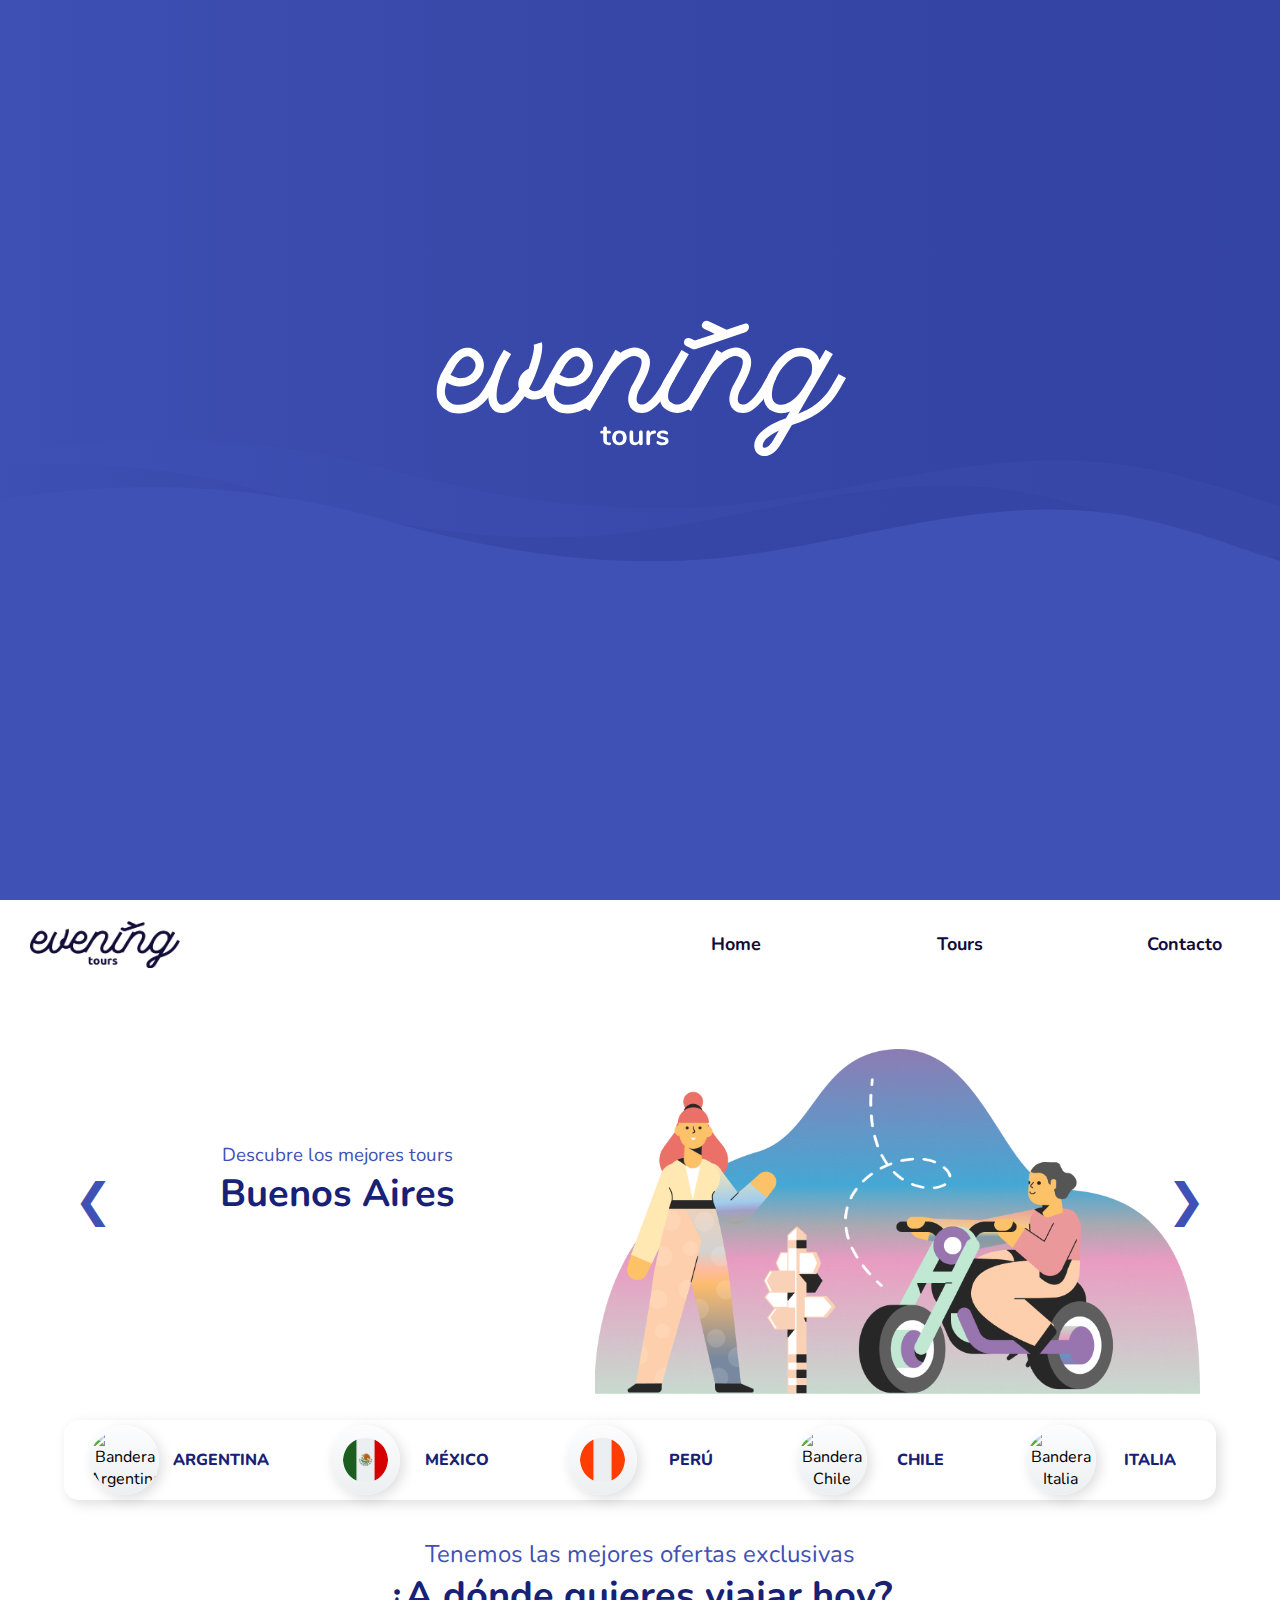
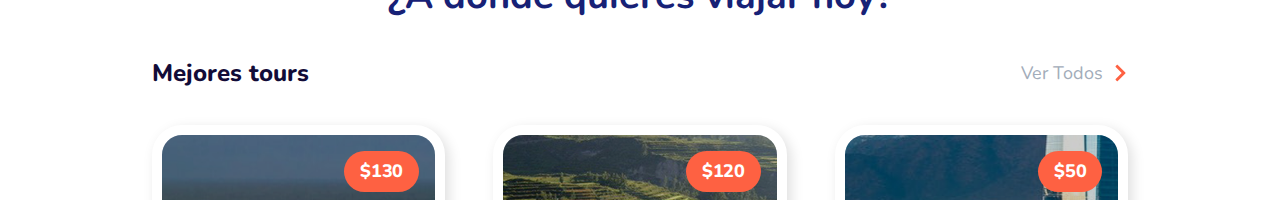
==== index.html @ 6025814b "Merge pull request #42 from frontendcafe/astrid" ====
<!DOCTYPE html>
<html lang="es">

<head>
    <meta charset="UTF-8" />
    <meta http-equiv="X-UA-Compatible" content="IE=edge" />
    <meta name="viewport" content="width=device-width, initial-scale=1.0" />
    <link rel="preconnect" href="https://fonts.gstatic.com" />
    <link
        href="https://fonts.googleapis.com/css2?family=Nunito:ital,wght@0,200;0,300;0,400;0,600;0,700;0,800;0,900;1,200;1,300;1,400;1,600;1,700;1,800;1,900&display=swap"
        rel="stylesheet" />
    <link rel="stylesheet" href="./styles/styles.css" />
    <link rel="stylesheet" href="./styles/intro.css" />
    <link rel="stylesheet" href="./styles/header.css" />

    <title>Evening Tours - Onboarding</title>
</head>

<body>
    <main>
        <div class="intro-container-texto">
            <svg width="880" height="273" viewBox="0 0 880 273" fill="none" xmlns="http://www.w3.org/2000/svg">
                <path
                    d="M409.627 131.477C410.594 131.535 411.077 131.97 411.077 132.782C411.077 133.246 410.884 133.604 410.497 133.855C410.13 134.087 409.598 134.184 408.902 134.145L408.119 134.087C404.871 133.855 403.247 132.115 403.247 128.867V122.545H401.797C401.275 122.545 400.869 122.429 400.579 122.197C400.308 121.965 400.173 121.627 400.173 121.182C400.173 120.737 400.308 120.399 400.579 120.167C400.869 119.935 401.275 119.819 401.797 119.819H403.247V117.151C403.247 116.629 403.411 116.213 403.74 115.904C404.069 115.595 404.513 115.44 405.074 115.44C405.615 115.44 406.05 115.595 406.379 115.904C406.708 116.213 406.872 116.629 406.872 117.151V119.819H409.337C409.859 119.819 410.255 119.935 410.526 120.167C410.816 120.399 410.961 120.737 410.961 121.182C410.961 121.627 410.816 121.965 410.526 122.197C410.255 122.429 409.859 122.545 409.337 122.545H406.872V129.128C406.872 130.559 407.529 131.322 408.844 131.419L409.627 131.477ZM419.433 134.232C417.983 134.232 416.707 133.932 415.605 133.333C414.522 132.734 413.681 131.873 413.082 130.752C412.483 129.631 412.183 128.326 412.183 126.837C412.183 125.348 412.483 124.053 413.082 122.951C413.681 121.83 414.522 120.969 415.605 120.37C416.707 119.771 417.983 119.471 419.433 119.471C420.883 119.471 422.149 119.771 423.232 120.37C424.334 120.969 425.175 121.83 425.755 122.951C426.354 124.053 426.654 125.348 426.654 126.837C426.654 128.326 426.354 129.631 425.755 130.752C425.175 131.873 424.334 132.734 423.232 133.333C422.149 133.932 420.883 134.232 419.433 134.232ZM419.404 131.419C420.583 131.419 421.482 131.032 422.101 130.259C422.72 129.486 423.029 128.345 423.029 126.837C423.029 125.348 422.72 124.217 422.101 123.444C421.482 122.651 420.593 122.255 419.433 122.255C418.273 122.255 417.374 122.651 416.736 123.444C416.117 124.217 415.808 125.348 415.808 126.837C415.808 128.345 416.117 129.486 416.736 130.259C417.355 131.032 418.244 131.419 419.404 131.419ZM440.841 119.529C441.401 119.529 441.846 119.684 442.175 119.993C442.503 120.302 442.668 120.718 442.668 121.24V132.492C442.668 132.995 442.494 133.401 442.146 133.71C441.817 134.019 441.382 134.174 440.841 134.174C440.319 134.174 439.903 134.029 439.594 133.739C439.284 133.449 439.13 133.053 439.13 132.55V131.825C438.685 132.598 438.086 133.198 437.332 133.623C436.578 134.029 435.727 134.232 434.78 134.232C431.3 134.232 429.56 132.279 429.56 128.374V121.24C429.56 120.718 429.724 120.302 430.053 119.993C430.381 119.684 430.816 119.529 431.358 119.529C431.918 119.529 432.363 119.684 432.692 119.993C433.02 120.302 433.185 120.718 433.185 121.24V128.403C433.185 129.408 433.388 130.153 433.794 130.636C434.2 131.119 434.838 131.361 435.708 131.361C436.713 131.361 437.515 131.032 438.115 130.375C438.733 129.698 439.043 128.809 439.043 127.707V121.24C439.043 120.718 439.207 120.302 439.536 119.993C439.864 119.684 440.299 119.529 440.841 119.529ZM454.358 119.529C454.86 119.49 455.257 119.597 455.547 119.848C455.837 120.099 455.982 120.476 455.982 120.979C455.982 121.501 455.856 121.888 455.605 122.139C455.353 122.39 454.899 122.555 454.242 122.632L453.372 122.719C452.231 122.835 451.39 123.222 450.849 123.879C450.327 124.536 450.066 125.358 450.066 126.344V132.434C450.066 132.995 449.892 133.43 449.544 133.739C449.196 134.029 448.761 134.174 448.239 134.174C447.717 134.174 447.282 134.029 446.934 133.739C446.605 133.43 446.441 132.995 446.441 132.434V121.211C446.441 120.67 446.605 120.254 446.934 119.964C447.282 119.674 447.707 119.529 448.21 119.529C448.712 119.529 449.118 119.674 449.428 119.964C449.737 120.235 449.892 120.631 449.892 121.153V122.313C450.259 121.462 450.8 120.805 451.516 120.341C452.25 119.877 453.062 119.616 453.952 119.558L454.358 119.529ZM462.534 134.232C460.426 134.232 458.725 133.816 457.43 132.985C456.811 132.618 456.502 132.096 456.502 131.419C456.502 131.032 456.608 130.723 456.821 130.491C457.033 130.24 457.294 130.114 457.604 130.114C457.932 130.114 458.387 130.269 458.967 130.578C459.585 130.868 460.146 131.09 460.649 131.245C461.171 131.4 461.828 131.477 462.621 131.477C463.433 131.477 464.061 131.342 464.506 131.071C464.97 130.8 465.202 130.423 465.202 129.94C465.202 129.611 465.105 129.35 464.912 129.157C464.738 128.964 464.409 128.79 463.926 128.635C463.462 128.461 462.746 128.268 461.78 128.055C460.059 127.707 458.822 127.214 458.068 126.576C457.333 125.938 456.966 125.058 456.966 123.937C456.966 123.086 457.217 122.323 457.72 121.646C458.222 120.95 458.909 120.418 459.779 120.051C460.668 119.664 461.673 119.471 462.795 119.471C463.607 119.471 464.39 119.577 465.144 119.79C465.898 119.983 466.574 120.273 467.174 120.66C467.792 121.047 468.102 121.559 468.102 122.197C468.102 122.584 467.995 122.912 467.783 123.183C467.57 123.434 467.309 123.56 467 123.56C466.787 123.56 466.574 123.521 466.362 123.444C466.168 123.347 465.917 123.212 465.608 123.038C465.047 122.748 464.564 122.535 464.158 122.4C463.752 122.245 463.249 122.168 462.65 122.168C461.934 122.168 461.364 122.313 460.939 122.603C460.533 122.893 460.33 123.289 460.33 123.792C460.33 124.275 460.542 124.643 460.968 124.894C461.393 125.145 462.215 125.397 463.433 125.648C464.728 125.919 465.743 126.228 466.478 126.576C467.212 126.924 467.734 127.359 468.044 127.881C468.372 128.403 468.537 129.07 468.537 129.882C468.537 131.197 467.986 132.25 466.884 133.043C465.801 133.836 464.351 134.232 462.534 134.232Z"
                    fill="white" class="svg-elem-1"></path>
                <g clip-path="url(#animacion)">
                    <path
                        d="M292.226 80.4804C289.613 84.9683 286.826 88.6363 283.867 91.4844C280.886 94.3541 277.949 96.598 275.033 98.1947C272.117 99.7913 269.244 100.935 266.437 101.561C263.629 102.186 261.058 102.488 258.769 102.488C256.674 102.488 254.859 102.337 253.304 102.014C251.727 101.712 250.54 101.345 249.697 100.913C243.541 98.1084 239.524 93.8794 237.645 88.2695C236.716 85.3567 236.349 82.3791 236.543 79.3584C236.759 76.3377 237.234 73.5975 237.947 71.1593C238.682 68.7212 239.416 66.7146 240.129 65.1395C240.841 63.5644 241.273 62.7013 241.381 62.4856L247.948 51.0716C250.561 46.6916 253.542 43.2609 256.933 40.758C260.324 38.2552 263.672 36.9606 267.02 36.8527C269.007 36.7448 271.275 37.2195 273.823 38.2552C276.372 39.2908 278.899 41.6427 281.405 45.2891C282.55 47.2741 283.306 49.3455 283.673 51.5463C284.04 53.7255 283.975 55.9263 283.522 58.1055C283.046 60.2848 282.204 62.3777 281.016 64.3627C279.806 66.3478 278.273 68.1602 276.394 69.8216C274.839 71.1809 272.96 72.346 270.756 73.3386C268.575 74.3311 266.199 74.9784 263.65 75.302C261.102 75.6041 258.38 75.4746 255.507 74.9136C252.635 74.3526 249.697 73.1659 246.673 71.3967C245.939 73.3817 245.399 75.6472 245.032 78.1933C244.665 80.7393 244.902 83.2206 245.744 85.6156C246.781 89.0462 249.244 91.6138 253.088 93.2752C257.257 94.0088 260.907 94.0304 264.039 93.3615C267.171 92.6927 270.584 91.096 274.277 88.5931C277.971 86.0903 281.491 81.9691 284.839 76.2514C286.416 73.5543 287.69 71.3319 288.662 69.6058C289.656 67.8797 290.433 66.5419 291.016 65.5494C291.578 64.5569 292.032 63.6939 292.356 62.9818L299.851 67.0382L292.226 80.4804ZM250.475 63.7586C254.751 66.4556 258.661 67.5776 262.203 67.1245C265.745 66.6498 268.618 65.4415 270.8 63.4565C272.679 61.903 274.083 59.8317 275.033 57.2856C275.983 54.7396 275.703 52.2583 274.255 49.8633C272.268 46.8426 269.979 45.3323 267.365 45.3323C265.486 45.3323 263.456 46.2385 261.274 48.0725C259.093 49.8849 257.106 52.323 255.335 55.3437L250.475 63.7586Z"
                        fill="white" class="svg-elem-2"></path>
                    <path
                        d="M334.15 88.6147C330.608 88.5068 327.433 87.3632 324.625 85.184C323.372 87.1691 321.968 89.0894 320.391 90.9665C314.236 98.3673 308.188 102.057 302.248 102.057H301.146C296.243 101.755 292.701 99.4461 290.498 95.1739C288.943 92.2611 288.187 88.6363 288.23 84.321C288.273 80.0057 288.857 75.5177 289.958 70.8788C291.06 66.2399 292.507 61.7088 294.343 57.2856C296.179 52.8624 298.015 49.0218 299.894 45.8069L303.954 38.773L311.147 43.002L307.086 50.0359C305.207 53.3803 303.479 57.0483 301.924 61.0615C300.347 65.0747 299.116 68.9801 298.166 72.7775C297.237 76.575 296.697 80.1567 296.611 83.4795C296.503 86.8023 296.978 89.413 298.015 91.2902C298.749 92.7574 300.002 93.5341 301.773 93.642C305.315 93.9657 309.333 91.2902 313.825 85.6803C315.596 83.501 317.368 80.9334 319.139 78.0206C317.886 74.4821 317.972 70.922 319.376 67.3187C320.78 63.737 323.199 60.8889 326.655 58.796L328.686 57.6956C330.673 52.172 332.12 47.231 333.07 42.8509C333.999 38.4709 334.215 35.407 333.697 33.6378L341.818 31.2859C342.336 33.271 342.401 35.9896 341.969 39.485C341.559 42.9804 340.76 46.8642 339.615 51.1147C338.47 55.3869 336.98 59.8316 335.144 64.4706C333.329 69.1095 331.256 73.5543 328.966 77.8264C330.543 79.3799 332.401 80.1783 334.604 80.1783C335.64 80.1783 337.023 79.8978 338.751 79.3152C340.479 78.7542 342.055 77.1576 343.524 74.5468L344.302 73.1443C346.699 69.1958 348.276 66.4988 348.989 65.0963C349.723 63.6938 350.134 62.9818 350.242 62.9818L357.585 66.8871C357.585 66.995 357.197 67.7502 356.419 69.1527C355.641 70.5552 354.043 73.3385 351.646 77.5028L350.868 78.9053C348.989 82.0339 346.678 84.4288 343.913 86.0902C341.148 87.7516 338.146 88.5931 334.928 88.5931H334.15V88.6147Z"
                        fill="white" class="svg-elem-3"></path>
                    <path
                        d="M401.237 80.4804C398.624 84.9683 395.838 88.6363 392.879 91.4844C389.898 94.3541 386.96 96.598 384.044 98.1947C381.129 99.7913 378.256 100.935 375.448 101.561C372.64 102.186 370.07 102.488 367.78 102.488C365.685 102.488 363.871 102.337 362.316 102.014C360.739 101.712 359.551 101.345 358.708 100.913C352.553 98.1084 348.535 93.8794 346.656 88.2695C345.727 85.3567 345.36 82.3791 345.555 79.3584C345.771 76.3377 346.246 73.5975 346.959 71.1593C347.693 68.7212 348.427 66.7146 349.14 65.1395C349.874 63.586 350.285 62.7013 350.393 62.4856L356.959 51.0716C359.572 46.6916 362.553 43.2609 365.944 40.758C369.335 38.2552 372.683 36.9606 376.031 36.8527C378.018 36.7448 380.286 37.2195 382.835 38.2552C385.384 39.2908 387.911 41.6427 390.416 45.2891C391.561 47.2741 392.317 49.3455 392.684 51.5463C393.051 53.7255 392.986 55.9263 392.533 58.1055C392.058 60.2848 391.215 62.3777 390.027 64.3627C388.818 66.3478 387.284 68.1602 385.405 69.8216C383.85 71.1809 381.971 72.346 379.768 73.3386C377.586 74.3311 375.21 74.9784 372.662 75.302C370.113 75.6041 367.391 75.4746 364.519 74.9136C361.646 74.3526 358.708 73.1659 355.685 71.3967C354.95 73.3817 354.41 75.6472 354.043 78.1933C353.676 80.7393 353.913 83.2206 354.756 85.6156C355.793 89.0462 358.255 91.6138 362.1 93.2752C366.268 94.0088 369.919 94.0304 373.05 93.3615C376.182 92.6927 379.595 91.096 383.288 88.5931C386.982 86.0903 390.503 81.9691 393.85 76.2514C395.427 73.5543 396.702 71.3319 397.674 69.6058C398.667 67.8797 399.445 66.5419 400.028 65.5494C400.589 64.5569 401.043 63.6939 401.367 62.9818L408.862 67.0382L401.237 80.4804ZM359.486 63.7586C363.763 66.4556 367.672 67.5776 371.214 67.1245C374.757 66.6498 377.629 65.4415 379.811 63.4565C381.69 61.903 383.094 59.8317 384.044 57.2856C384.995 54.7396 384.714 52.2583 383.267 49.8633C381.28 46.8426 378.99 45.3323 376.377 45.3323C374.498 45.3323 372.467 46.2385 370.286 48.0725C368.104 49.8849 366.117 52.323 364.346 55.3437L359.486 63.7586Z"
                        fill="white" class="svg-elem-4"></path>
                    <path
                        d="M475.064 67.0382C474.761 67.5561 474.329 68.2897 473.811 69.2175C473.292 70.0589 472.666 71.1162 471.932 72.4108C471.197 73.7054 470.269 75.4099 469.124 77.4813L468.346 78.8837C468.044 79.5094 467.093 81.0414 465.538 83.5011C463.983 85.9392 462.018 88.55 459.685 91.3118C457.331 94.0736 454.631 96.5549 451.542 98.7341C448.475 100.913 445.321 102.014 442.082 102.014C438.431 102.014 435.667 101.259 433.787 99.7482C431.908 98.2378 430.656 96.9217 430.029 95.7565C429.1 94.0952 428.517 92.2611 428.301 90.2977C428.085 88.3126 428.172 86.2845 428.539 84.2131C428.906 82.1202 429.489 80.092 430.267 78.1285C431.044 76.1435 431.952 74.3311 433.01 72.6697C439.9 60.9105 442.643 52.9272 441.304 48.7629C441.088 48.2451 440.742 47.7273 440.289 47.1879C439.814 46.67 438.95 46.1522 437.697 45.6343C434.997 44.7066 432.146 44.9223 429.165 46.3464C426.206 47.7488 423.377 49.7123 420.72 52.2152C418.063 54.718 415.666 57.372 413.527 60.1769C411.389 62.9818 409.812 65.3337 408.754 67.2108L389.833 100.029L382.489 95.7997L415.493 38.773L420.504 41.7506C423.528 39.6577 426.724 38.1473 430.116 37.2195C433.507 36.2701 436.963 36.4428 440.505 37.6942C443.205 38.7299 445.192 40.046 446.445 41.5995C447.697 43.153 448.583 44.6202 449.101 45.9796C450.354 49.4102 450.268 53.6392 448.864 58.6234C447.46 63.6076 444.565 69.7784 440.181 77.0497C438.518 79.7684 437.416 82.487 436.898 85.2488C436.379 88.0106 436.531 90.1251 437.373 91.5707C437.589 91.8728 437.978 92.3043 438.539 92.8221C439.101 93.34 440.289 93.5989 442.06 93.5989C443.615 93.5989 445.343 92.8869 447.222 91.4844C449.101 90.0819 450.894 88.4205 452.622 86.4787C454.35 84.5583 455.97 82.487 457.46 80.3078C458.972 78.1285 460.139 76.2514 460.981 74.6763L461.758 73.2738C462.903 71.2888 463.854 69.649 464.566 68.3544C465.301 67.0598 465.927 65.981 466.445 65.1611L467.525 62.9818L475.064 67.0382Z"
                        fill="white" class="svg-elem-5"></path>
                    <path
                        d="M498.996 86.4139C493.79 95.066 487.85 100.05 481.176 101.41C479.923 101.712 478.671 101.884 477.418 101.884C474.502 101.884 472.018 101.41 469.988 100.482C467.957 99.5324 466.575 98.8204 465.841 98.3025C463.335 96.5333 461.651 94.3972 460.765 91.8943C459.879 89.3914 459.491 86.8238 459.599 84.1699C459.707 81.516 460.139 78.9053 460.916 76.3592C461.694 73.8132 462.558 71.6555 463.508 69.8863L481.5 38.9456L488.844 43.1746L471.025 73.9427C469.772 76.4455 468.929 78.7974 468.519 80.9766C468.109 82.8537 467.979 84.7525 468.13 86.6728C468.281 88.5931 469.189 90.1466 470.873 91.2902C471.392 91.7001 472.429 92.2611 474.005 92.93C475.56 93.6204 477.396 93.7499 479.47 93.3184C483.855 92.3906 487.915 88.6794 491.673 82.228C492.192 81.3866 492.667 80.6098 493.077 79.8762C493.488 79.1426 493.898 78.3658 494.33 77.5244L494.957 76.575C496.101 74.59 497.116 72.7559 498.002 71.0298C498.888 69.3037 499.687 67.8797 500.421 66.7361C501.242 65.3768 501.976 64.1254 502.603 62.9818L509.946 67.0382C509.32 68.1817 508.586 69.4763 507.765 70.9435C507.031 72.195 506.188 73.6622 505.259 75.3236C504.331 76.9849 503.272 78.8189 502.127 80.7824L501.652 81.7102L498.996 86.4139Z"
                        fill="white" class="svg-elem-6"></path>
                    <path
                        d="M576.256 67.0382C575.954 67.5561 575.522 68.2897 575.003 69.2175C574.485 70.0589 573.859 71.1162 573.124 72.4108C572.39 73.7054 571.461 75.4099 570.316 77.4813L569.539 78.8837C569.236 79.5094 568.286 81.0414 566.731 83.5011C565.176 85.9392 563.21 88.55 560.877 91.3118C558.523 94.0736 555.823 96.5549 552.735 98.7341C549.667 100.913 546.514 102.014 543.274 102.014C539.624 102.014 536.859 101.259 534.98 99.7482C533.101 98.2378 531.848 96.9217 531.222 95.7565C530.293 94.0952 529.71 92.2611 529.494 90.2977C529.278 88.3126 529.364 86.2845 529.731 84.2131C530.099 82.1202 530.682 80.092 531.459 78.1285C532.237 76.1435 533.144 74.3311 534.202 72.6697C541.093 60.9105 543.836 52.9272 542.496 48.7629C542.28 48.2451 541.935 47.7273 541.481 47.1879C541.006 46.67 540.142 46.1522 538.889 45.6343C536.19 44.7066 533.338 44.9223 530.358 46.3464C527.399 47.7488 524.569 49.7123 521.912 52.2152C519.256 54.718 516.858 57.372 514.72 60.1769C512.582 62.9818 511.005 65.3337 509.946 67.2108L491.025 100.029L483.682 95.7997L516.685 38.773L521.696 41.7506C524.72 39.6577 527.917 38.1473 531.308 37.2195C534.699 36.2701 538.155 36.4428 541.697 37.6942C544.397 38.7299 546.384 40.046 547.637 41.5995C548.89 43.153 549.775 44.6202 550.294 45.9796C551.547 49.4102 551.46 53.6392 550.056 58.6234C548.652 63.6291 545.758 69.7784 541.373 77.0497C539.71 79.7684 538.609 82.487 538.09 85.2488C537.572 88.0106 537.723 90.1251 538.565 91.5707C538.781 91.8728 539.17 92.3043 539.732 92.8221C540.293 93.34 541.481 93.5989 543.252 93.5989C544.808 93.5989 546.536 92.8869 548.415 91.4844C550.294 90.0819 552.087 88.4205 553.814 86.4787C555.542 84.5583 557.162 82.487 558.653 80.3078C560.165 78.1285 561.331 76.2514 562.173 74.6763L562.951 73.2738C564.096 71.2888 565.046 69.649 565.759 68.3544C566.493 67.0598 567.12 65.981 567.638 65.1611L568.718 62.9818L576.256 67.0382Z"
                        fill="white" class="svg-elem-7"></path>
                    <path
                        d="M646 67.0382C645.698 67.556 645.266 68.2896 644.747 69.2174C644.229 70.0589 643.603 71.1161 642.868 72.4107C642.134 73.7053 641.205 75.4099 640.06 77.4812L639.11 78.8837C635.676 84.7093 632.09 89.5425 628.397 93.3399C624.703 97.1374 620.902 100.288 616.992 102.79C613.083 105.293 609.152 107.365 605.177 109.048C601.203 110.709 597.251 112.219 593.298 113.579C593.082 113.687 592.823 113.751 592.52 113.816C592.218 113.859 591.937 113.989 591.743 114.204L580.641 133.256C579.064 135.867 577.53 137.939 576.018 139.514C574.507 141.067 573.016 142.275 571.569 143.095C570.1 143.937 568.783 144.476 567.573 144.735C566.385 144.994 565.305 145.124 564.376 145.124H563.124C561.029 144.908 559.236 144.153 557.724 142.858C556.212 141.563 555.197 139.859 554.678 137.788C553.858 134.875 554.138 131.789 555.542 128.574C556.946 125.338 559.322 122.382 562.649 119.663C566.299 116.643 570.1 114.204 574.075 112.327C578.027 110.45 582.001 108.789 585.954 107.322L589.864 100.439C587.056 101.582 584.226 102.165 581.418 102.165C579.323 102.165 577.293 101.863 575.306 101.215C570.813 99.9639 567.573 97.3747 565.521 93.4047C563.491 89.4562 562.886 84.5583 563.728 78.7111C564.355 73.9211 565.824 69.0448 568.113 64.1038C570.403 59.1628 573.211 54.6533 576.558 50.5969C579.885 46.5405 583.557 43.1961 587.574 40.607C591.592 37.9962 595.739 36.7016 600.015 36.7016C607.532 36.7016 613.104 39.0535 616.755 43.7356C617.381 44.577 617.899 45.4617 618.331 46.3895C618.742 47.3388 619.109 48.2666 619.433 49.1944L625.524 38.7298L632.868 42.9588L614.271 75.1509C614.055 75.453 613.644 76.1866 613.018 77.3302C612.392 78.4737 611.506 79.9409 610.361 81.7102L598.309 102.812C601.333 101.561 604.313 100.201 607.229 98.7556C610.145 97.2884 613.018 95.476 615.826 93.2968C618.634 91.1176 621.399 88.5284 624.12 85.5724C626.842 82.5948 629.433 78.9916 631.939 74.7194L632.716 73.3169C635.114 69.3684 636.669 66.6714 637.404 65.2689C638.138 63.8664 638.505 63.1113 638.505 63.0034L646 67.0382ZM578.913 119.383C577.034 120.311 575.176 121.325 573.362 122.425C571.526 123.525 569.733 124.798 567.962 126.244C565.78 128.013 564.29 129.739 563.512 131.401C562.735 133.062 562.497 134.422 562.8 135.457C563.016 135.975 563.253 136.32 563.512 136.471C563.772 136.622 564.009 136.709 564.225 136.709C565.068 136.817 566.32 136.407 567.984 135.457C569.647 134.529 571.418 132.393 573.297 129.049L578.913 119.383ZM577.487 93.1457C580.295 93.9872 583.038 93.9225 585.695 92.9947C588.352 92.0453 590.814 90.686 593.039 88.852C595.285 87.0396 597.315 84.9898 599.151 82.7674C600.966 80.5235 602.456 78.4737 603.601 76.5966L611.268 63.4781C611.484 62.7445 611.657 61.7951 611.83 60.5868C611.981 59.4001 612.068 58.0839 612.068 56.6815C612.068 55.279 611.873 53.8981 611.506 52.5388C611.139 51.1794 610.599 49.9927 609.864 48.9571C607.985 46.4542 604.702 45.2028 600.015 45.2028C596.991 45.2028 593.946 46.3032 590.879 48.4824C587.79 50.6616 584.961 53.4666 582.347 56.8325C579.734 60.22 577.53 63.9743 575.694 68.0738C573.859 72.195 572.692 76.1219 572.174 79.8762C571.763 82.487 571.828 85.1409 572.411 87.8379C572.995 90.535 574.679 92.3043 577.487 93.1457Z"
                        fill="white" class="svg-elem-8"></path>
                    <path fill-rule="evenodd" clip-rule="evenodd"
                        d="M514.664 22.8827C502.744 17.1544 506.015 18.6852 506.015 18.6852C503.272 17.3691 500.507 15.8371 502.387 12.4496C503.704 9.70941 506.404 9.12684 509.147 10.443L526.602 18.8169L542.129 13.5284C542.25 13.487 542.37 13.4455 542.49 13.4041C545.242 12.4545 547.721 11.5994 548.652 14.3699C549.646 17.2612 548.177 20.2172 545.283 21.2097L495.993 38.0178C494.633 38.4709 493.099 38.4277 491.911 37.7157L486.209 34.9107C486.208 34.9097 486.199 34.9052 486.184 34.8974C485.897 34.7497 483.25 33.3864 484.071 30.2718C484.934 26.9922 488.65 26.4312 491.22 27.8337L494.87 29.6245L514.664 22.8827Z"
                        fill="white" class="plane svg-elem-9"></path>
                </g>
                <defs>
                    <clipPath id="animacion">
                        <rect width="409.5" height="145.167" fill="white" transform="translate(236.5)"
                            class="svg-elem-10" style="--darkreader-inline-fill:#e8e6e3;"></rect>
                    </clipPath>
                </defs>
            </svg>


        </div>
    </main>

    <div class="container">
        <nav>
            <div class="navegacion-container fondo-blanco">
                <div class="navegacion-responsive">
                    <div class="navegacion-fija">
                        <div class="navegacion-logo">
                            <a href="index.html">
                                <img src="/assets/logos/logo-black.png" alt="Logo Evening" class="img-logo-oscuro" />
                            </a>
                        </div>
                        <div class="navegacion-hamburguesa">
                          <a href="javascript:void(0);"  id="toggle-menu">
                            <img id="img-hamburguesa" src="/assets/icons/icon-menu.png" alt="Abrir menu" />
                            <img id="img-cruz" src="/assets/icons/icon-close.png" alt="Cerrar menu" />
                          </a>
                            
                        </div>
                    </div>
                    <div class="navegacion-desplegable" id="nav-desplegable">
                        <div>
                            <a href="#">Home</a>
                        </div>
                        <div>
                            <a href="#id-tours-header">Tours</a>
                        </div>
                        <div>
                            <a href="#id-equipo">Contacto</a>
                        </div>
                    </div>
                </div>
                <div class="navegacion-desktop">
                    <div class="navegacion-logo">
                        <a href="index.html">
                            <img src="/assets/logos/logo-black.png" alt="Logo Evening" class="img-logo-oscuro" />
                        </a>
                    </div>
                    <div class="navegacion-links">
                        <div>
                            <a href="">Home</a>
                        </div>
                        <div>
                            <a href="#id-tours-header">Tours</a>
                        </div>
                        <div>
                            <a href="#id-equipo">Contacto</a>
                        </div>
                    </div>
                </div>
            </div>
        </nav>
        <header>

            <div class="slideshow-container">
                <div class="slideshow">
                    <!--					images can be used inside the .slide divs instead of numbers-->
                    <div class="slide active">

                        <div class="header-texto">
                            <h3>Descubre los mejores tours</h3>
                            <h1>Buenos Aires</h1>
                        </div>

                        <div class="header-imagen">
                            <a href="#"><img src="assets/headers/arg.png" alt="Argentina Tour"></a>
                        </div>
                        </i>
                    </div>

                    <div class="slide">
                        <div class="header-texto">
                            <h3>Descubre los mejores tours</h3>
                            <h1>México</h1>
                        </div>
                        <div class="header-imagen">
                            <a href="#"><img src="assets/headers/mx.png" alt="Argentina Tour"></a>
                        </div>
                    </div>
                    <div class="slide">
                        <div class="header-texto">
                            <h3>Descubre los mejores tours</h3>
                            <h1>Perú</h1>
                        </div>
                        <div class="header-imagen">
                            <a href="#"><img src="assets/headers/peru.png" alt="Argentina Tour"></a>
                        </div>
                    </div>
                    <div class="slide">
                        <div class="header-texto">
                            <h3>Descubre los mejores tours</h3>
                            <h1>Chile</h1>
                        </div>
                        <div class="header-imagen">
                            <a href="#"><img src="assets/headers/chile.png" alt="Argentina Tour"></a>
                        </div>
                    </div>
                    <div class="slide last-slide">
                        <div class="header-texto">
                            <h3>Descubre los mejores tours</h3>
                            <h1>Italia</h1>
                        </div>
                        <div class="header-imagen">
                            <a href="#"><img src="assets/headers/italia.png" alt="Argentina Tour"></a>
                        </div>
                    </div>
                </div>
                <div class="controls">
                    <div class="left"><i>&#10094;</i></div>
                    <div class="right"><i>&#10095;</i></div>
                </div>
            </div>
        </header>
        <div class="paises-container">
            <div class="paises-wrapper fondo-blanco">
                <div class="pais" id="tours-arg">
                    <div class="pais-bandera">
                        <div>
                            <img src="/assets/icons/arg2.png" alt="Bandera Argentina" />
                        </div>
                    </div>
                    <div class="pais-nombre" >
                        <p class="texto-corto">ARG</p>
                        <p class="texto-largo">ARGENTINA</p>
                    </div>
                </div>
                <div class="pais" id="tours-mex">
                    <div class="pais-bandera">
                        <div>
                            <img src="/assets/icons/mex.png" alt="Bandera Mexico" />
                        </div>
                    </div>
                    <div class="pais-nombre">
                        <p class="texto-corto">MEX</p>
                        <p class="texto-largo">MÉXICO</p>
                    </div>
                </div>
                <div class="pais" id="tours-per">
                    <div class="pais-bandera">
                        <div><img src="/assets/icons/per.png" alt="Bandera Peru" /></div>
                    </div>
                    <div class="pais-nombre" >
                      <p class="texto-corto">PER</p>
                      <p class="texto-largo">PERÚ</p>
                    </div>
                </div>
                <div class="pais" id="tours-chi">
                    <div class="pais-bandera">
                        <div>
                            <img src="/assets/icons/chi2.png" alt="Bandera Chile" />
                        </div>
                    </div>
                    <div class="pais-nombre">
                      <p class="texto-corto">CHI</p>
                      <p class="texto-largo">CHILE</p>
                    </div>
                </div>
                <div class="pais" id="tours-ita">
                    <div class="pais-bandera">
                        <div>
                            <img src="/assets/icons/ita2.png" alt="Bandera Italia" />
                        </div>
                    </div>
                    <div class="pais-nombre">
                      <p class="texto-corto">ITA</p>
                      <p class="texto-largo">ITALIA</p>
                    </div>
                </div>
            </div>
        </div>
        <div class="mejores-tours-header"  id="id-tours-header">
            <h2>Tenemos las mejores ofertas exclusivas</h2>
            <h1>¿A dónde quieres viajar hoy?</h1>
        </div>
        <section class="mejores-tours" id="section-tours">
            <div class="container-title">
                <h3 class="third-title">Mejores tours</h3>
                <a href="#" class="btn-text" id="allTours">Ver Todos</a>
                <svg class="arrow-next" width="18" height="18" viewBox="0 0 18 18" fill="none"
                    xmlns="http://www.w3.org/2000/svg">
                    <g clip-path="url(#clip0)">
                        <path
                            d="M10.6659 9.00002L4.72175 2.93151C4.45672 2.66108 4.45943 2.22838 4.72716 1.95795L5.78996 0.895151C6.06309 0.624718 6.50119 0.624718 6.77163 0.897856L14.3356 8.51053C14.4708 8.64575 14.5385 8.82153 14.5385 9.00002C14.5385 9.1785 14.4708 9.35428 14.3356 9.4895L6.77163 17.1022C6.50119 17.3753 6.06309 17.3753 5.78996 17.1049L4.72716 16.0421C4.45943 15.7717 4.45672 15.339 4.72175 15.0685L10.6659 9.00002Z"
                            fill="#FE6142" />
                    </g>
                    <defs>
                        <clipPath id="clip0">
                            <rect width="18" height="18" fill="white" transform="translate(0 18) rotate(-90)" />
                        </clipPath>
                    </defs>
                </svg>
            </div>
            <div class="cards-section" id="cards-section">
                <div class="tour-card tour-card-1">
                    <div class="card-content">
                        <div class="first-content">
                            <span class="tour-price">$5000</span>
                        </div>
                        <div class="second-content">
                            <h6 class="card-country">México</h6>
                            <h3 class="card-place">Teotihuacán</h3>
                        </div>
                    </div>
                </div>
                <div class="tour-card tour-card-2">
                    <div class="card-content">
                        <div class="first-content">
                            <span class="tour-price">$5000</span>
                        </div>
                        <div class="second-content">
                            <h6 class="card-country">Argentina</h6>
                            <h3 class="card-place">El Chatén</h3>
                        </div>
                    </div>
                </div>
                <div class="tour-card tour-card-3">
                    <div class="card-content">
                        <div class="first-content">
                            <span class="tour-price">$5000</span>
                        </div>
                        <div class="second-content">
                            <h6 class="card-country">Perú</h6>
                            <h3 class="card-place">Machu Pichu</h3>
                        </div>
                    </div>
                </div>
                <div class="tour-card tour-card-4">
                    <div class="card-content">
                        <div class="first-content">
                            <span class="tour-price">$5000</span>
                        </div>
                        <div class="second-content">
                            <h6 class="card-country">Argentina</h6>
                            <h3 class="card-place">Buenos Aires</h3>
                        </div>
                    </div>
                </div>
                <div class="tour-card tour-card-5">
                    <div class="card-content">
                        <div class="first-content">
                            <span class="tour-price">$5000</span>
                        </div>
                        <div class="second-content">
                            <h6 class="card-country">Italia</h6>
                            <h3 class="card-place">Roma</h3>
                        </div>
                    </div>
                </div>
                <div class="tour-card tour-card-6">
                    <div class="card-content">
                        <div class="first-content">
                            <span class="tour-price">$5000</span>
                        </div>
                        <div class="second-content">
                            <h6 class="card-country">Chile</h6>
                            <h3 class="card-place">Santiago</h3>
                        </div>
                    </div>
                </div>
            </div>
        </section>
        <section class="equipo-container fondo-blanco" id="id-equipo">
            <div class="equipo-wrapper">
                <div class="equipo-presentacion">
                    <h3>Nuestro equipo</h3>
                    <div>
                        <p>
                            Somos un equipo de diseñadores y desarrolladores Web Front End
                            que nos estamos embarcando en nuestro primer proyecto de trabajo en
                            equipo en el mundo de la programación. A través del proyecto CMYK 
                            del discord de FrontEndCafé nos conocimos y trabajamos en esta página
                            web de Tours.
                        </p>
                    </div>
                </div>
                <div class="equipo-tarjetas">
                    <div class="tarjeta">
                        <div class="tarjeta-img">
                            <div>
                                <img src="/assets/imgs/Pablo.jpg" alt="PabloJulianVittar" />
                            </div>
                        </div>
                        <div class="tarjeta-descripcion">
                            <h4>
                                Pablo Julian <br />
                                Vittar
                            </h4>
                            <p>Front End Developer</p>
                            <button><a href="https://github.com/vitpab1" target="_blank">CONTACTO</a> </button>
                        </div>
                    </div>
                    <div class="tarjeta">
                        <div class="tarjeta-img">
                            <div>
                                <img src="/assets/imgs/Lupis.jpg" alt="LupisAr" />
                            </div>
                        </div>
                        <div class="tarjeta-descripcion">
                            <h4>
                                Lupis <br />
                                Ar
                            </h4>
                            <p>UI Designer</p>
                            <button><a href="https://twitter.com/lupsteeler" target="_blank">CONTACTO</a> </button>
                        </div>
                    </div>
                    <div class="tarjeta">
                        <div class="tarjeta-img">
                            <div>
                                <img src="/assets/imgs/Jose.jpg" alt="JoseIgnacioTapia" />
                            </div>
                        </div>
                        <div class="tarjeta-descripcion">
                            <h4>
                                José Ignacio <br />
                                Tapia
                            </h4>
                            <p>Front End Developer</p>
                            <button><a href="https://joseignaciotapia.github.io/" target="_blank">CONTACTO</a> </button>
                        </div>
                    </div>
                    <div class="tarjeta">
                        <div class="tarjeta-img">
                            <div>
                                <img src="/assets/imgs/Enrique.jpg" alt="EnriquePalominoCastello" />
                            </div>
                        </div>
                        <div class="tarjeta-descripcion">
                            <h4>
                                Enrique <br />
                                Palomino Castello
                            </h4>
                            <p>Front End Developer</p>
                            <button><a href="https://github.com/enri4gios" target="_blank">CONTACTO</a> </button>
                        </div>
                    </div>
                    <div class="tarjeta">
                        <div class="tarjeta-img">
                            <div>
                                <img src="/assets/imgs/astrid.jpeg" alt="AstridMalamud" />
                            </div>
                        </div>
                        <div class="tarjeta-descripcion">
                            <h4>
                                Astrid <br />
                                Malamud
                            </h4>
                            <p>Front End Developer</p>
                            <button><a href="https://www.linkedin.com/in/astrid-malamud-738ba971/" target="_blank">CONTACTO</a> </button>
                        </div>
                    </div>
                    <div style="width: 10%" class="fondo-blanco"></div>
                </div>
            </div>
        </section>
        <footer>
            <div class="footer-container">
                <img src="../assets/logos/logo-white.png" alt="nombre del equipo" class="footer-container-logo">
                <p>Evening de CMYK 3 2021</p>
                <img src="../assets/icons/fec-logo.png" alt="Logo del grupo" class="footer-container-fe">
            </div>
        </footer>
    </div>
    <script src="https://code.jquery.com/jquery-3.6.0.min.js"
        integrity="sha256-/xUj+3OJU5yExlq6GSYGSHk7tPXikynS7ogEvDej/m4=" crossorigin="anonymous"></script>
    <script src="./js/app.js"></script>
    <script src="/js/header.js"></script>
    <script src="/js/nav.js"></script>
    <script src="/js/PaisApp.js"></script>
</body>
</html>
---- styles/styles.css ----
/** @format */

:root {

    --main-font: "Nunito", sans-serif;
    --active-button: #fe6142;
    --secondary-button: #3f51b5;
    --primary-text: #120c38;
    --shadow: #fdfdfe;
    --primary-background: #ffffff;
    --secondary-background: #172176;
    --link-color: #a2acb9;
    --color-white: #fff;

    --h1-font-size: 38px;
    --h2-font-size: 32px;
    --h3-font-size: 24px;
    --h4-font-size: 24px;
    --h6-font-size: 18px;
    --subtitle-font-size: 24px;
    --body-font-size: 18px;
    --footer-font-size: 24px;
    --buttons-text-font-size: 16px;
    --categories-font-size: 18px;
    --links-font-size: 18px;
    --subtitle-body-font-size: 22px;

    --h1-font-weight: 700;
    --h2-font-weight: 800;
    --h3-font-weight: 800;
    --h4-font-weight: 700;
    --h6-font-weight: 400;

    --subtitle-font-weight: 400;
    --body-regular-font-weight: 400;
    --body-bold-font-weight: 700;
    --footer-font-weight: 700;
    --buttons-text-font-weight: 900;
    --categories-font-weight: 800;
    --links-font-weight: 700;

    --border-shadow: 4px 4px 13px rgba(0, 0, 0, 0.13);
    --border: 10px solid white;
    --gradient: linear-gradient(180deg, #fdfdfe 0%, #eceff1 100%);
    --border-card: 30px;
}

/* General Styles */

html {
  box-sizing: border-box;
  font-size: 16px;
}

*,
*:before,
*:after {
  box-sizing: inherit;
}

body,
h1,
h2,
h3,
h4,
h5,
h6,
p,
ol,
ul,
li {
  margin: 0;
  padding: 0;
  font-weight: normal;
  font-family: var(--main-font);
}

.fondo-blanco {
  background-color: white;
}

/* Mobile */

h1 {
  font-size: var(--h1-font-size);
  font-weight: var(--h1-font-weight);
}

.container {
  width: 100vw;
  height: 100vh;
  overflow-x: hidden;
}
.mejores-tours-header {
    display: flex;
    flex-flow: column;
    text-align: center;
    color: var(--secondary-button);
    padding: 20px 50px 0px 50px;
}
.mejores-tours-header h1 {
    color: var(--secondary-background);
}
.mejores-tours {
  max-width: 1025px;
  margin: 0 auto;
}

.container-title {
  margin: 2.5rem 0;
}

.third-title {
  color: var(--primary-text);
  font-weight: var(--h3-font-weight);
  font-size: var(--h3-font-size);
  line-height: 22px;
  margin-left: auto;
  text-align: center;
}

.btn-text,
.arrow-next {
  display: none;
}

.cards-section {
  width: 100%;
  margin: 0 auto;
}

.tour-card {
  height: 30vh;
  margin: 0 1.5rem 3rem;
  border-radius: var(--border-card);
  border: #fff solid 10px;
  box-shadow: var(--border-shadow);
  transition: all 0.3s;
  z-index: 1;
}

div .tour-card-1 {
  background: #333 url(../assets/tours/mex/03_mex.jpeg) no-repeat center;
}

div .tour-card-2 {
  background: #fff url(../assets/tours/arg/01_arg.jpeg) no-repeat center;
}

div .tour-card-3 {
  background: #fff url(../assets/tours/per/03_per.jpeg) no-repeat center;
}

div .tour-card-4 {
  background: #fff url(../assets/tours/arg/03_arg.jpeg) no-repeat center;

  /* display: none; */
}

div .tour-card-5 {
  background: #fff url(../assets/tours/ita/01_ita.jpeg) no-repeat center;

  /* display: none; */
}

div .tour-card-6 {
  background: #fff url(../assets/tours/chi/01_chi.jpg) no-repeat center;

  /* display: none; */
}

div:is(.tour-card-1, .tour-card-2, .tour-card-3, .tour-card-4, .tour-card-5, .tour-card-6) {
  position: relative;
  background-size: cover;
  /* max-width: 100%; */
  overflow: hidden;
}

div:is(.tour-card-1, .tour-card-2, .tour-card-3, .tour-card-4, .tour-card-5, .tour-card-6)::after {
  content: '';
  position: absolute;
  top: 0;
  left: 0;
  width: 100%;
  height: 100%;
  background: rgba(0, 0, 0, 0.2);
  z-index: -1;
}

.card-content {
  height: 100%;
  color: var(--color-white);
  padding: 1rem;
  display: flex;
  flex-direction: column;
  justify-content: space-between;
}

.invisible {
  display: none;
}

/* Hover */
.tour-card:hover {
  transform: translateY(-1rem) scale(1);
  cursor: pointer;
}

.first-content {
  align-self: flex-end;
  text-align: center;
  align-content: center;
  background-color: var(--active-button);
  padding: 0.5rem 1rem;
  border-radius: 21px;
}

.tour-price {
  background: inherit;
  font-weight: var(--h3-font-weight);
  font-size: var(--body-font-size);
  line-height: 25px;
  letter-spacing: -0.015em;
}

.card-country {
  font-weight: var(--h6-font-weight);
  font-size: var(--h6-font-size);
}

.card-place {
  font-size: var(--h3-font-size);
  font-weight: var(--h3-font-weight);
}

h1 {
  font-size: var(--h1-font-size);
  font-weight: var(--h1-font-weight);
}

/* detalles de los tours */
.descripcion-tour {
  margin: 40px;
  font: var(--primary-text);
  color: rgb(48, 42, 81);
}

.informacion-tour {
  margin-top: 20px;
  display: grid;
  grid-template-columns: 50% 50%;
  grid-template-rows: 100px 100px;
  gap: 1em;
}

.city-country {
  font-size: var(--subtitle-body-font-size);
}

.city-name {
  font-size: var(--h2-font-size);
  font-weight: var(--h2-font-weight);
}

#sobre-el-tour {
  font-size: var(--subtitle-body-font-size);
  font-weight: var(--h4-font-weight);
  margin: 5px 0 10px 0;
}

.subtitulo {
  color: orangered;
  font-weight: var(--h4-font-weight);
  margin-bottom: 10px;
}

.description {
  font-size: var(--body-font-size);
  font-weight: var(--body-regular-font-weight);
}
/* fin de los detalles del tour */

@media (min-width: 769px) {
  .container-title {
    margin: 2.5rem 0;
    display: flex;
    justify-content: space-between;
    align-items: center;
  }

  .third-title {
    margin-left: 1.5rem;
  }

  .btn-text:link,
  .btn-text:visited {
    margin-left: auto;
    font-size: var(--body-font-size);
    color: var(--link-color);
    display: inline-block;
    text-decoration: none;
    margin-right: 0.5rem;
  }

  .container-title a:hover ~ svg {
    transform: translateX(3px);
  }

  .arrow-next {
    display: inline-block;
    margin-right: 1.5rem;
    transition: all 0.2s;
  }
}

@media (min-width: 1025px) {
  div:is(.tour-card-4) {
    display: block;
  }

  .cards-section {
    display: grid;
    grid-template-columns: repeat(3, 1fr);
    justify-content: space-between;
  }
}

/* Desktop */
@media (min-width: 769px) and (max-width: 1136px) {
  div:is(.tour-card-4, .tour-card-5, .tour-card-6) {
    display: block;
  }

    .cards-section {
        display: grid;
        grid-template-columns: repeat(2, 1fr);
        justify-content: space-between;
    }
    .mejores-tours-header {
        padding: 0 20px;
    }
}

@media (min-width: 1137px) {
  div:is(.tour-card-4, .tour-card-5, .tour-card-6) {
    display: block;
  }
}

/* Navegacion */

.navegacion-container {
  width: 100vw;
}
.navegacion-responsive{
  position: relative;
}
.navegacion-fija {
  display: flex;
  width: 100vw;
  height: 68px;
  justify-content: space-between;
}

.navegacion-logo {
  height: 100%;
  margin-left: 20px;
  padding-left: 10px;
}

.img-logo-oscuro {
  width: 110.33px;
  height: 43.41px;
  position: relative;
  top: 50%;
  transform: translateY(-50%);
}

.navegacion-hamburguesa {
  height: 100%;
  margin-right: 25px;
}

.navegacion-hamburguesa img {
  /* width: 24px; */
  height: 18px;
  position: relative;
  top: 50%;
  transform: translateY(-50%);
}

#img-cruz {
  display: none;
}

.navegacion-desplegable {
  display: none;
  width: 100%;
  height: 300px;
  position: absolute;
  z-index: 2;
  background-color: white;
}

.navegacion-desplegable div {
  height: 25%;
  padding-left: 20px;
}

.navegacion-desplegable div a {
  position: relative;
  top: 50%;
  transform: translateY(-50%);
  text-decoration: none;
  font-style: normal;
  font-size: var(--links-font-size);
  font-weight: var(--links-font-weight);
  color: var(--primary-text);
}

.navegacion-desktop {
  display: none;
  width: 100vw;
  height: 80px;
  justify-content: space-between;
}

.navegacion-links {
  height: 100%;
  width: 50%;
  display: flex;
  justify-content: space-between;
}

.navegacion-links div {
  display: inline-block;
  height: 100%;
  width: 30%;
  text-align: center;
}

.navegacion-links div a {
  position: relative;
  top: 40%;
  transform: translateY(-50%);
  text-decoration: none;
  font-style: normal;
  font-size: var(--links-font-size);
  font-weight: var(--links-font-weight);
  color: var(--primary-text);
}

.navegacion-fondo-imagen {
  background-image: url(/assets/tours/arg/01_arg.jpeg);
  height: 614px;
  background-size: cover;
}

/* CATEGORIAS POR PAISES */

.paises-container {
  width: 100vw;
}

.paises-wrapper {
  box-shadow: 4px 4px 13px 0px #00000021;
  border-radius: 15px;
  display: flex;
  margin: 0 5% 3% 5%;
  justify-content: space-around;
  padding-top: 3% 0;
}

.pais {
  text-align: center;
  padding: 5px 0;
  cursor: pointer;
}

/* .pais-bandera {} */

.pais-bandera div {
  border-radius: 50%;
  width: 50px;
  height: 50px;
  --border: 17px solid white;
  text-align: center;
  background: linear-gradient(180deg, #fdfdfe 0%, #eceff1 100%);
  box-shadow: 4px 4px 13px rgba(0, 0, 0, 0.13);
}

.pais-bandera div img {
  width: 30px;
  height: 30px;
  border-radius: 50%;
  position: relative;
  top: 50%;
  transform: translateY(-50%);
}

.pais-nombre {
  padding-top: 15%;
}

.pais-nombre p {
  font-size: 14px;
  font-family: Nunito;
  font-style: normal;
  font-weight: 800;
  line-height: 22px;
  text-align: center;
  color: #061823;
}
.texto-corto{
  display: block;
}
.texto-largo{
  display: none;
}

/* NUESTRO EQUIPO */

.equipo-container {
  width: 100vw;
}

.equipo-presentacion {
  padding: 5% 0 15px 0;
}

.equipo-presentacion h3 {
  font-size: var(--h3-font-size);
  color: var(--primary-text);
  font-weight: var(--h3-font-weight);
  text-align: center;
}

.equipo-presentacion div {
  color: var(--primary-text);
  font-size: var(--body-font-size);
  line-height: 31px;
  letter-spacing: -0.015em;
  padding: 5% 10%;
  text-align: justify;
}

.equipo-tarjetas {
  padding: 0 0 10% 0;
  display: flex;
  overflow-x: scroll;
}

.tarjeta {
  width: 300px;
  margin: 0 10%;
  text-align: center;
}

.tarjeta-img {
  display: flex;
  justify-content: center;
}

.tarjeta-img div {
  border-radius: 50%;
  width: 250px;
  height: 250px;
  background: linear-gradient(180deg, #fdfdfe 0%, #eceff1 100%);
  margin-bottom: 30px;
  --border-shadow: 4px 4px 13px rgba(0, 0, 0, 0.13);
  --border: 17px solid white;
  text-align: center;
}

.tarjeta-img div img {
  width: 160px;
  height: 160px;
  border-radius: 50%;
  position: relative;
  top: 50%;
  transform: translateY(-50%);
}

.tarjeta-descripcion h4 {
  font-size: var(--h4-font-size);
  font-weight: var(--h4-font-weight);
  color: var(--primary-text);
  line-height: 39px;
  margin: 20px 0;
}

.tarjeta-descripcion p {
  color: var(--primary-text);
  font-size: var(--body-font-size);
  line-height: 25px;
  margin: 10px 0;
}

.tarjeta-descripcion button {
  background-color: var(--secondary-button);
  font-size: var(--buttons-text-font-size);
  font-weight: var(--buttons-text-font-weight);
  width: 277px;
  height: 55px;
  border-radius: 37px;
  border: none;
  line-height: 22px;
  color: #ffffff;
  margin: 15px 0 20px 0;
  text-decoration: none;
}
.tarjeta-descripcion button a {
  text-decoration: none;
  color: #ffffff;
}

/*MODAL DE RESERVAS*/

.modal-container {
  display: none;
}

/* footer */

footer {
  background-image: url('../assets/footer.png');
  width: 100%;
  height: 550px;
  background-position: center;
  background-repeat: no-repeat;
  background-size: cover;
  overflow: hidden;
  display: flex;
  justify-content: center;
  align-items: flex-end;
  color: white;
}
.footer-container-logo {
    width: 120px;
    margin: 5px;
}
.footer-container-fe {
    width: 30px;
    margin: 5px;
}

.footer-container {
    width: 80%;
    height: 100px;
    margin-bottom: 35px;
    display: flex;
    flex-flow: column;
    justify-content: space-between;
    align-items: center;
}
/* Tablet */

@media (min-width: 769px) and (max-width: 1024px) {

    /*CATEGORIAS POR PAIS*/
    .pais-bandera div {
        width: 60px;
        height: 60px;
    }
    .pais-bandera div img {
        width: 40px;
        height: 40px;
    }
    .footer-container {
        flex-flow: row;
        height: 90px;
    }
    .footer-container-logo {
        width: 100px;
    }
    .footer-container-fe {
        width: 40px;
    }
    .mejores-tours-header {
        padding: 0 20px;
    }
}

/* Desktop */

@media (min-width: 1025px) {
    /*Navegacion*/
    .navegacion-desplegable div{
      display: none;
    }
    .navegacion-desplegable{
      z-index: -1;
    }
    .navegacion-fondo-imagen {
        background-image: url(/assets/tours/arg/01_arg.jpeg);
        height: 735px;
        background-size: cover;
        background-repeat: no-repeat;
        background-position: center;
    }
    .navegacion-fija {
        display: none;
    }
    .navegacion-desktop {
        display: flex;
    }
    .img-logo-oscuro {
        width: 150px;
        height: 55.96px;
        position: relative;
        top: 50%;
        transform: translateY(-50%);
    }
    /*CATEGORIAS POR PAISES*/
    .pais-bandera div {
        width: 70px;
        height: 70px;
    }
    .pais-bandera div img {
        width: 45px;
        height: 45px;
    }
    .pais {
        width: 18%;
        display: flex;
        justify-content: space-evenly;
        padding: 5px 0;
    }
    .pais-nombre {
      padding-top: 0;
    }
    .pais-nombre p {
        position: relative;
        top: 50%;
        transform: translateY(-50%);
        font-weight: 800;
        font-size: 16px;
        color: #172176;
    }
    .texto-corto{
      display: none;
    }
    .texto-largo{
      display: block;
    }

    .footer-container {
        flex-flow: row;
        height: 90px;
    }
    .footer-container-logo {
        width: 100px;
    }
    .footer-container-fe {
        width: 40px;
    }
    .mejores-tours-header {
        padding: 0 20px;
    }
    /*Nuestro Equipo*/

.equipo-tarjetas {
  display: block;
  text-align: center;
}

.tarjeta {
  display: inline-block;
  margin: 0 5% 5% 5%;
}
}
---- styles/intro.css ----
main {
    background-image: url("/assets/imgs/background.svg");
    background-color: #172176;
    display: flex;
    align-items: center;
    justify-content: center;
    margin: 0 auto;
    height: 100vh;
}

 main svg{
    width: 100%;
}


@-webkit-keyframes slide-top {
    0% {
        fill: transparent;
        transform: translateY(100px);
    }
    100% {
        fill: rgb(255, 255, 255);
        transform: translateY(0);
    }
}

.svg-elem-1 {
    animation: slide-top 1s cubic-bezier(0.35, 0.50, 0.70, 0.94) 1.5s both;
}

@-webkit-keyframes animate-svg-fill-2 {
    0% {
        fill: transparent;
    }

    100% {
        fill: rgb(255, 255, 255);
    }
}

@keyframes animate-svg-fill-2 {
    0% {
        fill: transparent;
    }

    100% {
        fill: rgb(255, 255, 255);
    }
}

.svg-elem-2 {
    animation: animate-svg-fill-2 0.7s cubic-bezier(0.95, 0.05, 0.795, 0.035) 0.9s
        both;
}

@-webkit-keyframes animate-svg-fill-3 {
    0% {
        fill: transparent;
    }

    100% {
        fill: rgb(255, 255, 255);
    }
}

@keyframes animate-svg-fill-3 {
    0% {
        fill: transparent;
    }

    100% {
        fill: rgb(255, 255, 255);
    }
}

.svg-elem-3 {
   
        1s both;
    animation: animate-svg-fill-3 0.7s cubic-bezier(0.95, 0.05, 0.795, 0.035) 1s both;
}

@-webkit-keyframes animate-svg-fill-4 {
    0% {
        fill: transparent;
    }

    100% {
        fill: rgb(255, 255, 255);
    }
}

@keyframes animate-svg-fill-4 {
    0% {
        fill: transparent;
    }

    100% {
        fill: rgb(255, 255, 255);
    }
}

.svg-elem-4 {
    
    animation: animate-svg-fill-4 0.7s cubic-bezier(0.95, 0.05, 0.795, 0.035) 1.1s
        both;
}

@-webkit-keyframes animate-svg-fill-5 {
    0% {
        fill: transparent;
    }

    100% {
        fill: rgb(255, 255, 255);
    }
}

@keyframes animate-svg-fill-5 {
    0% {
        fill: transparent;
    }

    100% {
        fill: rgb(255, 255, 255);
    }
}

.svg-elem-5 {
  
    animation: animate-svg-fill-5 0.7s cubic-bezier(0.95, 0.05, 0.795, 0.035)
        1.2000000000000002s both;
}

@-webkit-keyframes animate-svg-fill-6 {
    0% {
        fill: transparent;
    }

    100% {
        fill: rgb(255, 255, 255);
    }
}

@keyframes animate-svg-fill-6 {
    0% {
        fill: transparent;
    }

    100% {
        fill: rgb(255, 255, 255);
    }
}

.svg-elem-6 {
   
    animation: animate-svg-fill-6 0.7s cubic-bezier(0.95, 0.05, 0.795, 0.035) 1.3s
        both;
}

@-webkit-keyframes animate-svg-fill-7 {
    0% {
        fill: transparent;
    }

    100% {
        fill: rgb(255, 255, 255);
    }
}

@keyframes animate-svg-fill-7 {
    0% {
        fill: transparent;
    }

    100% {
        fill: rgb(255, 255, 255);
    }
}

.svg-elem-7 {
    
    animation: animate-svg-fill-7 0.7s cubic-bezier(0.95, 0.05, 0.795, 0.035)
        1.4000000000000001s both;
}

@-webkit-keyframes animate-svg-fill-8 {
    0% {
        fill: transparent;
    }

    100% {
        fill: rgb(255, 255, 255);
    }
}

@keyframes animate-svg-fill-8 {
    0% {
        fill: transparent;
    }

    100% {
        fill: rgb(255, 255, 255);
    }
}

.svg-elem-8 {
    animation: animate-svg-fill-8 1s cubic-bezier(0.95, 0.05, 0.795, 0.035) 0.7s both;
}

@keyframes animate-svg-fill-9 {
    0% {
        fill: transparent;
        transform: translateY(150px) translateX(-200px);
    }
    50% {
        fill: rgba(255, 255, 255, 0.1);
    }

    100% {
        fill: rgb(255, 255, 255);
        transform: translateY(0) translateX(0);
    }
}

.svg-elem-9 {
    animation: animate-svg-fill-9 1.5s cubic-bezier(0.95, 0.05, 0.795, 0.035) 0.8s
        both;
}

@-webkit-keyframes animate-svg-fill-10 {
    0% {
        fill: transparent;
    }

    100% {
        fill: rgb(255, 255, 255);
    }
}

@keyframes animate-svg-fill-10 {
    0% {
        fill: transparent;
    }

    100% {
        fill: rgb(255, 255, 255);
    }
}

.svg-elem-10 {
    
    animation: animate-svg-fill-10 0.7s cubic-bezier(0.95, 0.05, 0.795, 0.035)
        1.7000000000000002s both;
}

@media (min-width: 1136px) {
/** @format */
 


main {
    background-image: url("/assets/imgs/background.svg");
    background-color: #3f51b5;
    display: flex;
    align-items: center;
    justify-content: center;
    margin: 0 auto;
    height: 100vh;
}

}
---- styles/header.css ----
/** @format */
header {
    max-width: 1200px;
    height: 400px;
    position: relative;
    background-color: #fff;
    padding: 0 20px;
    display: flex;
    z-index: 1;
}
header h1 {
    color: var(--secondary-background);
}
header img {
    width: 100%;
    max-width: 700px;
}
.header-texto {
    color: var(--secondary-button);
    display: flex;
    flex-flow: column;
    justify-content: center;
    align-items: center;
    text-align: center;
    width: 100%;
    margin-bottom: 40px;
}

.header-imagen {
    display: flex;
    flex-flow: column;
    justify-content: flex-end;
    align-items: flex-end;
}

.slideshow-container {
    width: 100%;
    height: 100%;
    position: relative;
    background-color: #fff;
    overflow: hidden;
    z-index: 5;
}
.slideshow {
}
.slide {
    position: absolute;
    width: 100%;
    height: 100%;
    left: 100%;
    display: flex;
    transition: 0.84s;
    display: flex;
    flex-flow: column;
    justify-content: center;
    padding: 0 20px;
    z-index: -1;
}

.active {
    transform: translate(-100%);
    z-index: 10;
}

.last-slide {
    transform: translate(-200%);
    z-index: -10;
}

/*.
slides are different color to show as different slides for training purposes;
images can be used instead
*/

.slide:nth-child(1) {
    background-color: #fff;
}
.slide:nth-child(2) {
    background-color: #fff;
}
.slide:nth-child(3) {
    background-color: #fff;
}
.slide:nth-child(4) {
    background-color: #fff;
}
.slide:nth-child(5) {
    background-color: #fff;
}

.controls {
    width: 100%;
    height: 100%;
    z-index: 100;
    position: absolute;
}

.controls div {
    width: 10%;
    position: absolute;
    height: 100%;
    font-size: 46px;
    cursor: pointer;
    color: var(--secondary-button);
    display: flex;
    transition: 0.27s;
}

.controls div:hover {
    opacity: 40%;
}

i {
    font-style: normal;
    margin: auto 0;
    width: 100%;
    padding: 12%;
}

.controls .left {
    border-top-right-radius: 100%;
    border-bottom-right-radius: 100%;
}

.controls .right {
    right: 0;
    text-align: right;
    border-top-left-radius: 100%;
    border-bottom-left-radius: 100%;
}

@media (min-width: 564px) and (max-width: 769px) {
    header {
    }
    header img {
        width: 70%;
        display: flex;
        margin: 0 auto;
        max-width: 700px;
    }
}
/* Tablet */

@media (min-width: 769px) {
    .slide {
        flex-flow: row;
    }
    header img {
        width: 100%;
        max-width: 700px;
    }
    .header-texto {
        color: var(--secondary-button);
        display: flex;
        flex-flow: column;
        justify-content: center;
        align-items: center;
        text-align: center;
        width: 30%;
        padding: 5%;
    }
    .controls div {
        height: 100%;
    }
    header {
        margin: 20px auto;
        padding: 0 20px;
    }
}
/* Desktop */

@media (min-width: 1025px) {
    .slide {
        flex-flow: row;
    }
    .header-texto {
        color: var(--secondary-button);
        display: flex;
        flex-flow: column;
        justify-content: center;
        align-items: center;
        text-align: center;
        width: 50%;
        padding: 10%;
    }
    .controls div {
        height: 100%;
    }
    header {
        margin: 20px auto;
        padding: 0 20px;
    }
}
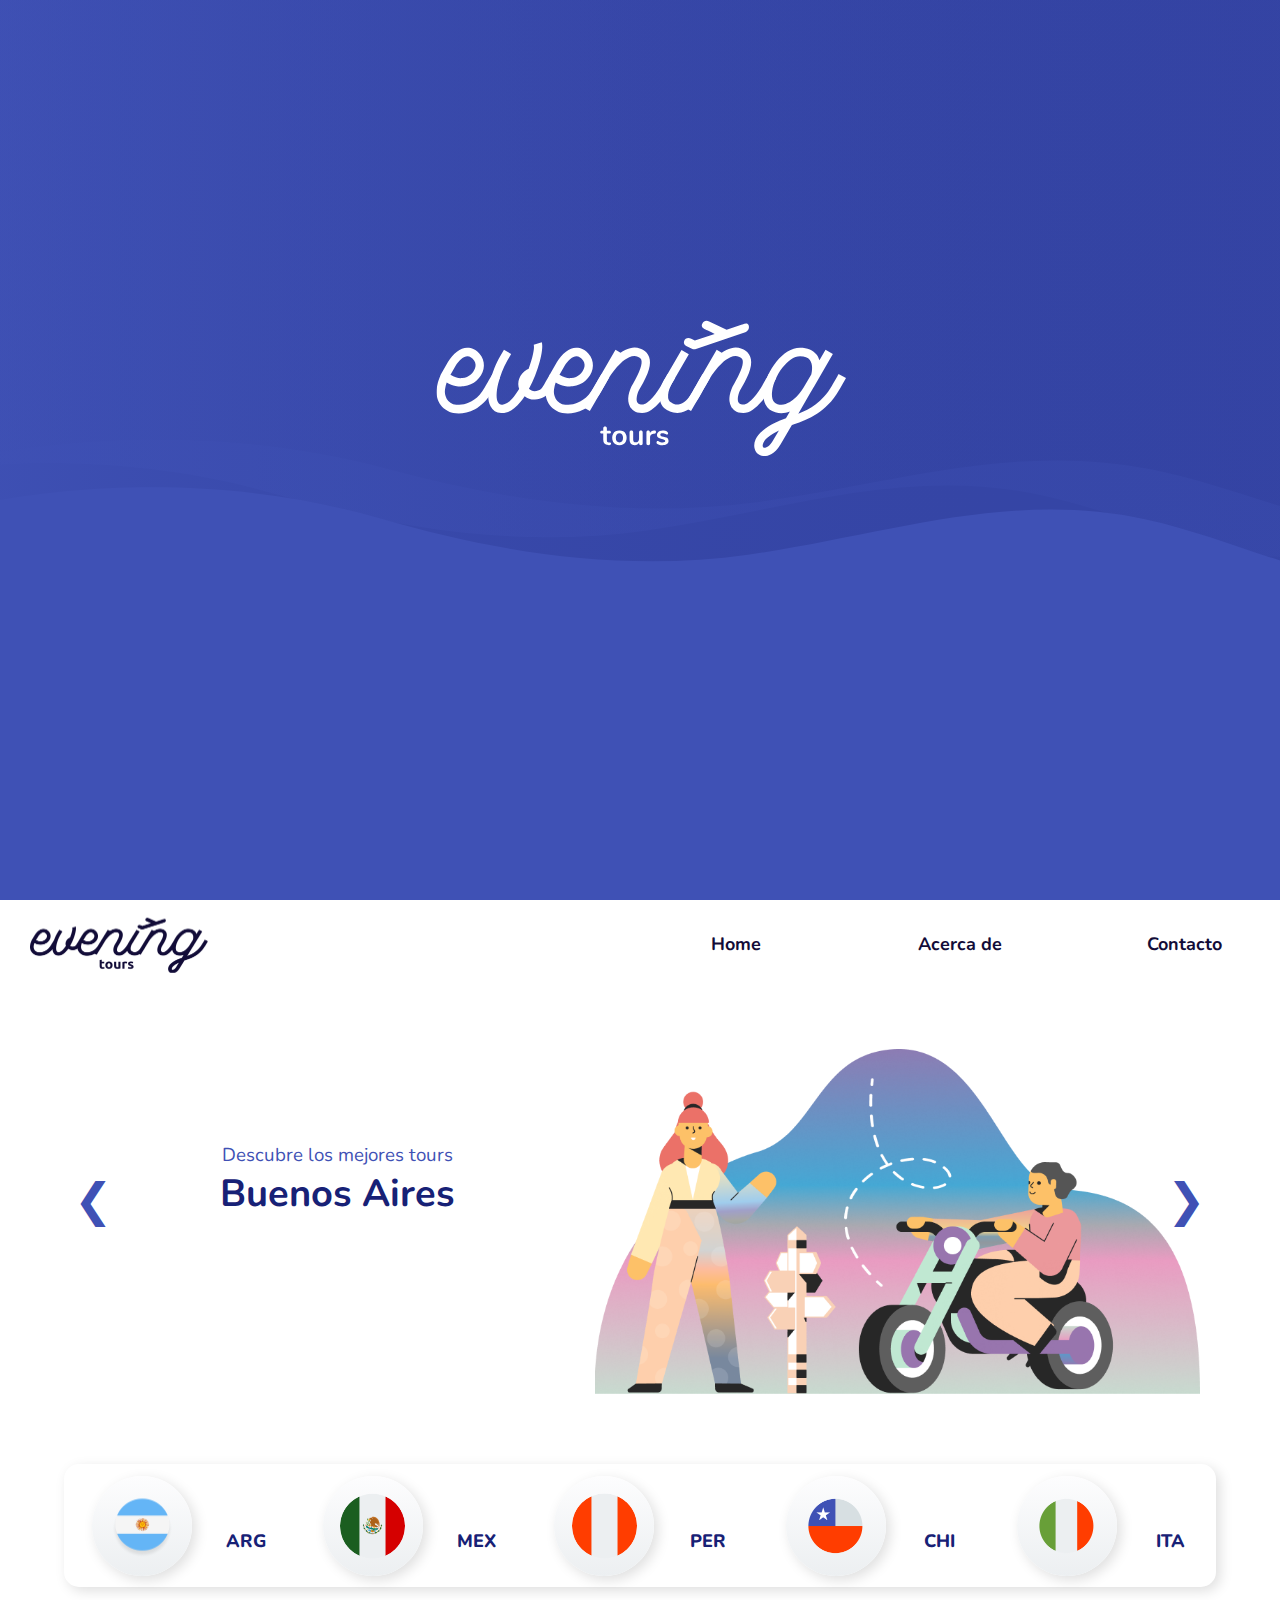
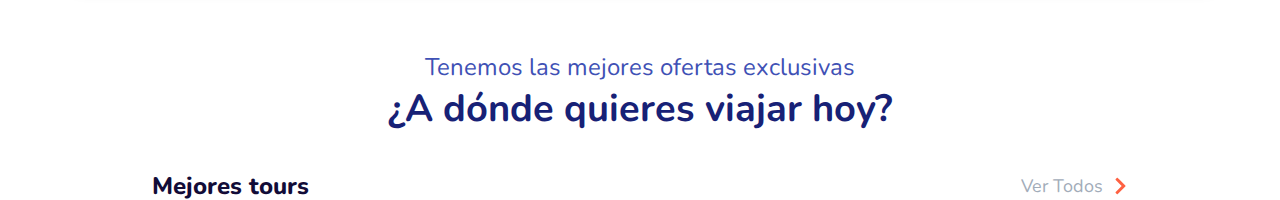
==== commit d5df780a: "Last updated" ====
--- a/index.html
+++ b/index.html
@@ -12,7 +12,6 @@
     <link rel="stylesheet" href="./styles/styles.css" />
     <link rel="stylesheet" href="./styles/intro.css" />
     <link rel="stylesheet" href="./styles/header.css" />
-
     <title>Evening Tours - Onboarding</title>
 </head>
 
@@ -72,22 +71,19 @@
                             </a>
                         </div>
                         <div class="navegacion-hamburguesa">
-                          <a href="javascript:void(0);"  id="toggle-menu">
                             <img id="img-hamburguesa" src="/assets/icons/icon-menu.png" alt="Abrir menu" />
                             <img id="img-cruz" src="/assets/icons/icon-close.png" alt="Cerrar menu" />
-                          </a>
-                            
-                        </div>
-                    </div>
-                    <div class="navegacion-desplegable" id="nav-desplegable">
+                        </div>
+                    </div>
+                    <div class="navegacion-desplegable">
                         <div>
                             <a href="#">Home</a>
                         </div>
                         <div>
-                            <a href="#id-tours-header">Tours</a>
-                        </div>
-                        <div>
-                            <a href="#id-equipo">Contacto</a>
+                            <a href="#">Acerca de</a>
+                        </div>
+                        <div>
+                            <a href="#">Contacto</a>
                         </div>
                     </div>
                 </div>
@@ -102,10 +98,10 @@
                             <a href="">Home</a>
                         </div>
                         <div>
-                            <a href="#id-tours-header">Tours</a>
-                        </div>
-                        <div>
-                            <a href="#id-equipo">Contacto</a>
+                            <a href="">Acerca de</a>
+                        </div>
+                        <div>
+                            <a href="">Contacto</a>
                         </div>
                     </div>
                 </div>
@@ -174,69 +170,64 @@
         </header>
         <div class="paises-container">
             <div class="paises-wrapper fondo-blanco">
-                <div class="pais" id="tours-arg">
+                <div class="pais">
                     <div class="pais-bandera">
                         <div>
-                            <img src="/assets/icons/arg2.png" alt="Bandera Argentina" />
-                        </div>
-                    </div>
-                    <div class="pais-nombre" >
-                        <p class="texto-corto">ARG</p>
-                        <p class="texto-largo">ARGENTINA</p>
-                    </div>
-                </div>
-                <div class="pais" id="tours-mex">
+                            <img src="/assets/icons/arg.png" alt="Bandera Argentina" />
+                        </div>
+                    </div>
+                    <div class="pais-nombre">
+                        <p>ARG</p>
+                    </div>
+                </div>
+                <div class="pais">
                     <div class="pais-bandera">
                         <div>
                             <img src="/assets/icons/mex.png" alt="Bandera Mexico" />
                         </div>
                     </div>
                     <div class="pais-nombre">
-                        <p class="texto-corto">MEX</p>
-                        <p class="texto-largo">MÉXICO</p>
-                    </div>
-                </div>
-                <div class="pais" id="tours-per">
+                        <p>MEX</p>
+                    </div>
+                </div>
+                <div class="pais">
                     <div class="pais-bandera">
                         <div><img src="/assets/icons/per.png" alt="Bandera Peru" /></div>
                     </div>
-                    <div class="pais-nombre" >
-                      <p class="texto-corto">PER</p>
-                      <p class="texto-largo">PERÚ</p>
-                    </div>
-                </div>
-                <div class="pais" id="tours-chi">
+                    <div class="pais-nombre">
+                        <p>PER</p>
+                    </div>
+                </div>
+                <div class="pais">
                     <div class="pais-bandera">
                         <div>
-                            <img src="/assets/icons/chi2.png" alt="Bandera Chile" />
+                            <img src="/assets/icons/chi.png" alt="Bandera Argentina" />
                         </div>
                     </div>
                     <div class="pais-nombre">
-                      <p class="texto-corto">CHI</p>
-                      <p class="texto-largo">CHILE</p>
-                    </div>
-                </div>
-                <div class="pais" id="tours-ita">
+                        <p>CHI</p>
+                    </div>
+                </div>
+                <div class="pais">
                     <div class="pais-bandera">
                         <div>
-                            <img src="/assets/icons/ita2.png" alt="Bandera Italia" />
+                            <img src="/assets/icons/ita.png" alt="Bandera Argentina" />
                         </div>
                     </div>
                     <div class="pais-nombre">
-                      <p class="texto-corto">ITA</p>
-                      <p class="texto-largo">ITALIA</p>
+                        <p>ITA</p>
                     </div>
                 </div>
             </div>
         </div>
-        <div class="mejores-tours-header"  id="id-tours-header">
+        <div class="mejores-tours-header">
             <h2>Tenemos las mejores ofertas exclusivas</h2>
             <h1>¿A dónde quieres viajar hoy?</h1>
         </div>
         <section class="mejores-tours" id="section-tours">
             <div class="container-title">
                 <h3 class="third-title">Mejores tours</h3>
-                <a href="#" class="btn-text" id="allTours">Ver Todos</a>
+                <a href="#" class="btn-text">Ver Todos</a>
                 <svg class="arrow-next" width="18" height="18" viewBox="0 0 18 18" fill="none"
                     xmlns="http://www.w3.org/2000/svg">
                     <g clip-path="url(#clip0)">
@@ -251,7 +242,7 @@
                     </defs>
                 </svg>
             </div>
-            <div class="cards-section" id="cards-section">
+            <div class="cards-section">
                 <div class="tour-card tour-card-1">
                     <div class="card-content">
                         <div class="first-content">
@@ -320,81 +311,20 @@
                 </div>
             </div>
         </section>
-        <section class="equipo-container fondo-blanco" id="id-equipo">
+        <section class="equipo-container fondo-blanco">
             <div class="equipo-wrapper">
                 <div class="equipo-presentacion">
                     <h3>Nuestro equipo</h3>
                     <div>
                         <p>
-                            Somos un equipo de diseñadores y desarrolladores Web Front End
-                            que nos estamos embarcando en nuestro primer proyecto de trabajo en
-                            equipo en el mundo de la programación. A través del proyecto CMYK 
-                            del discord de FrontEndCafé nos conocimos y trabajamos en esta página
-                            web de Tours.
+                            Lorem ipsum dolor sit amet, consectetur adipiscing elit. Diam
+                            vehicula lectus suspendisse massa scelerisque. Pellentesque
+                            semper quis lectus faucibus. Vitae, ullamcorper lacus sit amet
+                            proin ornare. Amet molestie neque tincidunt massa malesuada.
                         </p>
                     </div>
                 </div>
                 <div class="equipo-tarjetas">
-                    <div class="tarjeta">
-                        <div class="tarjeta-img">
-                            <div>
-                                <img src="/assets/imgs/Pablo.jpg" alt="PabloJulianVittar" />
-                            </div>
-                        </div>
-                        <div class="tarjeta-descripcion">
-                            <h4>
-                                Pablo Julian <br />
-                                Vittar
-                            </h4>
-                            <p>Front End Developer</p>
-                            <button><a href="https://github.com/vitpab1" target="_blank">CONTACTO</a> </button>
-                        </div>
-                    </div>
-                    <div class="tarjeta">
-                        <div class="tarjeta-img">
-                            <div>
-                                <img src="/assets/imgs/Lupis.jpg" alt="LupisAr" />
-                            </div>
-                        </div>
-                        <div class="tarjeta-descripcion">
-                            <h4>
-                                Lupis <br />
-                                Ar
-                            </h4>
-                            <p>UI Designer</p>
-                            <button><a href="https://twitter.com/lupsteeler" target="_blank">CONTACTO</a> </button>
-                        </div>
-                    </div>
-                    <div class="tarjeta">
-                        <div class="tarjeta-img">
-                            <div>
-                                <img src="/assets/imgs/Jose.jpg" alt="JoseIgnacioTapia" />
-                            </div>
-                        </div>
-                        <div class="tarjeta-descripcion">
-                            <h4>
-                                José Ignacio <br />
-                                Tapia
-                            </h4>
-                            <p>Front End Developer</p>
-                            <button><a href="https://joseignaciotapia.github.io/" target="_blank">CONTACTO</a> </button>
-                        </div>
-                    </div>
-                    <div class="tarjeta">
-                        <div class="tarjeta-img">
-                            <div>
-                                <img src="/assets/imgs/Enrique.jpg" alt="EnriquePalominoCastello" />
-                            </div>
-                        </div>
-                        <div class="tarjeta-descripcion">
-                            <h4>
-                                Enrique <br />
-                                Palomino Castello
-                            </h4>
-                            <p>Front End Developer</p>
-                            <button><a href="https://github.com/enri4gios" target="_blank">CONTACTO</a> </button>
-                        </div>
-                    </div>
                     <div class="tarjeta">
                         <div class="tarjeta-img">
                             <div>
@@ -406,8 +336,68 @@
                                 Astrid <br />
                                 Malamud
                             </h4>
-                            <p>Front End Developer</p>
-                            <button><a href="https://www.linkedin.com/in/astrid-malamud-738ba971/" target="_blank">CONTACTO</a> </button>
+                            <p>Maquetadora</p>
+                            <button>CONTACTO</button>
+                        </div>
+                    </div>
+                    <div class="tarjeta">
+                        <div class="tarjeta-img">
+                            <div>
+                                <img src="/assets/imgs/2.jpeg" alt="AstridMalamud" />
+                            </div>
+                        </div>
+                        <div class="tarjeta-descripcion">
+                            <h4>
+                                Astrid <br />
+                                Malamud
+                            </h4>
+                            <p>Maquetadora</p>
+                            <button>CONTACTO</button>
+                        </div>
+                    </div>
+                    <div class="tarjeta">
+                        <div class="tarjeta-img">
+                            <div>
+                                <img src="/assets/imgs/3.jpeg" alt="AstridMalamud" />
+                            </div>
+                        </div>
+                        <div class="tarjeta-descripcion">
+                            <h4>
+                                Astrid <br />
+                                Malamud
+                            </h4>
+                            <p>Maquetadora</p>
+                            <button>CONTACTO</button>
+                        </div>
+                    </div>
+                    <div class="tarjeta">
+                        <div class="tarjeta-img">
+                            <div>
+                                <img src="/assets/imgs/4.jpeg" alt="AstridMalamud" />
+                            </div>
+                        </div>
+                        <div class="tarjeta-descripcion">
+                            <h4>
+                                Astrid <br />
+                                Malamud
+                            </h4>
+                            <p>Maquetadora</p>
+                            <button>CONTACTO</button>
+                        </div>
+                    </div>
+                    <div class="tarjeta">
+                        <div class="tarjeta-img">
+                            <div>
+                                <img src="/assets/imgs/astrid.jpeg3" alt="AstridMalamud" />
+                            </div>
+                        </div>
+                        <div class="tarjeta-descripcion">
+                            <h4>
+                                Astrid <br />
+                                Malamud
+                            </h4>
+                            <p>Maquetadora</p>
+                            <button>CONTACTO</button>
                         </div>
                     </div>
                     <div style="width: 10%" class="fondo-blanco"></div>
@@ -426,7 +416,6 @@
         integrity="sha256-/xUj+3OJU5yExlq6GSYGSHk7tPXikynS7ogEvDej/m4=" crossorigin="anonymous"></script>
     <script src="./js/app.js"></script>
     <script src="/js/header.js"></script>
-    <script src="/js/nav.js"></script>
-    <script src="/js/PaisApp.js"></script>
 </body>
+
 </html>--- a/styles/styles.css
+++ b/styles/styles.css
@@ -1,48 +1,47 @@
 /** @format */
 
 :root {
-
-    --main-font: "Nunito", sans-serif;
-    --active-button: #fe6142;
-    --secondary-button: #3f51b5;
-    --primary-text: #120c38;
-    --shadow: #fdfdfe;
-    --primary-background: #ffffff;
-    --secondary-background: #172176;
-    --link-color: #a2acb9;
-    --color-white: #fff;
-
-    --h1-font-size: 38px;
-    --h2-font-size: 32px;
-    --h3-font-size: 24px;
-    --h4-font-size: 24px;
-    --h6-font-size: 18px;
-    --subtitle-font-size: 24px;
-    --body-font-size: 18px;
-    --footer-font-size: 24px;
-    --buttons-text-font-size: 16px;
-    --categories-font-size: 18px;
-    --links-font-size: 18px;
-    --subtitle-body-font-size: 22px;
-
-    --h1-font-weight: 700;
-    --h2-font-weight: 800;
-    --h3-font-weight: 800;
-    --h4-font-weight: 700;
-    --h6-font-weight: 400;
-
-    --subtitle-font-weight: 400;
-    --body-regular-font-weight: 400;
-    --body-bold-font-weight: 700;
-    --footer-font-weight: 700;
-    --buttons-text-font-weight: 900;
-    --categories-font-weight: 800;
-    --links-font-weight: 700;
-
-    --border-shadow: 4px 4px 13px rgba(0, 0, 0, 0.13);
-    --border: 10px solid white;
-    --gradient: linear-gradient(180deg, #fdfdfe 0%, #eceff1 100%);
-    --border-card: 30px;
+  --main-font: 'Nunito', sans-serif;
+  --active-button: #fe6142;
+  --secondary-button: #3f51b5;
+  --primary-text: #120c38;
+  --shadow: #fdfdfe;
+  --primary-background: #ffffff;
+  --secondary-background: #172176;
+  --link-color: #a2acb9;
+  --color-white: #fff;
+
+  --h1-font-size: 38px;
+  --h2-font-size: 32px;
+  --h3-font-size: 24px;
+  --h4-font-size: 24px;
+  --h6-font-size: 18px;
+  --subtitle-font-size: 24px;
+  --body-font-size: 18px;
+  --footer-font-size: 24px;
+  --buttons-text-font-size: 16px;
+  --categories-font-size: 18px;
+  --links-font-size: 18px;
+  --subtitle-body-font-size: 22px;
+
+  --h1-font-weight: 700;
+  --h2-font-weight: 800;
+  --h3-font-weight: 800;
+  --h4-font-weight: 700;
+  --h6-font-weight: 400;
+
+  --subtitle-font-weight: 400;
+  --body-regular-font-weight: 400;
+  --body-bold-font-weight: 700;
+  --footer-font-weight: 700;
+  --buttons-text-font-weight: 900;
+  --categories-font-weight: 800;
+  --links-font-weight: 700;
+
+  --border-shadow: 4px 4px 13px rgba(0, 0, 0, 0.13);
+  --border: 10px solid white;
+  --gradient: linear-gradient(180deg, #fdfdfe 0%, #eceff1 100%);
+  --border-card: 30px;
 }
 
 /* General Styles */
@@ -92,14 +91,14 @@
   overflow-x: hidden;
 }
 .mejores-tours-header {
-    display: flex;
-    flex-flow: column;
-    text-align: center;
-    color: var(--secondary-button);
-    padding: 20px 50px 0px 50px;
+  display: flex;
+  flex-flow: column;
+  text-align: center;
+  color: var(--secondary-button);
+  padding: 20px 50px 0px 50px;
 }
 .mejores-tours-header h1 {
-    color: var(--secondary-background);
+  color: var(--secondary-background);
 }
 .mejores-tours {
   max-width: 1025px;
@@ -154,25 +153,24 @@
 div .tour-card-4 {
   background: #fff url(../assets/tours/arg/03_arg.jpeg) no-repeat center;
 
-  /* display: none; */
+  display: none;
 }
 
 div .tour-card-5 {
   background: #fff url(../assets/tours/ita/01_ita.jpeg) no-repeat center;
 
-  /* display: none; */
+  display: none;
 }
 
 div .tour-card-6 {
   background: #fff url(../assets/tours/chi/01_chi.jpg) no-repeat center;
 
-  /* display: none; */
+  display: none;
 }
 
 div:is(.tour-card-1, .tour-card-2, .tour-card-3, .tour-card-4, .tour-card-5, .tour-card-6) {
   position: relative;
   background-size: cover;
-  /* max-width: 100%; */
   overflow: hidden;
 }
 
@@ -196,14 +194,9 @@
   justify-content: space-between;
 }
 
-.invisible {
-  display: none;
-}
-
 /* Hover */
 .tour-card:hover {
   transform: translateY(-1rem) scale(1);
-  cursor: pointer;
 }
 
 .first-content {
@@ -314,7 +307,7 @@
 }
 
 @media (min-width: 1025px) {
-  div:is(.tour-card-4) {
+  div:is(.tour-card-4, .tour-card-5, .tour-card-6) {
     display: block;
   }
 
@@ -327,23 +320,17 @@
 
 /* Desktop */
 @media (min-width: 769px) and (max-width: 1136px) {
-  div:is(.tour-card-4, .tour-card-5, .tour-card-6) {
+  div .tour-card-4 {
     display: block;
   }
 
-    .cards-section {
-        display: grid;
-        grid-template-columns: repeat(2, 1fr);
-        justify-content: space-between;
-    }
-    .mejores-tours-header {
-        padding: 0 20px;
-    }
-}
-
-@media (min-width: 1137px) {
-  div:is(.tour-card-4, .tour-card-5, .tour-card-6) {
-    display: block;
+  .cards-section {
+    display: grid;
+    grid-template-columns: repeat(2, 1fr);
+    justify-content: space-between;
+  }
+  .mejores-tours-header {
+    padding: 0 20px;
   }
 }
 
@@ -352,9 +339,7 @@
 .navegacion-container {
   width: 100vw;
 }
-.navegacion-responsive{
-  position: relative;
-}
+
 .navegacion-fija {
   display: flex;
   width: 100vw;
@@ -382,7 +367,7 @@
 }
 
 .navegacion-hamburguesa img {
-  /* width: 24px; */
+  width: 24px;
   height: 18px;
   position: relative;
   top: 50%;
@@ -397,9 +382,6 @@
   display: none;
   width: 100%;
   height: 300px;
-  position: absolute;
-  z-index: 2;
-  background-color: white;
 }
 
 .navegacion-desplegable div {
@@ -466,14 +448,14 @@
   box-shadow: 4px 4px 13px 0px #00000021;
   border-radius: 15px;
   display: flex;
-  margin: 0 5% 3% 5%;
+  margin: 5%;
   justify-content: space-around;
   padding-top: 3% 0;
 }
 
 .pais {
   text-align: center;
-  padding: 5px 0;
+  padding: 3% 0;
   cursor: pointer;
 }
 
@@ -490,8 +472,8 @@
 }
 
 .pais-bandera div img {
-  width: 30px;
-  height: 30px;
+  width: 35px;
+  height: 35px;
   border-radius: 50%;
   position: relative;
   top: 50%;
@@ -510,12 +492,6 @@
   line-height: 22px;
   text-align: center;
   color: #061823;
-}
-.texto-corto{
-  display: block;
-}
-.texto-largo{
-  display: none;
 }
 
 /* NUESTRO EQUIPO */
@@ -547,7 +523,7 @@
 .equipo-tarjetas {
   padding: 0 0 10% 0;
   display: flex;
-  overflow-x: scroll;
+  overflow: scroll;
 }
 
 .tarjeta {
@@ -563,8 +539,8 @@
 
 .tarjeta-img div {
   border-radius: 50%;
-  width: 250px;
-  height: 250px;
+  width: 270px;
+  height: 270px;
   background: linear-gradient(180deg, #fdfdfe 0%, #eceff1 100%);
   margin-bottom: 30px;
   --border-shadow: 4px 4px 13px rgba(0, 0, 0, 0.13);
@@ -609,10 +585,6 @@
   margin: 15px 0 20px 0;
   text-decoration: none;
 }
-.tarjeta-descripcion button a {
-  text-decoration: none;
-  color: #ffffff;
-}
 
 /*MODAL DE RESERVAS*/
 
@@ -636,128 +608,115 @@
   color: white;
 }
 .footer-container-logo {
-    width: 120px;
-    margin: 5px;
+  width: 120px;
+  margin: 5px;
 }
 .footer-container-fe {
-    width: 30px;
-    margin: 5px;
+  width: 30px;
+  margin: 5px;
 }
 
 .footer-container {
-    width: 80%;
+  width: 80%;
+  height: 100px;
+  margin-bottom: 35px;
+  display: flex;
+  flex-flow: column;
+  justify-content: space-between;
+  align-items: center;
+}
+/* Tablet */
+
+@media (min-width: 769px) and (max-width: 1024px) {
+  /*CATEGORIAS POR PAIS*/
+  .pais-bandera div {
+    width: 70px;
+    height: 70px;
+  }
+  .pais-bandera div img {
+    width: 50px;
+    height: 50px;
+  }
+  .footer-container {
+    flex-flow: row;
+    height: 90px;
+  }
+  .footer-container-logo {
+    width: 100px;
+  }
+  .footer-container-fe {
+    width: 40px;
+  }
+  .mejores-tours-header {
+    padding: 0 20px;
+  }
+}
+
+/* Desktop */
+
+@media (min-width: 1025px) {
+  /*Navegacion*/
+  .navegacion-fondo-imagen {
+    background-image: url(/assets/tours/arg/01_arg.jpeg);
+    height: 735px;
+    background-size: cover;
+    background-repeat: no-repeat;
+    background-position: center;
+  }
+  .navegacion-fija {
+    display: none;
+  }
+  .navegacion-desktop {
+    display: flex;
+  }
+  .img-logo-oscuro {
+    width: 178px;
+    height: 66.41px;
+    position: relative;
+    top: 50%;
+    transform: translateY(-50%);
+  }
+  /*CATEGORIAS POR PAISES*/
+  .pais-bandera div {
+    width: 100px;
     height: 100px;
-    margin-bottom: 35px;
+  }
+  .pais-bandera div img {
+    width: 65px;
+    height: 65px;
+  }
+  .pais {
+    width: 18%;
     display: flex;
-    flex-flow: column;
-    justify-content: space-between;
-    align-items: center;
-}
-/* Tablet */
-
-@media (min-width: 769px) and (max-width: 1024px) {
-
-    /*CATEGORIAS POR PAIS*/
-    .pais-bandera div {
-        width: 60px;
-        height: 60px;
-    }
-    .pais-bandera div img {
-        width: 40px;
-        height: 40px;
-    }
-    .footer-container {
-        flex-flow: row;
-        height: 90px;
-    }
-    .footer-container-logo {
-        width: 100px;
-    }
-    .footer-container-fe {
-        width: 40px;
-    }
-    .mejores-tours-header {
-        padding: 0 20px;
-    }
-}
-
-/* Desktop */
-
-@media (min-width: 1025px) {
-    /*Navegacion*/
-    .navegacion-desplegable div{
-      display: none;
-    }
-    .navegacion-desplegable{
-      z-index: -1;
-    }
-    .navegacion-fondo-imagen {
-        background-image: url(/assets/tours/arg/01_arg.jpeg);
-        height: 735px;
-        background-size: cover;
-        background-repeat: no-repeat;
-        background-position: center;
-    }
-    .navegacion-fija {
-        display: none;
-    }
-    .navegacion-desktop {
-        display: flex;
-    }
-    .img-logo-oscuro {
-        width: 150px;
-        height: 55.96px;
-        position: relative;
-        top: 50%;
-        transform: translateY(-50%);
-    }
-    /*CATEGORIAS POR PAISES*/
-    .pais-bandera div {
-        width: 70px;
-        height: 70px;
-    }
-    .pais-bandera div img {
-        width: 45px;
-        height: 45px;
-    }
-    .pais {
-        width: 18%;
-        display: flex;
-        justify-content: space-evenly;
-        padding: 5px 0;
-    }
-    .pais-nombre {
-      padding-top: 0;
-    }
-    .pais-nombre p {
-        position: relative;
-        top: 50%;
-        transform: translateY(-50%);
-        font-weight: 800;
-        font-size: 16px;
-        color: #172176;
-    }
-    .texto-corto{
-      display: none;
-    }
-    .texto-largo{
-      display: block;
-    }
-
-    .footer-container {
-        flex-flow: row;
-        height: 90px;
-    }
-    .footer-container-logo {
-        width: 100px;
-    }
-    .footer-container-fe {
-        width: 40px;
-    }
-    .mejores-tours-header {
-        padding: 0 20px;
-    }
-    /*Nuestro Equipo*/
+    justify-content: space-around;
+    padding: 1% 0;
+  }
+  /* .pais-nombre {} */
+  .pais-nombre p {
+    position: relative;
+    top: 50%;
+    transform: translateY(-50%);
+    font-weight: 800;
+    font-size: 18px;
+    line-height: 22px;
+    color: #172176;
+  }
+  .footer-container {
+    flex-flow: row;
+    height: 90px;
+  }
+  .footer-container-logo {
+    width: 100px;
+  }
+  .footer-container-fe {
+    width: 40px;
+  }
+  .mejores-tours-header {
+    padding: 0 20px;
+  }
+}
+
+/*Nuestro Equipo*/
 
 .equipo-tarjetas {
   display: block;
@@ -768,6 +727,3 @@
   display: inline-block;
   margin: 0 5% 5% 5%;
 }
-}
-
-
--- a/styles/header.css
+++ b/styles/header.css
@@ -6,7 +6,6 @@
     background-color: #fff;
     padding: 0 20px;
     display: flex;
-    z-index: 1;
 }
 header h1 {
     color: var(--secondary-background);
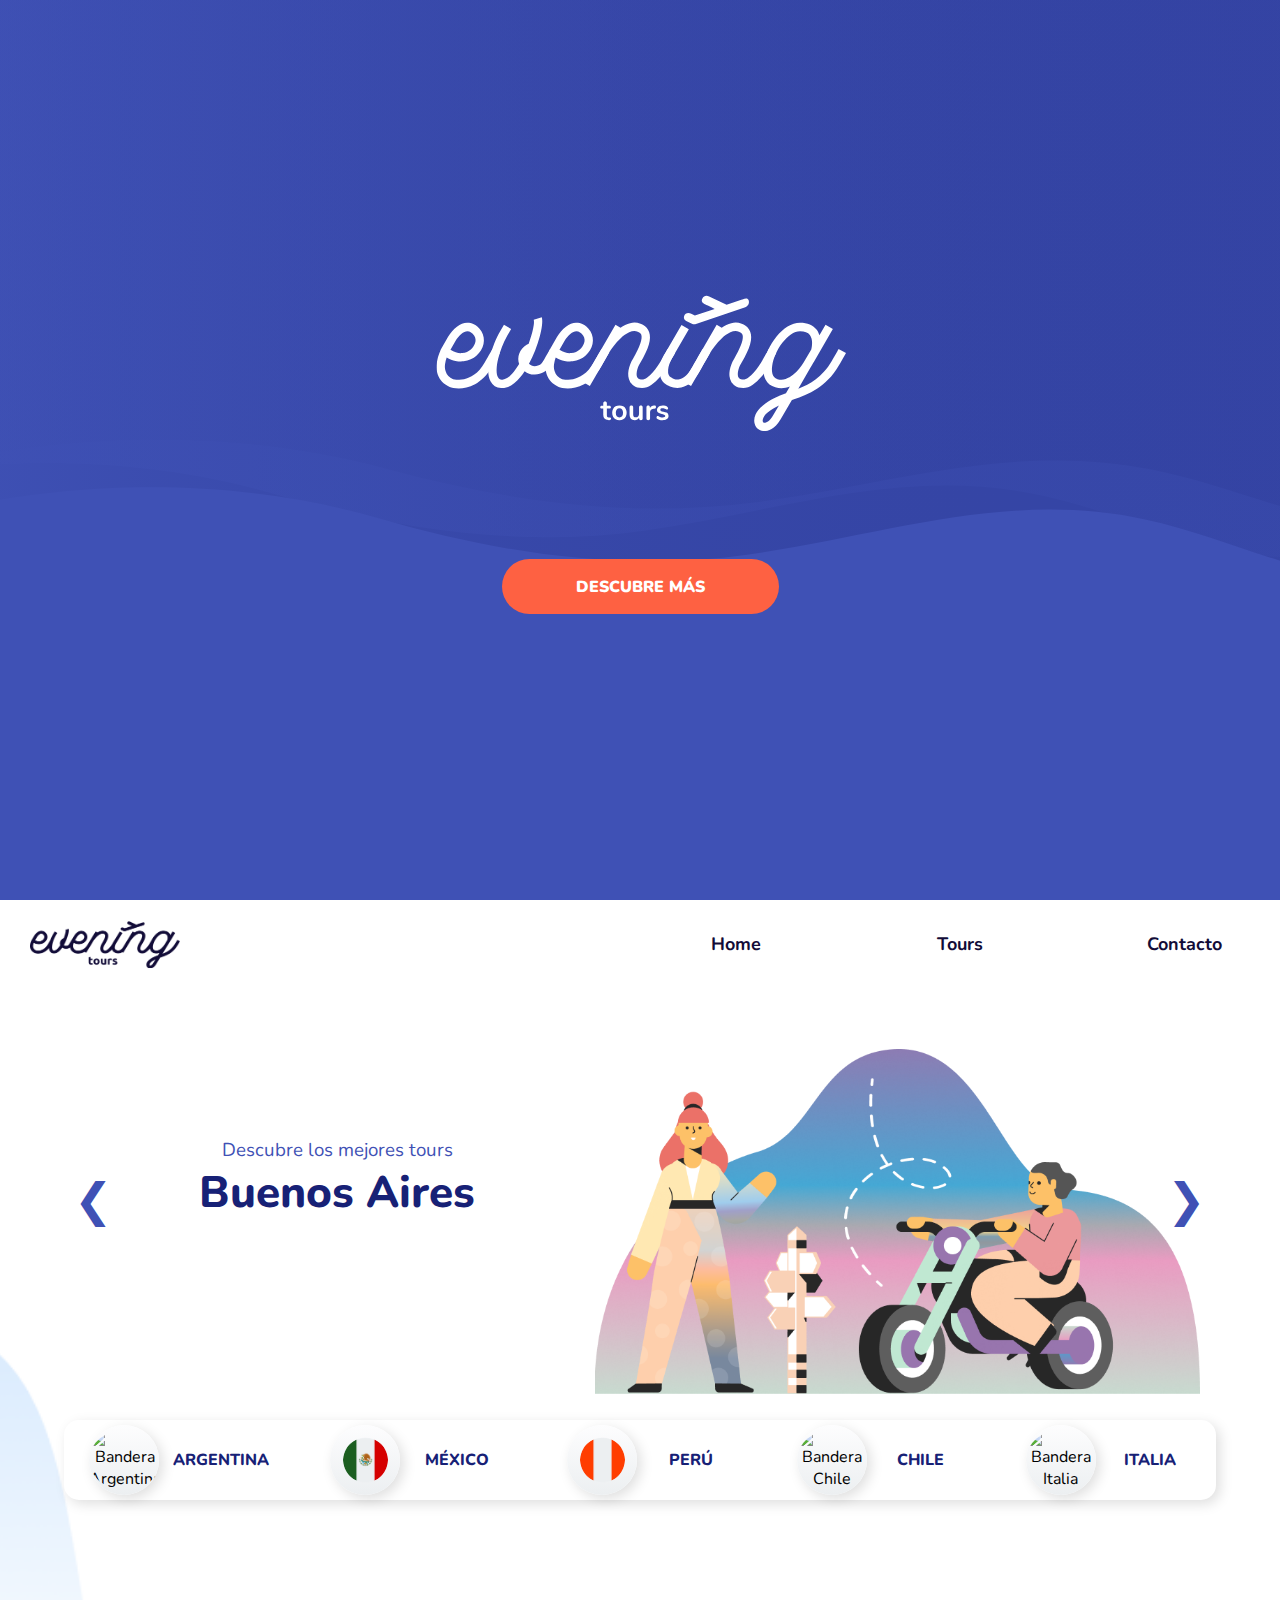
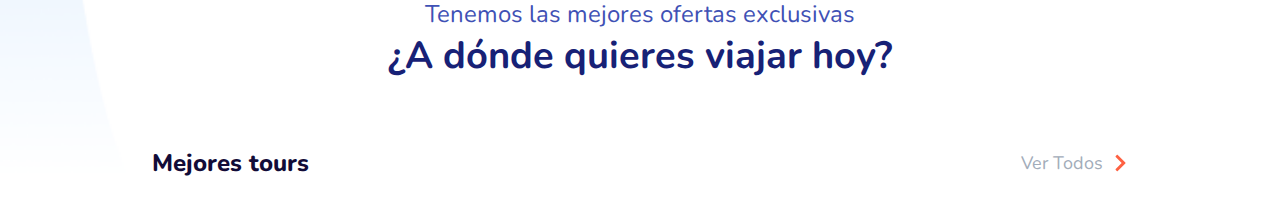
==== commit f81e0583: "Merge pull request #51 from frontendcafe/lupis" ====
--- a/index.html
+++ b/index.html
@@ -12,11 +12,12 @@
     <link rel="stylesheet" href="./styles/styles.css" />
     <link rel="stylesheet" href="./styles/intro.css" />
     <link rel="stylesheet" href="./styles/header.css" />
+
     <title>Evening Tours - Onboarding</title>
 </head>
 
-<body>
-    <main>
+<body class="bg">
+    <main id="intro">
         <div class="intro-container-texto">
             <svg width="880" height="273" viewBox="0 0 880 273" fill="none" xmlns="http://www.w3.org/2000/svg">
                 <path
@@ -55,12 +56,12 @@
                     </clipPath>
                 </defs>
             </svg>
-
+            <button class="button-descubre"><a href="#inicio-web">DESCUBRE MÁS</a></button>
 
         </div>
     </main>
 
-    <div class="container">
+    <div class="container" id="inicio-web">
         <nav>
             <div class="navegacion-container fondo-blanco">
                 <div class="navegacion-responsive">
@@ -71,19 +72,22 @@
                             </a>
                         </div>
                         <div class="navegacion-hamburguesa">
-                            <img id="img-hamburguesa" src="/assets/icons/icon-menu.png" alt="Abrir menu" />
-                            <img id="img-cruz" src="/assets/icons/icon-close.png" alt="Cerrar menu" />
-                        </div>
-                    </div>
-                    <div class="navegacion-desplegable">
+                            <a href="javascript:void(0);" id="toggle-menu">
+                                <img id="img-hamburguesa" src="/assets/icons/icon-menu.png" alt="Abrir menu" />
+                                <img id="img-cruz" src="/assets/icons/icon-close.png" alt="Cerrar menu" />
+                            </a>
+
+                        </div>
+                    </div>
+                    <div class="navegacion-desplegable" id="nav-desplegable">
                         <div>
                             <a href="#">Home</a>
                         </div>
                         <div>
-                            <a href="#">Acerca de</a>
-                        </div>
-                        <div>
-                            <a href="#">Contacto</a>
+                            <a href="#id-tours-header">Tours</a>
+                        </div>
+                        <div>
+                            <a href="#id-equipo">Contacto</a>
                         </div>
                     </div>
                 </div>
@@ -98,10 +102,10 @@
                             <a href="">Home</a>
                         </div>
                         <div>
-                            <a href="">Acerca de</a>
-                        </div>
-                        <div>
-                            <a href="">Contacto</a>
+                            <a href="#id-tours-header">Tours</a>
+                        </div>
+                        <div>
+                            <a href="#id-equipo">Contacto</a>
                         </div>
                     </div>
                 </div>
@@ -169,65 +173,70 @@
             </div>
         </header>
         <div class="paises-container">
-            <div class="paises-wrapper fondo-blanco">
-                <div class="pais">
+            <div class="paises-wrapper ">
+                <div class="pais" id="tours-arg">
                     <div class="pais-bandera">
                         <div>
-                            <img src="/assets/icons/arg.png" alt="Bandera Argentina" />
+                            <img src="/assets/icons/arg2.png" alt="Bandera Argentina" />
                         </div>
                     </div>
                     <div class="pais-nombre">
-                        <p>ARG</p>
-                    </div>
-                </div>
-                <div class="pais">
+                        <p class="texto-corto">ARG</p>
+                        <p class="texto-largo">ARGENTINA</p>
+                    </div>
+                </div>
+                <div class="pais" id="tours-mex">
                     <div class="pais-bandera">
                         <div>
                             <img src="/assets/icons/mex.png" alt="Bandera Mexico" />
                         </div>
                     </div>
                     <div class="pais-nombre">
-                        <p>MEX</p>
-                    </div>
-                </div>
-                <div class="pais">
+                        <p class="texto-corto">MEX</p>
+                        <p class="texto-largo">MÉXICO</p>
+                    </div>
+                </div>
+                <div class="pais" id="tours-per">
                     <div class="pais-bandera">
                         <div><img src="/assets/icons/per.png" alt="Bandera Peru" /></div>
                     </div>
                     <div class="pais-nombre">
-                        <p>PER</p>
-                    </div>
-                </div>
-                <div class="pais">
+                        <p class="texto-corto">PER</p>
+                        <p class="texto-largo">PERÚ</p>
+                    </div>
+                </div>
+                <div class="pais" id="tours-chi">
                     <div class="pais-bandera">
                         <div>
-                            <img src="/assets/icons/chi.png" alt="Bandera Argentina" />
+                            <img src="/assets/icons/chi2.png" alt="Bandera Chile" />
                         </div>
                     </div>
                     <div class="pais-nombre">
-                        <p>CHI</p>
-                    </div>
-                </div>
-                <div class="pais">
+                        <p class="texto-corto">CHI</p>
+                        <p class="texto-largo">CHILE</p>
+                    </div>
+                </div>
+                <div class="pais" id="tours-ita">
                     <div class="pais-bandera">
                         <div>
-                            <img src="/assets/icons/ita.png" alt="Bandera Argentina" />
+                            <img src="/assets/icons/ita2.png" alt="Bandera Italia" />
                         </div>
                     </div>
                     <div class="pais-nombre">
-                        <p>ITA</p>
+                        <p class="texto-corto">ITA</p>
+                        <p class="texto-largo">ITALIA</p>
                     </div>
                 </div>
             </div>
         </div>
-        <div class="mejores-tours-header">
+        <div class="mejores-tours-header" id="id-tours-header">
             <h2>Tenemos las mejores ofertas exclusivas</h2>
             <h1>¿A dónde quieres viajar hoy?</h1>
         </div>
         <section class="mejores-tours" id="section-tours">
             <div class="container-title">
                 <h3 class="third-title">Mejores tours</h3>
-                <a href="#" class="btn-text">Ver Todos</a>
+                <a href="#" class="btn-text" id="allTours">Ver Todos</a>
                 <svg class="arrow-next" width="18" height="18" viewBox="0 0 18 18" fill="none"
                     xmlns="http://www.w3.org/2000/svg">
                     <g clip-path="url(#clip0)">
@@ -242,7 +251,7 @@
                     </defs>
                 </svg>
             </div>
-            <div class="cards-section">
+            <div class="cards-section" id="cards-section">
                 <div class="tour-card tour-card-1">
                     <div class="card-content">
                         <div class="first-content">
@@ -311,20 +320,81 @@
                 </div>
             </div>
         </section>
-        <section class="equipo-container fondo-blanco">
+        <section class="equipo-container" id="id-equipo">
             <div class="equipo-wrapper">
                 <div class="equipo-presentacion">
                     <h3>Nuestro equipo</h3>
                     <div>
                         <p>
-                            Lorem ipsum dolor sit amet, consectetur adipiscing elit. Diam
-                            vehicula lectus suspendisse massa scelerisque. Pellentesque
-                            semper quis lectus faucibus. Vitae, ullamcorper lacus sit amet
-                            proin ornare. Amet molestie neque tincidunt massa malesuada.
+                            Somos un equipo de diseñadores y desarrolladores Web Front End
+                            que nos estamos embarcando en nuestro primer proyecto de trabajo en
+                            equipo en el mundo de la programación. A través del proyecto CMYK
+                            del discord de FrontEndCafé nos conocimos y trabajamos en esta página
+                            web de Tours.
                         </p>
                     </div>
                 </div>
                 <div class="equipo-tarjetas">
+                    <div class="tarjeta">
+                        <div class="tarjeta-img">
+                            <div>
+                                <img src="/assets/imgs/Pablo.jpg" alt="PabloJulianVittar" />
+                            </div>
+                        </div>
+                        <div class="tarjeta-descripcion">
+                            <h4>
+                                Pablo Julian <br />
+                                Vittar
+                            </h4>
+                            <p>Front End Developer</p>
+                            <button><a href="https://github.com/vitpab1" target="_blank">CONTACTO</a> </button>
+                        </div>
+                    </div>
+                    <div class="tarjeta">
+                        <div class="tarjeta-img">
+                            <div>
+                                <img src="/assets/imgs/Lupis.jpg" alt="LupisAr" />
+                            </div>
+                        </div>
+                        <div class="tarjeta-descripcion">
+                            <h4>
+                                Lupis <br />
+                                Ar
+                            </h4>
+                            <p>UI Designer</p>
+                            <button><a href="https://twitter.com/lupsteeler" target="_blank">CONTACTO</a> </button>
+                        </div>
+                    </div>
+                    <div class="tarjeta">
+                        <div class="tarjeta-img">
+                            <div>
+                                <img src="/assets/imgs/Jose.jpg" alt="JoseIgnacioTapia" />
+                            </div>
+                        </div>
+                        <div class="tarjeta-descripcion">
+                            <h4>
+                                José Ignacio <br />
+                                Tapia
+                            </h4>
+                            <p>Front End Developer</p>
+                            <button><a href="https://joseignaciotapia.github.io/" target="_blank">CONTACTO</a> </button>
+                        </div>
+                    </div>
+                    <div class="tarjeta">
+                        <div class="tarjeta-img">
+                            <div>
+                                <img src="/assets/imgs/Enrique.jpg" alt="EnriquePalominoCastello" />
+                            </div>
+                        </div>
+                        <div class="tarjeta-descripcion">
+                            <h4>
+                                Enrique <br />
+                                Palomino Castello
+                            </h4>
+                            <p>Front End Developer</p>
+                            <button><a href="https://github.com/enri4gios" target="_blank">CONTACTO</a> </button>
+                        </div>
+                    </div>
                     <div class="tarjeta">
                         <div class="tarjeta-img">
                             <div>
@@ -336,68 +406,9 @@
                                 Astrid <br />
                                 Malamud
                             </h4>
-                            <p>Maquetadora</p>
-                            <button>CONTACTO</button>
-                        </div>
-                    </div>
-                    <div class="tarjeta">
-                        <div class="tarjeta-img">
-                            <div>
-                                <img src="/assets/imgs/2.jpeg" alt="AstridMalamud" />
-                            </div>
-                        </div>
-                        <div class="tarjeta-descripcion">
-                            <h4>
-                                Astrid <br />
-                                Malamud
-                            </h4>
-                            <p>Maquetadora</p>
-                            <button>CONTACTO</button>
-                        </div>
-                    </div>
-                    <div class="tarjeta">
-                        <div class="tarjeta-img">
-                            <div>
-                                <img src="/assets/imgs/3.jpeg" alt="AstridMalamud" />
-                            </div>
-                        </div>
-                        <div class="tarjeta-descripcion">
-                            <h4>
-                                Astrid <br />
-                                Malamud
-                            </h4>
-                            <p>Maquetadora</p>
-                            <button>CONTACTO</button>
-                        </div>
-                    </div>
-                    <div class="tarjeta">
-                        <div class="tarjeta-img">
-                            <div>
-                                <img src="/assets/imgs/4.jpeg" alt="AstridMalamud" />
-                            </div>
-                        </div>
-                        <div class="tarjeta-descripcion">
-                            <h4>
-                                Astrid <br />
-                                Malamud
-                            </h4>
-                            <p>Maquetadora</p>
-                            <button>CONTACTO</button>
-                        </div>
-                    </div>
-                    <div class="tarjeta">
-                        <div class="tarjeta-img">
-                            <div>
-                                <img src="/assets/imgs/astrid.jpeg3" alt="AstridMalamud" />
-                            </div>
-                        </div>
-                        <div class="tarjeta-descripcion">
-                            <h4>
-                                Astrid <br />
-                                Malamud
-                            </h4>
-                            <p>Maquetadora</p>
-                            <button>CONTACTO</button>
+                            <p>Front End Developer</p>
+                            <button><a href="https://www.linkedin.com/in/astrid-malamud-738ba971/"
+                                    target="_blank">CONTACTO</a> </button>
                         </div>
                     </div>
                     <div style="width: 10%" class="fondo-blanco"></div>
@@ -416,6 +427,8 @@
         integrity="sha256-/xUj+3OJU5yExlq6GSYGSHk7tPXikynS7ogEvDej/m4=" crossorigin="anonymous"></script>
     <script src="./js/app.js"></script>
     <script src="/js/header.js"></script>
+    <script src="/js/nav.js"></script>
+    <script src="/js/PaisApp.js"></script>
 </body>
 
 </html>--- a/styles/styles.css
+++ b/styles/styles.css
@@ -1,60 +1,60 @@
 /** @format */
 
 :root {
-  --main-font: 'Nunito', sans-serif;
-  --active-button: #fe6142;
-  --secondary-button: #3f51b5;
-  --primary-text: #120c38;
-  --shadow: #fdfdfe;
-  --primary-background: #ffffff;
-  --secondary-background: #172176;
-  --link-color: #a2acb9;
-  --color-white: #fff;
-
-  --h1-font-size: 38px;
-  --h2-font-size: 32px;
-  --h3-font-size: 24px;
-  --h4-font-size: 24px;
-  --h6-font-size: 18px;
-  --subtitle-font-size: 24px;
-  --body-font-size: 18px;
-  --footer-font-size: 24px;
-  --buttons-text-font-size: 16px;
-  --categories-font-size: 18px;
-  --links-font-size: 18px;
-  --subtitle-body-font-size: 22px;
-
-  --h1-font-weight: 700;
-  --h2-font-weight: 800;
-  --h3-font-weight: 800;
-  --h4-font-weight: 700;
-  --h6-font-weight: 400;
-
-  --subtitle-font-weight: 400;
-  --body-regular-font-weight: 400;
-  --body-bold-font-weight: 700;
-  --footer-font-weight: 700;
-  --buttons-text-font-weight: 900;
-  --categories-font-weight: 800;
-  --links-font-weight: 700;
-
-  --border-shadow: 4px 4px 13px rgba(0, 0, 0, 0.13);
-  --border: 10px solid white;
-  --gradient: linear-gradient(180deg, #fdfdfe 0%, #eceff1 100%);
-  --border-card: 30px;
+    --main-font: "Nunito", sans-serif;
+    --active-button: #fe6142;
+    --secondary-button: #3f51b5;
+    --primary-text: #120c38;
+    --shadow: #fdfdfe;
+    --primary-background: #ffffff;
+    --secondary-background: #172176;
+    --link-color: #a2acb9;
+    --color-white: #fff;
+
+    --h1-font-size: 38px;
+    --h2-font-size: 32px;
+    --h3-font-size: 24px;
+    --h4-font-size: 24px;
+    --h6-font-size: 18px;
+    --subtitle-font-size: 24px;
+    --body-font-size: 18px;
+    --footer-font-size: 24px;
+    --buttons-text-font-size: 16px;
+    --categories-font-size: 18px;
+    --links-font-size: 18px;
+    --subtitle-body-font-size: 22px;
+
+    --h1-font-weight: 700;
+    --h2-font-weight: 800;
+    --h3-font-weight: 800;
+    --h4-font-weight: 700;
+    --h6-font-weight: 400;
+
+    --subtitle-font-weight: 400;
+    --body-regular-font-weight: 400;
+    --body-bold-font-weight: 700;
+    --footer-font-weight: 700;
+    --buttons-text-font-weight: 900;
+    --categories-font-weight: 800;
+    --links-font-weight: 700;
+
+    --border-shadow: 4px 4px 13px rgba(0, 0, 0, 0.13);
+    --border: 10px solid white;
+    --gradient: linear-gradient(180deg, #fdfdfe 0%, #eceff1 100%);
+    --border-card: 30px;
 }
 
 /* General Styles */
 
 html {
-  box-sizing: border-box;
-  font-size: 16px;
+    box-sizing: border-box;
+    font-size: 16px;
 }
 
 *,
 *:before,
 *:after {
-  box-sizing: inherit;
+    box-sizing: inherit;
 }
 
 body,
@@ -68,662 +68,673 @@
 ol,
 ul,
 li {
-  margin: 0;
-  padding: 0;
-  font-weight: normal;
-  font-family: var(--main-font);
-}
-
+    margin: 0;
+    padding: 0;
+    font-weight: normal;
+    font-family: var(--main-font);
+}
+
+.bg {
+    /* The image used */
+    background-image: url("/assets/fondo.png");
+    height: 100%;
+    scroll-behavior: smooth;
+    /* Center and scale the image nicely */
+    background-position: 32% 85%;
+    background-repeat: no-repeat;
+    background-size: cover;
+}
 .fondo-blanco {
-  background-color: white;
+    background-color: #fff;
 }
 
 /* Mobile */
 
 h1 {
-  font-size: var(--h1-font-size);
-  font-weight: var(--h1-font-weight);
+    font-size: var(--h1-font-size);
+    font-weight: var(--h1-font-weight);
 }
 
 .container {
-  width: 100vw;
-  height: 100vh;
-  overflow-x: hidden;
+    width: 100vw;
+    height: 100vh;
+    overflow-x: hidden;
+    scroll-behavior: smooth;
 }
 .mejores-tours-header {
-  display: flex;
-  flex-flow: column;
-  text-align: center;
-  color: var(--secondary-button);
-  padding: 20px 50px 0px 50px;
+    display: flex;
+    flex-flow: column;
+    text-align: center;
+    color: var(--secondary-button);
+    padding: 60px 50px 30px 50px;
 }
 .mejores-tours-header h1 {
-  color: var(--secondary-background);
+    color: var(--secondary-background);
 }
 .mejores-tours {
-  max-width: 1025px;
-  margin: 0 auto;
+    max-width: 1025px;
+    margin: 0 auto;
 }
 
 .container-title {
-  margin: 2.5rem 0;
+    margin: 2.5rem 0;
 }
 
 .third-title {
-  color: var(--primary-text);
-  font-weight: var(--h3-font-weight);
-  font-size: var(--h3-font-size);
-  line-height: 22px;
-  margin-left: auto;
-  text-align: center;
+    color: var(--primary-text);
+    font-weight: var(--h3-font-weight);
+    font-size: var(--h3-font-size);
+    line-height: 22px;
+    margin-left: auto;
+    text-align: center;
 }
 
 .btn-text,
 .arrow-next {
-  display: none;
+    display: none;
 }
 
 .cards-section {
-  width: 100%;
-  margin: 0 auto;
+    width: 100%;
+    margin: 0 auto;
 }
 
 .tour-card {
-  height: 30vh;
-  margin: 0 1.5rem 3rem;
-  border-radius: var(--border-card);
-  border: #fff solid 10px;
-  box-shadow: var(--border-shadow);
-  transition: all 0.3s;
-  z-index: 1;
+    height: 30vh;
+    margin: 0 1.5rem 3rem;
+    border-radius: var(--border-card);
+    border: #fff solid 10px;
+    box-shadow: var(--border-shadow);
+    transition: all 0.3s;
+    z-index: 1;
 }
 
 div .tour-card-1 {
-  background: #333 url(../assets/tours/mex/03_mex.jpeg) no-repeat center;
+    background: #333 url(../assets/tours/mex/03_mex.jpeg) no-repeat center;
 }
 
 div .tour-card-2 {
-  background: #fff url(../assets/tours/arg/01_arg.jpeg) no-repeat center;
+    background: #fff url(../assets/tours/arg/01_arg.jpeg) no-repeat center;
 }
 
 div .tour-card-3 {
-  background: #fff url(../assets/tours/per/03_per.jpeg) no-repeat center;
+    background: #fff url(../assets/tours/per/03_per.jpeg) no-repeat center;
 }
 
 div .tour-card-4 {
-  background: #fff url(../assets/tours/arg/03_arg.jpeg) no-repeat center;
-
-  display: none;
+    background: #fff url(../assets/tours/arg/03_arg.jpeg) no-repeat center;
+
+    /* display: none; */
 }
 
 div .tour-card-5 {
-  background: #fff url(../assets/tours/ita/01_ita.jpeg) no-repeat center;
-
-  display: none;
+    background: #fff url(../assets/tours/ita/01_ita.jpeg) no-repeat center;
+
+    /* display: none; */
 }
 
 div .tour-card-6 {
-  background: #fff url(../assets/tours/chi/01_chi.jpg) no-repeat center;
-
-  display: none;
+    background: #fff url(../assets/tours/chi/01_chi.jpg) no-repeat center;
+
+    /* display: none; */
 }
 
 div:is(.tour-card-1, .tour-card-2, .tour-card-3, .tour-card-4, .tour-card-5, .tour-card-6) {
-  position: relative;
-  background-size: cover;
-  overflow: hidden;
+    position: relative;
+    background-size: cover;
+    /* max-width: 100%; */
+    overflow: hidden;
 }
 
 div:is(.tour-card-1, .tour-card-2, .tour-card-3, .tour-card-4, .tour-card-5, .tour-card-6)::after {
-  content: '';
-  position: absolute;
-  top: 0;
-  left: 0;
-  width: 100%;
-  height: 100%;
-  background: rgba(0, 0, 0, 0.2);
-  z-index: -1;
+    content: "";
+    position: absolute;
+    top: 0;
+    left: 0;
+    width: 100%;
+    height: 100%;
+    background: rgba(0, 0, 0, 0.2);
+    z-index: -1;
 }
 
 .card-content {
-  height: 100%;
-  color: var(--color-white);
-  padding: 1rem;
-  display: flex;
-  flex-direction: column;
-  justify-content: space-between;
+    height: 100%;
+    color: var(--color-white);
+    padding: 1rem;
+    display: flex;
+    flex-direction: column;
+    justify-content: space-between;
+}
+
+.invisible {
+    display: none;
 }
 
 /* Hover */
 .tour-card:hover {
-  transform: translateY(-1rem) scale(1);
+    transform: translateY(-1rem) scale(1);
+    cursor: pointer;
 }
 
 .first-content {
-  align-self: flex-end;
-  text-align: center;
-  align-content: center;
-  background-color: var(--active-button);
-  padding: 0.5rem 1rem;
-  border-radius: 21px;
+    align-self: flex-end;
+    text-align: center;
+    align-content: center;
+    background-color: var(--active-button);
+    padding: 0.5rem 1rem;
+    border-radius: 21px;
 }
 
 .tour-price {
-  background: inherit;
-  font-weight: var(--h3-font-weight);
-  font-size: var(--body-font-size);
-  line-height: 25px;
-  letter-spacing: -0.015em;
+    background: inherit;
+    font-weight: var(--h3-font-weight);
+    font-size: var(--body-font-size);
+    line-height: 25px;
+    letter-spacing: -0.015em;
 }
 
 .card-country {
-  font-weight: var(--h6-font-weight);
-  font-size: var(--h6-font-size);
+    font-weight: var(--h6-font-weight);
+    font-size: var(--h6-font-size);
 }
 
 .card-place {
-  font-size: var(--h3-font-size);
-  font-weight: var(--h3-font-weight);
+    font-size: var(--h3-font-size);
+    font-weight: var(--h3-font-weight);
 }
 
 h1 {
-  font-size: var(--h1-font-size);
-  font-weight: var(--h1-font-weight);
-}
-
-/* detalles de los tours */
-.descripcion-tour {
-  margin: 40px;
-  font: var(--primary-text);
-  color: rgb(48, 42, 81);
-}
-
-.informacion-tour {
-  margin-top: 20px;
-  display: grid;
-  grid-template-columns: 50% 50%;
-  grid-template-rows: 100px 100px;
-  gap: 1em;
-}
-
-.city-country {
-  font-size: var(--subtitle-body-font-size);
-}
-
-.city-name {
-  font-size: var(--h2-font-size);
-  font-weight: var(--h2-font-weight);
-}
-
-#sobre-el-tour {
-  font-size: var(--subtitle-body-font-size);
-  font-weight: var(--h4-font-weight);
-  margin: 5px 0 10px 0;
-}
-
-.subtitulo {
-  color: orangered;
-  font-weight: var(--h4-font-weight);
-  margin-bottom: 10px;
-}
-
-.description {
-  font-size: var(--body-font-size);
-  font-weight: var(--body-regular-font-weight);
-}
-/* fin de los detalles del tour */
+    font-size: var(--h1-font-size);
+    font-weight: var(--h1-font-weight);
+}
 
 @media (min-width: 769px) {
-  .container-title {
-    margin: 2.5rem 0;
-    display: flex;
-    justify-content: space-between;
-    align-items: center;
-  }
-
-  .third-title {
-    margin-left: 1.5rem;
-  }
-
-  .btn-text:link,
-  .btn-text:visited {
-    margin-left: auto;
-    font-size: var(--body-font-size);
-    color: var(--link-color);
-    display: inline-block;
-    text-decoration: none;
-    margin-right: 0.5rem;
-  }
-
-  .container-title a:hover ~ svg {
-    transform: translateX(3px);
-  }
-
-  .arrow-next {
-    display: inline-block;
-    margin-right: 1.5rem;
-    transition: all 0.2s;
-  }
+    .container-title {
+        margin: 2.5rem 0;
+        display: flex;
+        justify-content: space-between;
+        align-items: center;
+    }
+
+    .third-title {
+        margin-left: 1.5rem;
+    }
+
+    .btn-text:link,
+    .btn-text:visited {
+        margin-left: auto;
+        font-size: var(--body-font-size);
+        color: var(--link-color);
+        display: inline-block;
+        text-decoration: none;
+        margin-right: 0.5rem;
+    }
+
+    .container-title a:hover ~ svg {
+        transform: translateX(3px);
+    }
+
+    .arrow-next {
+        display: inline-block;
+        margin-right: 1.5rem;
+        transition: all 0.2s;
+    }
 }
 
 @media (min-width: 1025px) {
-  div:is(.tour-card-4, .tour-card-5, .tour-card-6) {
-    display: block;
-  }
-
-  .cards-section {
-    display: grid;
-    grid-template-columns: repeat(3, 1fr);
-    justify-content: space-between;
-  }
+    div:is(.tour-card-4) {
+        display: block;
+    }
+
+    .cards-section {
+        display: grid;
+        grid-template-columns: repeat(3, 1fr);
+        justify-content: space-between;
+    }
 }
 
 /* Desktop */
 @media (min-width: 769px) and (max-width: 1136px) {
-  div .tour-card-4 {
-    display: block;
-  }
-
-  .cards-section {
-    display: grid;
-    grid-template-columns: repeat(2, 1fr);
+    div:is(.tour-card-4, .tour-card-5, .tour-card-6) {
+        display: block;
+    }
+
+    .cards-section {
+        display: grid;
+        grid-template-columns: repeat(2, 1fr);
+        justify-content: space-between;
+    }
+}
+
+@media (min-width: 1137px) {
+    div:is(.tour-card-4, .tour-card-5, .tour-card-6) {
+        display: block;
+    }
+}
+
+/* Navegacion */
+
+.navegacion-container {
+    width: 100vw;
+}
+.navegacion-responsive {
+    position: relative;
+}
+.navegacion-fija {
+    display: flex;
+    width: 100vw;
+    height: 68px;
     justify-content: space-between;
-  }
-  .mejores-tours-header {
-    padding: 0 20px;
-  }
-}
-
-/* Navegacion */
-
-.navegacion-container {
-  width: 100vw;
-}
-
-.navegacion-fija {
-  display: flex;
-  width: 100vw;
-  height: 68px;
-  justify-content: space-between;
 }
 
 .navegacion-logo {
-  height: 100%;
-  margin-left: 20px;
-  padding-left: 10px;
+    height: 100%;
+    margin-left: 20px;
+    padding-left: 10px;
 }
 
 .img-logo-oscuro {
-  width: 110.33px;
-  height: 43.41px;
-  position: relative;
-  top: 50%;
-  transform: translateY(-50%);
-}
-
-.navegacion-hamburguesa {
-  height: 100%;
-  margin-right: 25px;
-}
-
-.navegacion-hamburguesa img {
-  width: 24px;
-  height: 18px;
-  position: relative;
-  top: 50%;
-  transform: translateY(-50%);
-}
-
-#img-cruz {
-  display: none;
-}
-
-.navegacion-desplegable {
-  display: none;
-  width: 100%;
-  height: 300px;
-}
-
-.navegacion-desplegable div {
-  height: 25%;
-  padding-left: 20px;
-}
-
-.navegacion-desplegable div a {
-  position: relative;
-  top: 50%;
-  transform: translateY(-50%);
-  text-decoration: none;
-  font-style: normal;
-  font-size: var(--links-font-size);
-  font-weight: var(--links-font-weight);
-  color: var(--primary-text);
-}
-
-.navegacion-desktop {
-  display: none;
-  width: 100vw;
-  height: 80px;
-  justify-content: space-between;
-}
-
-.navegacion-links {
-  height: 100%;
-  width: 50%;
-  display: flex;
-  justify-content: space-between;
-}
-
-.navegacion-links div {
-  display: inline-block;
-  height: 100%;
-  width: 30%;
-  text-align: center;
-}
-
-.navegacion-links div a {
-  position: relative;
-  top: 40%;
-  transform: translateY(-50%);
-  text-decoration: none;
-  font-style: normal;
-  font-size: var(--links-font-size);
-  font-weight: var(--links-font-weight);
-  color: var(--primary-text);
-}
-
-.navegacion-fondo-imagen {
-  background-image: url(/assets/tours/arg/01_arg.jpeg);
-  height: 614px;
-  background-size: cover;
-}
-
-/* CATEGORIAS POR PAISES */
-
-.paises-container {
-  width: 100vw;
-}
-
-.paises-wrapper {
-  box-shadow: 4px 4px 13px 0px #00000021;
-  border-radius: 15px;
-  display: flex;
-  margin: 5%;
-  justify-content: space-around;
-  padding-top: 3% 0;
-}
-
-.pais {
-  text-align: center;
-  padding: 3% 0;
-  cursor: pointer;
-}
-
-/* .pais-bandera {} */
-
-.pais-bandera div {
-  border-radius: 50%;
-  width: 50px;
-  height: 50px;
-  --border: 17px solid white;
-  text-align: center;
-  background: linear-gradient(180deg, #fdfdfe 0%, #eceff1 100%);
-  box-shadow: 4px 4px 13px rgba(0, 0, 0, 0.13);
-}
-
-.pais-bandera div img {
-  width: 35px;
-  height: 35px;
-  border-radius: 50%;
-  position: relative;
-  top: 50%;
-  transform: translateY(-50%);
-}
-
-.pais-nombre {
-  padding-top: 15%;
-}
-
-.pais-nombre p {
-  font-size: 14px;
-  font-family: Nunito;
-  font-style: normal;
-  font-weight: 800;
-  line-height: 22px;
-  text-align: center;
-  color: #061823;
-}
-
-/* NUESTRO EQUIPO */
-
-.equipo-container {
-  width: 100vw;
-}
-
-.equipo-presentacion {
-  padding: 5% 0 15px 0;
-}
-
-.equipo-presentacion h3 {
-  font-size: var(--h3-font-size);
-  color: var(--primary-text);
-  font-weight: var(--h3-font-weight);
-  text-align: center;
-}
-
-.equipo-presentacion div {
-  color: var(--primary-text);
-  font-size: var(--body-font-size);
-  line-height: 31px;
-  letter-spacing: -0.015em;
-  padding: 5% 10%;
-  text-align: justify;
-}
-
-.equipo-tarjetas {
-  padding: 0 0 10% 0;
-  display: flex;
-  overflow: scroll;
-}
-
-.tarjeta {
-  width: 300px;
-  margin: 0 10%;
-  text-align: center;
-}
-
-.tarjeta-img {
-  display: flex;
-  justify-content: center;
-}
-
-.tarjeta-img div {
-  border-radius: 50%;
-  width: 270px;
-  height: 270px;
-  background: linear-gradient(180deg, #fdfdfe 0%, #eceff1 100%);
-  margin-bottom: 30px;
-  --border-shadow: 4px 4px 13px rgba(0, 0, 0, 0.13);
-  --border: 17px solid white;
-  text-align: center;
-}
-
-.tarjeta-img div img {
-  width: 160px;
-  height: 160px;
-  border-radius: 50%;
-  position: relative;
-  top: 50%;
-  transform: translateY(-50%);
-}
-
-.tarjeta-descripcion h4 {
-  font-size: var(--h4-font-size);
-  font-weight: var(--h4-font-weight);
-  color: var(--primary-text);
-  line-height: 39px;
-  margin: 20px 0;
-}
-
-.tarjeta-descripcion p {
-  color: var(--primary-text);
-  font-size: var(--body-font-size);
-  line-height: 25px;
-  margin: 10px 0;
-}
-
-.tarjeta-descripcion button {
-  background-color: var(--secondary-button);
-  font-size: var(--buttons-text-font-size);
-  font-weight: var(--buttons-text-font-weight);
-  width: 277px;
-  height: 55px;
-  border-radius: 37px;
-  border: none;
-  line-height: 22px;
-  color: #ffffff;
-  margin: 15px 0 20px 0;
-  text-decoration: none;
-}
-
-/*MODAL DE RESERVAS*/
-
-.modal-container {
-  display: none;
-}
-
-/* footer */
-
-footer {
-  background-image: url('../assets/footer.png');
-  width: 100%;
-  height: 550px;
-  background-position: center;
-  background-repeat: no-repeat;
-  background-size: cover;
-  overflow: hidden;
-  display: flex;
-  justify-content: center;
-  align-items: flex-end;
-  color: white;
-}
-.footer-container-logo {
-  width: 120px;
-  margin: 5px;
-}
-.footer-container-fe {
-  width: 30px;
-  margin: 5px;
-}
-
-.footer-container {
-  width: 80%;
-  height: 100px;
-  margin-bottom: 35px;
-  display: flex;
-  flex-flow: column;
-  justify-content: space-between;
-  align-items: center;
-}
-/* Tablet */
-
-@media (min-width: 769px) and (max-width: 1024px) {
-  /*CATEGORIAS POR PAIS*/
-  .pais-bandera div {
-    width: 70px;
-    height: 70px;
-  }
-  .pais-bandera div img {
-    width: 50px;
-    height: 50px;
-  }
-  .footer-container {
-    flex-flow: row;
-    height: 90px;
-  }
-  .footer-container-logo {
-    width: 100px;
-  }
-  .footer-container-fe {
-    width: 40px;
-  }
-  .mejores-tours-header {
-    padding: 0 20px;
-  }
-}
-
-/* Desktop */
-
-@media (min-width: 1025px) {
-  /*Navegacion*/
-  .navegacion-fondo-imagen {
-    background-image: url(/assets/tours/arg/01_arg.jpeg);
-    height: 735px;
-    background-size: cover;
-    background-repeat: no-repeat;
-    background-position: center;
-  }
-  .navegacion-fija {
-    display: none;
-  }
-  .navegacion-desktop {
-    display: flex;
-  }
-  .img-logo-oscuro {
-    width: 178px;
-    height: 66.41px;
+    width: 110.33px;
+    height: 43.41px;
     position: relative;
     top: 50%;
     transform: translateY(-50%);
-  }
-  /*CATEGORIAS POR PAISES*/
-  .pais-bandera div {
-    width: 100px;
-    height: 100px;
-  }
-  .pais-bandera div img {
-    width: 65px;
-    height: 65px;
-  }
-  .pais {
-    width: 18%;
-    display: flex;
-    justify-content: space-around;
-    padding: 1% 0;
-  }
-  /* .pais-nombre {} */
-  .pais-nombre p {
+}
+
+.navegacion-hamburguesa {
+    height: 100%;
+    margin-right: 25px;
+}
+
+.navegacion-hamburguesa img {
+    /* width: 24px; */
+    height: 18px;
     position: relative;
     top: 50%;
     transform: translateY(-50%);
+}
+
+#img-cruz {
+    display: none;
+}
+
+.navegacion-desplegable {
+    display: none;
+    width: 100%;
+    height: 300px;
+    position: absolute;
+    z-index: 2;
+    background-color: white;
+}
+
+.navegacion-desplegable div {
+    height: 25%;
+    padding-left: 20px;
+}
+
+.navegacion-desplegable div a {
+    position: relative;
+    top: 50%;
+    transform: translateY(-50%);
+    text-decoration: none;
+    font-style: normal;
+    font-size: var(--links-font-size);
+    font-weight: var(--links-font-weight);
+    color: var(--primary-text);
+}
+
+.navegacion-desktop {
+    display: none;
+    width: 100vw;
+    height: 80px;
+    justify-content: space-between;
+}
+
+.navegacion-links {
+    height: 100%;
+    width: 50%;
+    display: flex;
+    justify-content: space-between;
+}
+
+.navegacion-links div {
+    display: inline-block;
+    height: 100%;
+    width: 30%;
+    text-align: center;
+}
+
+.navegacion-links div a {
+    position: relative;
+    top: 40%;
+    transform: translateY(-50%);
+    text-decoration: none;
+    font-style: normal;
+    font-size: var(--links-font-size);
+    font-weight: var(--links-font-weight);
+    color: var(--primary-text);
+}
+
+.navegacion-fondo-imagen {
+    background-image: url(/assets/tours/arg/01_arg.jpeg);
+    height: 614px;
+    background-size: cover;
+}
+
+/* CATEGORIAS POR PAISES */
+
+.paises-container {
+    width: 100vw;
+}
+
+.paises-wrapper {
+    box-shadow: 4px 4px 13px 0px #00000021;
+    border-radius: 15px;
+    display: flex;
+    margin: 0 5% 3% 5%;
+    justify-content: space-around;
+    padding-top: 3% 0;
+}
+
+.pais {
+    text-align: center;
+    padding: 5px 0;
+    cursor: pointer;
+}
+
+/* .pais-bandera {} */
+
+.pais-bandera div {
+    border-radius: 50%;
+    width: 50px;
+    height: 50px;
+    --border: 17px solid white;
+    text-align: center;
+    background: linear-gradient(180deg, #fdfdfe 0%, #eceff1 100%);
+    box-shadow: 4px 4px 13px rgba(0, 0, 0, 0.13);
+}
+
+.pais-bandera div img {
+    width: 30px;
+    height: 30px;
+    border-radius: 50%;
+    position: relative;
+    top: 50%;
+    transform: translateY(-50%);
+}
+
+.pais-nombre {
+    padding-top: 15%;
+}
+
+.pais-nombre p {
+    font-size: 14px;
+    font-family: Nunito;
+    font-style: normal;
     font-weight: 800;
-    font-size: 18px;
     line-height: 22px;
-    color: #172176;
-  }
-  .footer-container {
-    flex-flow: row;
-    height: 90px;
-  }
-  .footer-container-logo {
-    width: 100px;
-  }
-  .footer-container-fe {
-    width: 40px;
-  }
-  .mejores-tours-header {
-    padding: 0 20px;
-  }
-}
-
-/*Nuestro Equipo*/
+    text-align: center;
+    color: var(--secondary-background);
+}
+.texto-corto {
+    display: block;
+}
+.texto-largo {
+    display: none;
+}
+
+/* NUESTRO EQUIPO */
+
+.equipo-container {
+    width: 100vw;
+}
+
+.equipo-presentacion {
+    padding: 5% 0 15px 0;
+}
+
+.equipo-presentacion h3 {
+    font-size: var(--h3-font-size);
+    color: var(--primary-text);
+    font-weight: var(--h3-font-weight);
+    text-align: center;
+}
+
+.equipo-presentacion div {
+    color: var(--primary-text);
+    font-size: var(--body-font-size);
+    line-height: 31px;
+    letter-spacing: -0.015em;
+    padding: 5% 10%;
+    text-align: justify;
+}
 
 .equipo-tarjetas {
-  display: block;
-  text-align: center;
+    padding: 0 0 5% 0;
+    display: flex;
+    overflow-x: scroll;
 }
 
 .tarjeta {
-  display: inline-block;
-  margin: 0 5% 5% 5%;
-}
+    width: 300px;
+    margin: 0 10%;
+    text-align: center;
+}
+
+.tarjeta-img {
+    display: flex;
+    justify-content: center;
+}
+
+.tarjeta-img div {
+    border-radius: 50%;
+    width: 250px;
+    height: 250px;
+    background: linear-gradient(180deg, #fdfdfe 0%, #eceff1 100%);
+    margin-bottom: 30px;
+    --border-shadow: 4px 4px 13px rgba(0, 0, 0, 0.13);
+    --border: 17px solid white;
+    text-align: center;
+}
+
+.tarjeta-img div img {
+    width: 160px;
+    height: 160px;
+    border-radius: 50%;
+    position: relative;
+    top: 50%;
+    transform: translateY(-50%);
+}
+
+.tarjeta-descripcion h4 {
+    font-size: var(--h4-font-size);
+    font-weight: var(--h4-font-weight);
+    color: var(--primary-text);
+    line-height: 39px;
+    margin: 20px 0;
+}
+
+.tarjeta-descripcion p {
+    color: var(--primary-text);
+    font-size: var(--body-font-size);
+    line-height: 25px;
+    margin: 10px 0;
+}
+
+.tarjeta-descripcion button {
+    font-family: var(--main-font);
+    background-color: var(--secondary-button);
+    font-size: var(--buttons-text-font-size);
+    font-weight: var(--buttons-text-font-weight);
+    width: 277px;
+    height: 55px;
+    border-radius: 37px;
+    border: none;
+    line-height: 22px;
+    color: #ffffff;
+    margin: 15px 0 20px 0;
+    text-decoration: none;
+}
+.tarjeta-descripcion button a {
+    text-decoration: none;
+    color: #ffffff;
+}
+
+/* footer */
+
+footer {
+    background-image: url("../assets/foot.png");
+    width: 100%;
+    height: 500px;
+    background-position: center;
+    background-repeat: no-repeat;
+    background-size: cover;
+    overflow: hidden;
+    display: flex;
+    justify-content: center;
+    align-items: flex-end;
+    color: white;
+}
+.footer-container-logo {
+    width: 120px;
+    margin: 5px;
+}
+.footer-container-fe {
+    width: 30px;
+    margin: 5px;
+}
+
+.footer-container {
+    width: 100%;
+    margin-bottom: 10px;
+    height: 150px;
+    display: flex;
+    flex-flow: column;
+    justify-content: space-around;
+    align-items: center;
+}
+/* Tablet */
+
+@media (min-width: 769px) and (max-width: 1024px) {
+    /*CATEGORIAS POR PAIS*/
+    .pais-bandera div {
+        width: 60px;
+        height: 60px;
+    }
+    .pais-bandera div img {
+        width: 40px;
+        height: 40px;
+    }
+    .footer-container {
+        flex-flow: row;
+        height: 90px;
+    }
+    .footer-container-logo {
+        width: 100px;
+    }
+    .footer-container-fe {
+        width: 40px;
+    }
+    .mejores-tours-header {
+        padding: 60px 50px 30px 50px;
+    }
+}
+
+/* Desktop */
+
+@media (min-width: 1025px) {
+    /*Navegacion*/
+    .navegacion-desplegable div {
+        display: none;
+    }
+    .navegacion-desplegable {
+        z-index: -1;
+    }
+    .navegacion-fondo-imagen {
+        background-image: url(/assets/tours/arg/01_arg.jpeg);
+        height: 735px;
+        background-size: cover;
+        background-repeat: no-repeat;
+        background-position: center;
+    }
+    .navegacion-fija {
+        display: none;
+    }
+    .navegacion-desktop {
+        display: flex;
+    }
+    .img-logo-oscuro {
+        width: 150px;
+        height: 55.96px;
+        position: relative;
+        top: 50%;
+        transform: translateY(-50%);
+    }
+    /*CATEGORIAS POR PAISES*/
+    .pais-bandera div {
+        width: 70px;
+        height: 70px;
+    }
+    .pais-bandera div img {
+        width: 45px;
+        height: 45px;
+    }
+    .pais {
+        width: 18%;
+        display: flex;
+        justify-content: space-evenly;
+        padding: 5px 0;
+    }
+    .pais-nombre {
+        padding-top: 0;
+    }
+    .pais-nombre p {
+        position: relative;
+        top: 50%;
+        transform: translateY(-50%);
+        font-weight: 800;
+        font-size: 16px;
+        color: var(--secondary-background);
+    }
+    .texto-corto {
+        display: none;
+    }
+    .texto-largo {
+        display: block;
+    }
+
+    .footer-container {
+        flex-flow: row;
+        height: 90px;
+    }
+    .footer-container-logo {
+        width: 100px;
+    }
+    .footer-container-fe {
+        width: 40px;
+    }
+    .mejores-tours-header {
+        padding: 60px 50px 30px 50px;
+    }
+    /*Nuestro Equipo*/
+
+    .equipo-tarjetas {
+        display: block;
+        text-align: center;
+    }
+
+    .tarjeta {
+        display: inline-block;
+        margin: 0 5% 5% 5%;
+    }
+    .bg {
+        /* The image used */
+        background-image: url("/assets/fondo.png");
+        height: 100%;
+        scroll-behavior: smooth;
+        /* Center and scale the image nicely */
+        background-position: center;
+        background-repeat: no-repeat;
+        background-size: cover;
+    }
+}
--- a/styles/intro.css
+++ b/styles/intro.css
@@ -11,7 +11,47 @@
  main svg{
     width: 100%;
 }
-
+.intro-container-texto{
+display:flex;
+flex-flow:column;
+}
+.intro-container-texto a{
+    color:white;
+    text-decoration: none;
+}
+ .button-descubre {
+        font-family: var(--main-font);
+        background-color: var(--active-button);
+        font-size: var(--buttons-text-font-size);
+        font-weight: var(--buttons-text-font-weight);
+        width: 277px;
+        height: 55px;
+        border-radius: 37px;
+        border: none;
+        line-height: 22px;
+        color: #ffffff;
+        margin: 0 auto;
+        text-decoration: none;
+        outline: none;
+        cursor: pointer;
+    }
+
+
+
+@keyframes cssAnimation {
+    to {
+        width:0;
+        height:0;
+        overflow:hidden;
+    }
+}
+@-webkit-keyframes cssAnimation {
+    to {
+        width:0;
+        height:0;
+        visibility:hidden;
+    }
+}
 
 @-webkit-keyframes slide-top {
     0% {
@@ -23,6 +63,7 @@
         transform: translateY(0);
     }
 }
+
 
 .svg-elem-1 {
     animation: slide-top 1s cubic-bezier(0.35, 0.50, 0.70, 0.94) 1.5s both;
--- a/styles/header.css
+++ b/styles/header.css
@@ -3,12 +3,14 @@
     max-width: 1200px;
     height: 400px;
     position: relative;
-    background-color: #fff;
     padding: 0 20px;
     display: flex;
+    z-index: 1;
 }
 header h1 {
+    font-size: 44px;
     color: var(--secondary-background);
+    font-weight: var(--h2-font-weight);
 }
 header img {
     width: 100%;
@@ -71,20 +73,12 @@
 images can be used instead
 */
 
-.slide:nth-child(1) {
-    background-color: #fff;
-}
-.slide:nth-child(2) {
-    background-color: #fff;
-}
-.slide:nth-child(3) {
-    background-color: #fff;
-}
-.slide:nth-child(4) {
-    background-color: #fff;
-}
+.slide:nth-child(1),
+.slide:nth-child(2),
+.slide:nth-child(3),
+.slide:nth-child(4),
 .slide:nth-child(5) {
-    background-color: #fff;
+    background-color: white;
 }
 
 .controls {
@@ -129,8 +123,6 @@
 }
 
 @media (min-width: 564px) and (max-width: 769px) {
-    header {
-    }
     header img {
         width: 70%;
         display: flex;
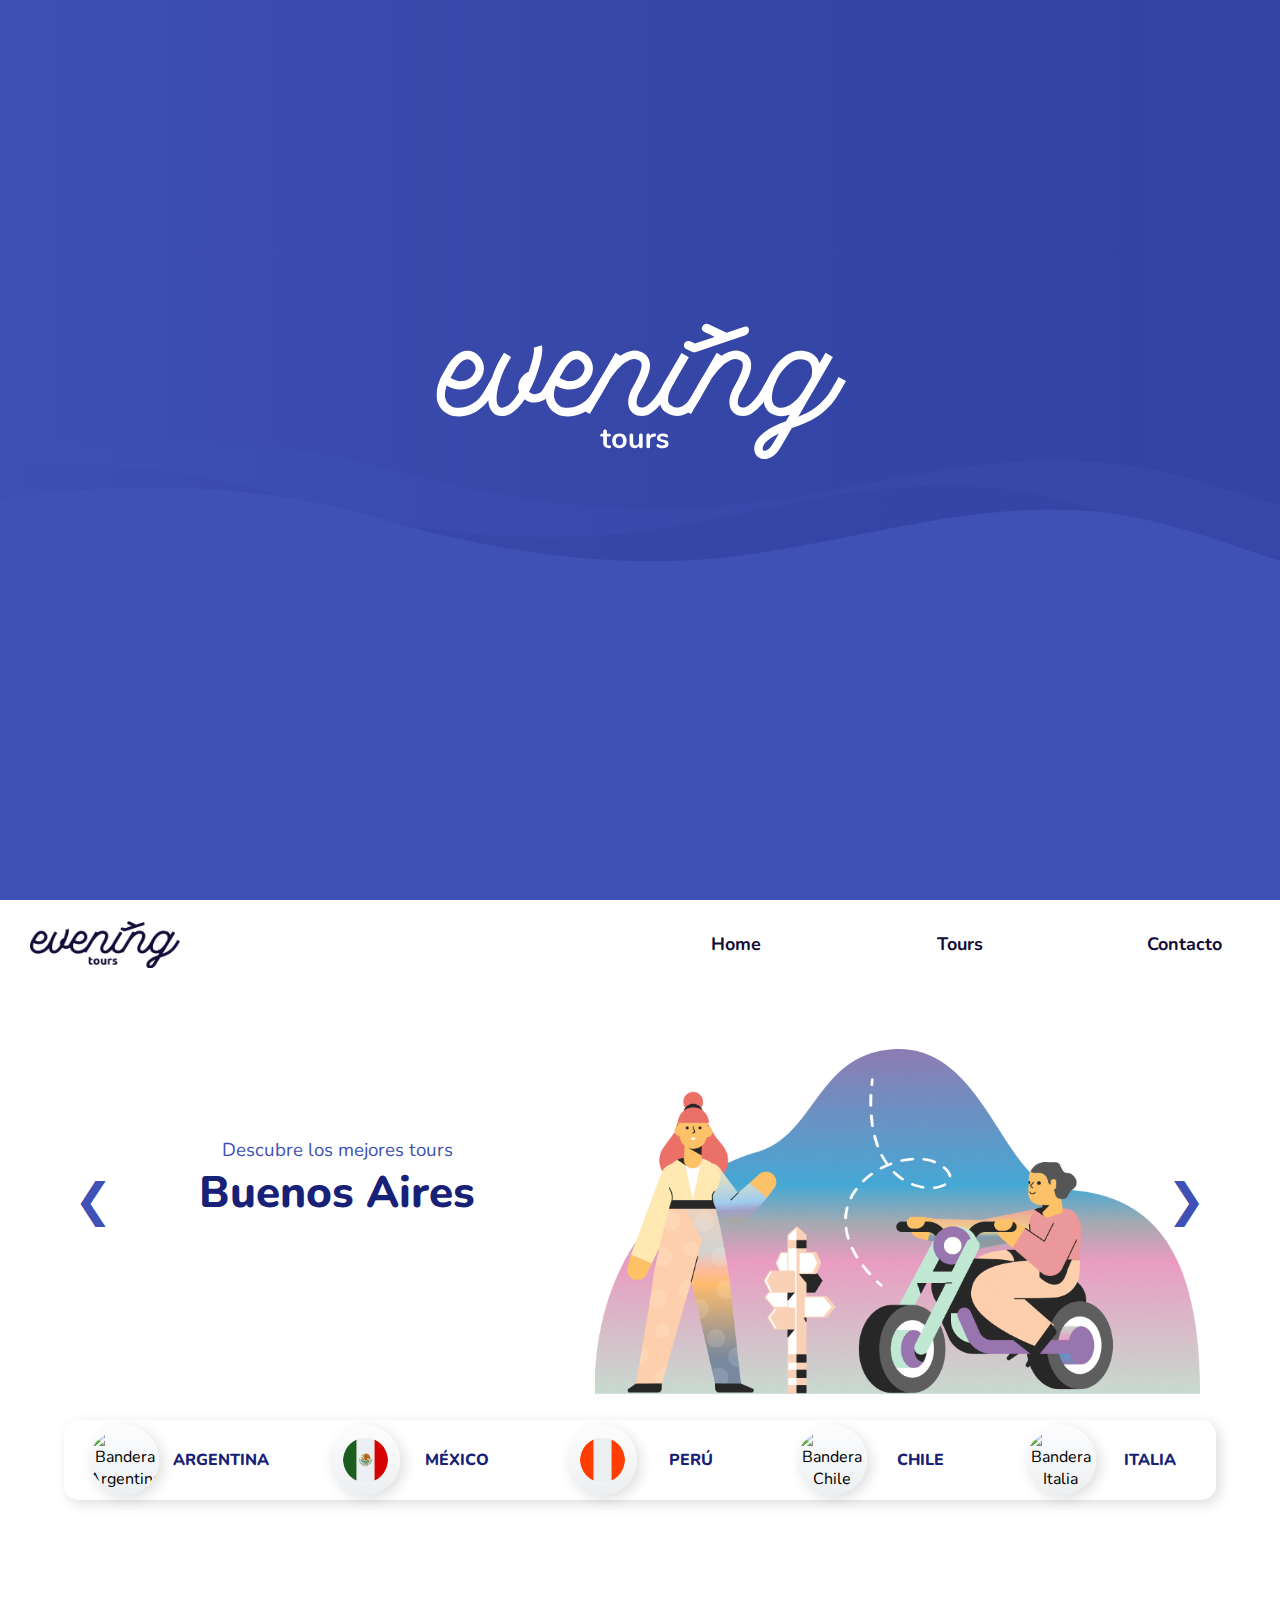
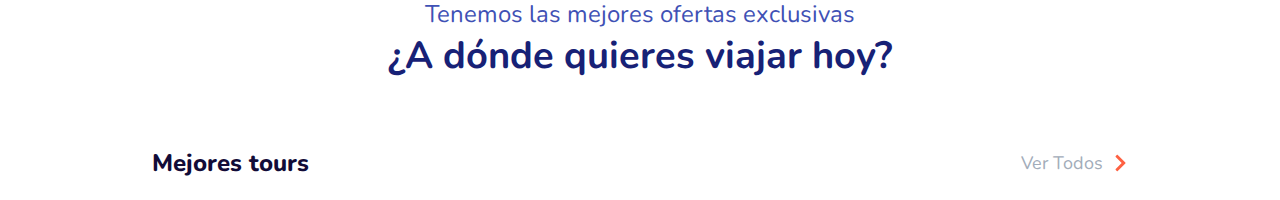
==== commit 12599d10: "Extrayendo los datos del tour seleccionado desde LocalStorage" ====
--- a/index.html
+++ b/index.html
@@ -16,8 +16,8 @@
     <title>Evening Tours - Onboarding</title>
 </head>
 
-<body class="bg">
-    <main id="intro">
+<body>
+    <main>
         <div class="intro-container-texto">
             <svg width="880" height="273" viewBox="0 0 880 273" fill="none" xmlns="http://www.w3.org/2000/svg">
                 <path
@@ -56,12 +56,12 @@
                     </clipPath>
                 </defs>
             </svg>
-            <button class="button-descubre"><a href="#inicio-web">DESCUBRE MÁS</a></button>
+
 
         </div>
     </main>
 
-    <div class="container" id="inicio-web">
+    <div class="container">
         <nav>
             <div class="navegacion-container fondo-blanco">
                 <div class="navegacion-responsive">
@@ -72,11 +72,11 @@
                             </a>
                         </div>
                         <div class="navegacion-hamburguesa">
-                            <a href="javascript:void(0);" id="toggle-menu">
-                                <img id="img-hamburguesa" src="/assets/icons/icon-menu.png" alt="Abrir menu" />
-                                <img id="img-cruz" src="/assets/icons/icon-close.png" alt="Cerrar menu" />
-                            </a>
-
+                          <a href="javascript:void(0);"  id="toggle-menu">
+                            <img id="img-hamburguesa" src="/assets/icons/icon-menu.png" alt="Abrir menu" />
+                            <img id="img-cruz" src="/assets/icons/icon-close.png" alt="Cerrar menu" />
+                          </a>
+                            
                         </div>
                     </div>
                     <div class="navegacion-desplegable" id="nav-desplegable">
@@ -173,14 +173,14 @@
             </div>
         </header>
         <div class="paises-container">
-            <div class="paises-wrapper ">
+            <div class="paises-wrapper fondo-blanco">
                 <div class="pais" id="tours-arg">
                     <div class="pais-bandera">
                         <div>
                             <img src="/assets/icons/arg2.png" alt="Bandera Argentina" />
                         </div>
                     </div>
-                    <div class="pais-nombre">
+                    <div class="pais-nombre" >
                         <p class="texto-corto">ARG</p>
                         <p class="texto-largo">ARGENTINA</p>
                     </div>
@@ -200,9 +200,9 @@
                     <div class="pais-bandera">
                         <div><img src="/assets/icons/per.png" alt="Bandera Peru" /></div>
                     </div>
-                    <div class="pais-nombre">
-                        <p class="texto-corto">PER</p>
-                        <p class="texto-largo">PERÚ</p>
+                    <div class="pais-nombre" >
+                      <p class="texto-corto">PER</p>
+                      <p class="texto-largo">PERÚ</p>
                     </div>
                 </div>
                 <div class="pais" id="tours-chi">
@@ -212,8 +212,8 @@
                         </div>
                     </div>
                     <div class="pais-nombre">
-                        <p class="texto-corto">CHI</p>
-                        <p class="texto-largo">CHILE</p>
+                      <p class="texto-corto">CHI</p>
+                      <p class="texto-largo">CHILE</p>
                     </div>
                 </div>
                 <div class="pais" id="tours-ita">
@@ -223,13 +223,13 @@
                         </div>
                     </div>
                     <div class="pais-nombre">
-                        <p class="texto-corto">ITA</p>
-                        <p class="texto-largo">ITALIA</p>
+                      <p class="texto-corto">ITA</p>
+                      <p class="texto-largo">ITALIA</p>
                     </div>
                 </div>
             </div>
         </div>
-        <div class="mejores-tours-header" id="id-tours-header">
+        <div class="mejores-tours-header"  id="id-tours-header">
             <h2>Tenemos las mejores ofertas exclusivas</h2>
             <h1>¿A dónde quieres viajar hoy?</h1>
         </div>
@@ -320,7 +320,7 @@
                 </div>
             </div>
         </section>
-        <section class="equipo-container" id="id-equipo">
+        <section class="equipo-container fondo-blanco" id="id-equipo">
             <div class="equipo-wrapper">
                 <div class="equipo-presentacion">
                     <h3>Nuestro equipo</h3>
@@ -328,7 +328,7 @@
                         <p>
                             Somos un equipo de diseñadores y desarrolladores Web Front End
                             que nos estamos embarcando en nuestro primer proyecto de trabajo en
-                            equipo en el mundo de la programación. A través del proyecto CMYK
+                            equipo en el mundo de la programación. A través del proyecto CMYK 
                             del discord de FrontEndCafé nos conocimos y trabajamos en esta página
                             web de Tours.
                         </p>
@@ -407,8 +407,7 @@
                                 Malamud
                             </h4>
                             <p>Front End Developer</p>
-                            <button><a href="https://www.linkedin.com/in/astrid-malamud-738ba971/"
-                                    target="_blank">CONTACTO</a> </button>
+                            <button><a href="https://www.linkedin.com/in/astrid-malamud-738ba971/" target="_blank">CONTACTO</a> </button>
                         </div>
                     </div>
                     <div style="width: 10%" class="fondo-blanco"></div>
@@ -426,9 +425,10 @@
     <script src="https://code.jquery.com/jquery-3.6.0.min.js"
         integrity="sha256-/xUj+3OJU5yExlq6GSYGSHk7tPXikynS7ogEvDej/m4=" crossorigin="anonymous"></script>
     <script src="./js/app.js"></script>
+    <script src="/js/details.js"></script>
     <script src="/js/header.js"></script>
     <script src="/js/nav.js"></script>
     <script src="/js/PaisApp.js"></script>
+    
 </body>
-
 </html>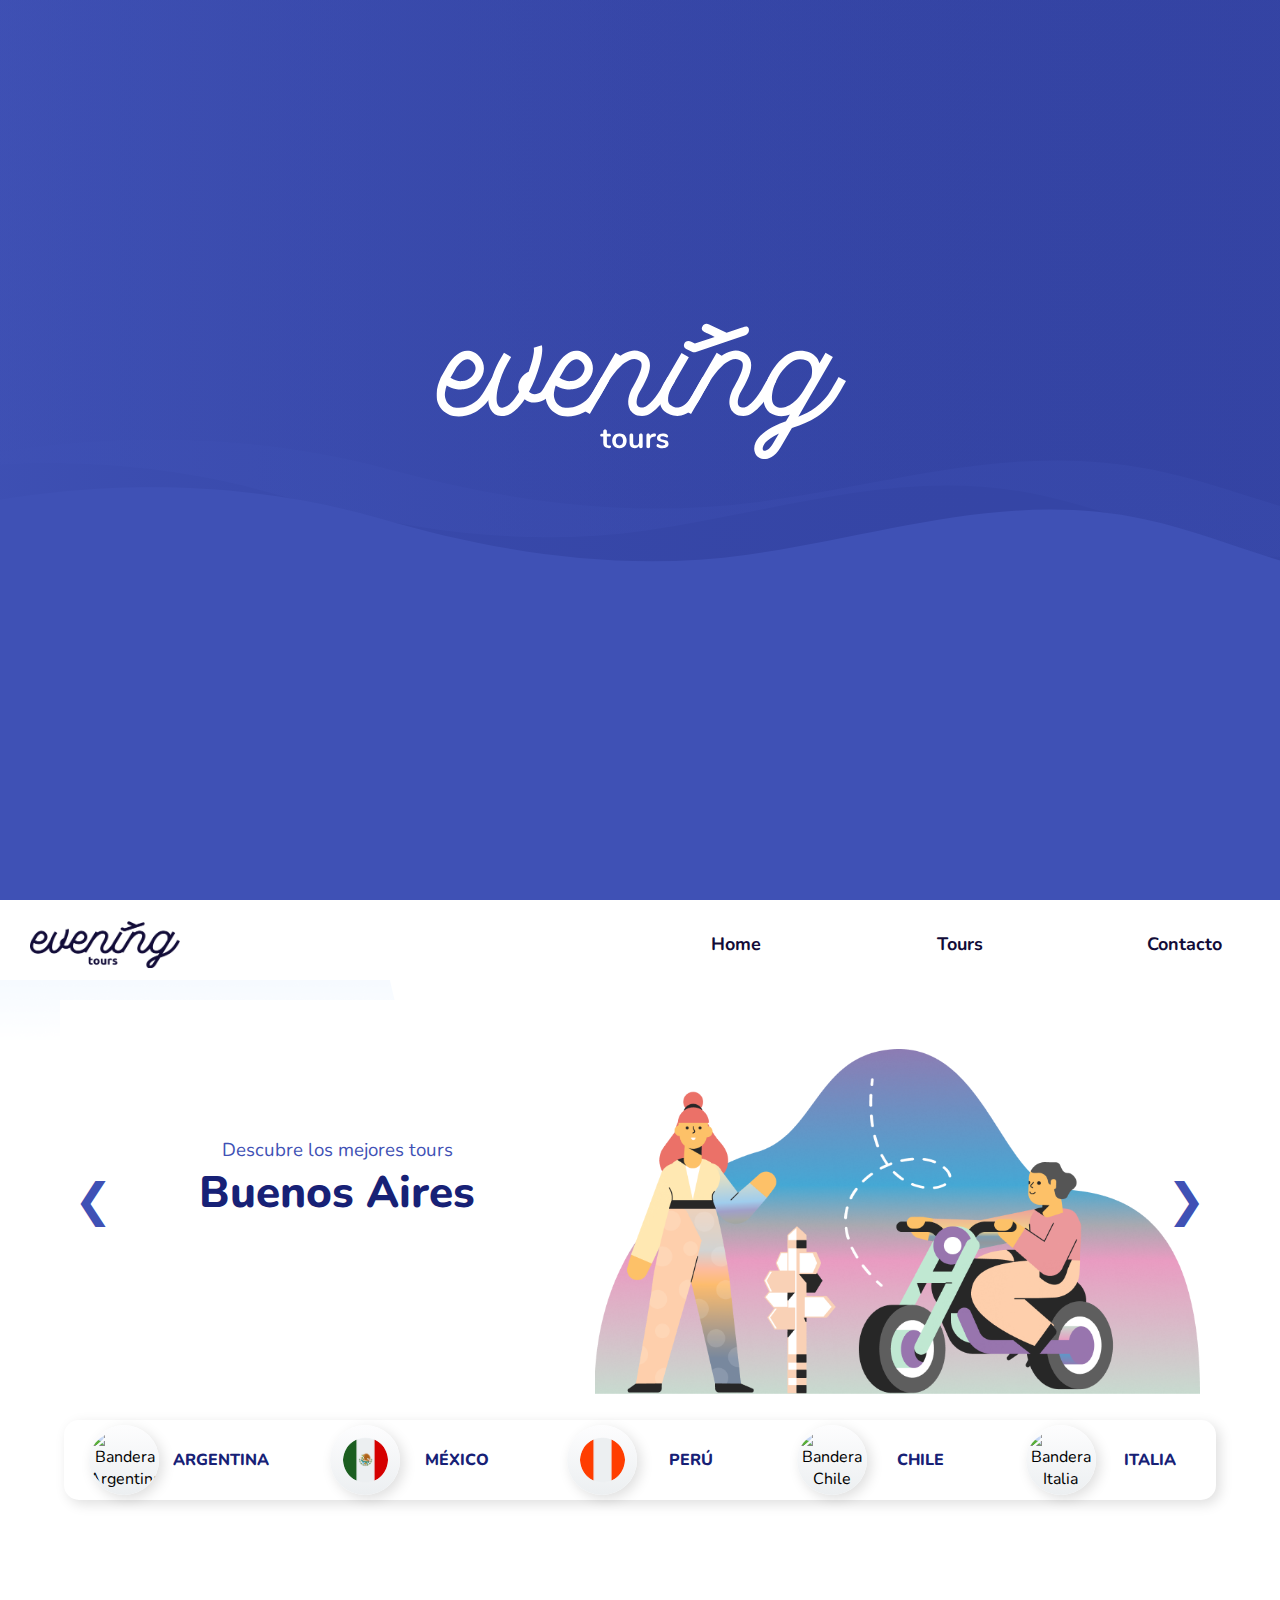
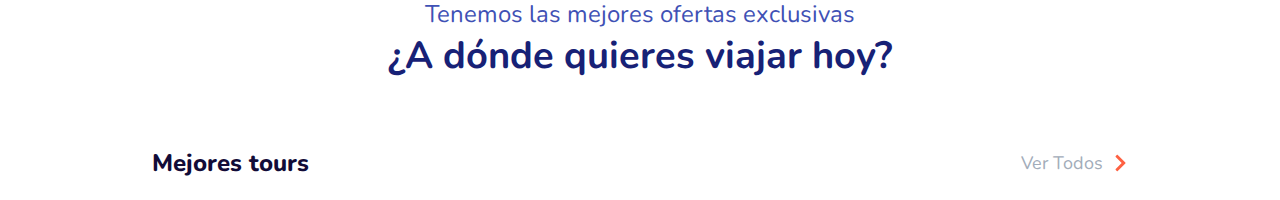
==== commit 80ff9fd9: "Merge pull request #54 from JoseIgnacioTapia/frontendcafe-dev" ====
--- a/index.html
+++ b/index.html
@@ -16,8 +16,8 @@
     <title>Evening Tours - Onboarding</title>
 </head>
 
-<body>
-    <main>
+<body class="bg">
+    <main id="intro">
         <div class="intro-container-texto">
             <svg width="880" height="273" viewBox="0 0 880 273" fill="none" xmlns="http://www.w3.org/2000/svg">
                 <path
@@ -56,12 +56,12 @@
                     </clipPath>
                 </defs>
             </svg>
-
+            <!--  <button class="button-descubre"><a href="#inicio-web">DESCUBRE MÁS</a></button> -->
 
         </div>
     </main>
 
-    <div class="container">
+    <div class="container" id="inicio-web">
         <nav>
             <div class="navegacion-container fondo-blanco">
                 <div class="navegacion-responsive">
@@ -72,11 +72,11 @@
                             </a>
                         </div>
                         <div class="navegacion-hamburguesa">
-                          <a href="javascript:void(0);"  id="toggle-menu">
-                            <img id="img-hamburguesa" src="/assets/icons/icon-menu.png" alt="Abrir menu" />
-                            <img id="img-cruz" src="/assets/icons/icon-close.png" alt="Cerrar menu" />
-                          </a>
-                            
+                            <a href="javascript:void(0);" id="toggle-menu">
+                                <img id="img-hamburguesa" src="/assets/icons/icon-menu.png" alt="Abrir menu" />
+                                <img id="img-cruz" src="/assets/icons/icon-close.png" alt="Cerrar menu" />
+                            </a>
+
                         </div>
                     </div>
                     <div class="navegacion-desplegable" id="nav-desplegable">
@@ -173,14 +173,14 @@
             </div>
         </header>
         <div class="paises-container">
-            <div class="paises-wrapper fondo-blanco">
+            <div class="paises-wrapper ">
                 <div class="pais" id="tours-arg">
                     <div class="pais-bandera">
                         <div>
                             <img src="/assets/icons/arg2.png" alt="Bandera Argentina" />
                         </div>
                     </div>
-                    <div class="pais-nombre" >
+                    <div class="pais-nombre">
                         <p class="texto-corto">ARG</p>
                         <p class="texto-largo">ARGENTINA</p>
                     </div>
@@ -200,9 +200,9 @@
                     <div class="pais-bandera">
                         <div><img src="/assets/icons/per.png" alt="Bandera Peru" /></div>
                     </div>
-                    <div class="pais-nombre" >
-                      <p class="texto-corto">PER</p>
-                      <p class="texto-largo">PERÚ</p>
+                    <div class="pais-nombre">
+                        <p class="texto-corto">PER</p>
+                        <p class="texto-largo">PERÚ</p>
                     </div>
                 </div>
                 <div class="pais" id="tours-chi">
@@ -212,8 +212,8 @@
                         </div>
                     </div>
                     <div class="pais-nombre">
-                      <p class="texto-corto">CHI</p>
-                      <p class="texto-largo">CHILE</p>
+                        <p class="texto-corto">CHI</p>
+                        <p class="texto-largo">CHILE</p>
                     </div>
                 </div>
                 <div class="pais" id="tours-ita">
@@ -223,13 +223,13 @@
                         </div>
                     </div>
                     <div class="pais-nombre">
-                      <p class="texto-corto">ITA</p>
-                      <p class="texto-largo">ITALIA</p>
+                        <p class="texto-corto">ITA</p>
+                        <p class="texto-largo">ITALIA</p>
                     </div>
                 </div>
             </div>
         </div>
-        <div class="mejores-tours-header"  id="id-tours-header">
+        <div class="mejores-tours-header" id="id-tours-header">
             <h2>Tenemos las mejores ofertas exclusivas</h2>
             <h1>¿A dónde quieres viajar hoy?</h1>
         </div>
@@ -320,7 +320,7 @@
                 </div>
             </div>
         </section>
-        <section class="equipo-container fondo-blanco" id="id-equipo">
+        <section class="equipo-container" id="id-equipo">
             <div class="equipo-wrapper">
                 <div class="equipo-presentacion">
                     <h3>Nuestro equipo</h3>
@@ -328,7 +328,7 @@
                         <p>
                             Somos un equipo de diseñadores y desarrolladores Web Front End
                             que nos estamos embarcando en nuestro primer proyecto de trabajo en
-                            equipo en el mundo de la programación. A través del proyecto CMYK 
+                            equipo en el mundo de la programación. A través del proyecto CMYK
                             del discord de FrontEndCafé nos conocimos y trabajamos en esta página
                             web de Tours.
                         </p>
@@ -407,7 +407,8 @@
                                 Malamud
                             </h4>
                             <p>Front End Developer</p>
-                            <button><a href="https://www.linkedin.com/in/astrid-malamud-738ba971/" target="_blank">CONTACTO</a> </button>
+                            <button><a href="https://www.linkedin.com/in/astrid-malamud-738ba971/"
+                                    target="_blank">CONTACTO</a> </button>
                         </div>
                     </div>
                     <div style="width: 10%" class="fondo-blanco"></div>
@@ -431,4 +432,5 @@
     <script src="/js/PaisApp.js"></script>
     
 </body>
+
 </html>--- a/styles/styles.css
+++ b/styles/styles.css
@@ -1,60 +1,60 @@
 /** @format */
 
 :root {
-    --main-font: "Nunito", sans-serif;
-    --active-button: #fe6142;
-    --secondary-button: #3f51b5;
-    --primary-text: #120c38;
-    --shadow: #fdfdfe;
-    --primary-background: #ffffff;
-    --secondary-background: #172176;
-    --link-color: #a2acb9;
-    --color-white: #fff;
-
-    --h1-font-size: 38px;
-    --h2-font-size: 32px;
-    --h3-font-size: 24px;
-    --h4-font-size: 24px;
-    --h6-font-size: 18px;
-    --subtitle-font-size: 24px;
-    --body-font-size: 18px;
-    --footer-font-size: 24px;
-    --buttons-text-font-size: 16px;
-    --categories-font-size: 18px;
-    --links-font-size: 18px;
-    --subtitle-body-font-size: 22px;
-
-    --h1-font-weight: 700;
-    --h2-font-weight: 800;
-    --h3-font-weight: 800;
-    --h4-font-weight: 700;
-    --h6-font-weight: 400;
-
-    --subtitle-font-weight: 400;
-    --body-regular-font-weight: 400;
-    --body-bold-font-weight: 700;
-    --footer-font-weight: 700;
-    --buttons-text-font-weight: 900;
-    --categories-font-weight: 800;
-    --links-font-weight: 700;
-
-    --border-shadow: 4px 4px 13px rgba(0, 0, 0, 0.13);
-    --border: 10px solid white;
-    --gradient: linear-gradient(180deg, #fdfdfe 0%, #eceff1 100%);
-    --border-card: 30px;
+  --main-font: 'Nunito', sans-serif;
+  --active-button: #fe6142;
+  --secondary-button: #3f51b5;
+  --primary-text: #120c38;
+  --shadow: #fdfdfe;
+  --primary-background: #ffffff;
+  --secondary-background: #172176;
+  --link-color: #a2acb9;
+  --color-white: #fff;
+
+  --h1-font-size: 38px;
+  --h2-font-size: 32px;
+  --h3-font-size: 24px;
+  --h4-font-size: 24px;
+  --h6-font-size: 18px;
+  --subtitle-font-size: 24px;
+  --body-font-size: 18px;
+  --footer-font-size: 24px;
+  --buttons-text-font-size: 16px;
+  --categories-font-size: 18px;
+  --links-font-size: 18px;
+  --subtitle-body-font-size: 22px;
+
+  --h1-font-weight: 700;
+  --h2-font-weight: 800;
+  --h3-font-weight: 800;
+  --h4-font-weight: 700;
+  --h6-font-weight: 400;
+
+  --subtitle-font-weight: 400;
+  --body-regular-font-weight: 400;
+  --body-bold-font-weight: 700;
+  --footer-font-weight: 700;
+  --buttons-text-font-weight: 900;
+  --categories-font-weight: 800;
+  --links-font-weight: 700;
+
+  --border-shadow: 4px 4px 13px rgba(0, 0, 0, 0.13);
+  --border: 10px solid white;
+  --gradient: linear-gradient(180deg, #fdfdfe 0%, #eceff1 100%);
+  --border-card: 30px;
 }
 
 /* General Styles */
 
 html {
-    box-sizing: border-box;
-    font-size: 16px;
+  box-sizing: border-box;
+  font-size: 16px;
 }
 
 *,
 *:before,
 *:after {
-    box-sizing: inherit;
+  box-sizing: inherit;
 }
 
 body,
@@ -68,10 +68,10 @@
 ol,
 ul,
 li {
-    margin: 0;
-    padding: 0;
-    font-weight: normal;
-    font-family: var(--main-font);
+  margin: 0;
+  padding: 0;
+  font-weight: normal;
+  font-family: var(--main-font);
 }
 
 .bg {
@@ -80,19 +80,19 @@
     height: 100%;
     scroll-behavior: smooth;
     /* Center and scale the image nicely */
-    background-position: 32% 85%;
+    background-position: -20px 32px;
     background-repeat: no-repeat;
-    background-size: cover;
+    background-attachment: fixed;
 }
 .fondo-blanco {
-    background-color: #fff;
+  background-color: white;
 }
 
 /* Mobile */
 
 h1 {
-    font-size: var(--h1-font-size);
-    font-weight: var(--h1-font-weight);
+  font-size: var(--h1-font-size);
+  font-weight: var(--h1-font-weight);
 }
 
 .container {
@@ -109,502 +109,556 @@
     padding: 60px 50px 30px 50px;
 }
 .mejores-tours-header h1 {
-    color: var(--secondary-background);
+  color: var(--secondary-background);
 }
 .mejores-tours {
-    max-width: 1025px;
-    margin: 0 auto;
+  max-width: 1025px;
+  margin: 0 auto;
 }
 
 .container-title {
-    margin: 2.5rem 0;
+  margin: 2.5rem 0;
 }
 
 .third-title {
-    color: var(--primary-text);
-    font-weight: var(--h3-font-weight);
-    font-size: var(--h3-font-size);
-    line-height: 22px;
-    margin-left: auto;
-    text-align: center;
+  color: var(--primary-text);
+  font-weight: var(--h3-font-weight);
+  font-size: var(--h3-font-size);
+  line-height: 22px;
+  margin-left: auto;
+  text-align: center;
 }
 
 .btn-text,
 .arrow-next {
-    display: none;
+  display: none;
 }
 
 .cards-section {
-    width: 100%;
-    margin: 0 auto;
+  width: 100%;
+  margin: 0 auto;
 }
 
 .tour-card {
-    height: 30vh;
-    margin: 0 1.5rem 3rem;
-    border-radius: var(--border-card);
-    border: #fff solid 10px;
-    box-shadow: var(--border-shadow);
-    transition: all 0.3s;
-    z-index: 1;
+  height: 30vh;
+  margin: 0 1.5rem 3rem;
+  border-radius: var(--border-card);
+  border: #fff solid 10px;
+  box-shadow: var(--border-shadow);
+  transition: all 0.3s;
+  z-index: 1;
 }
 
 div .tour-card-1 {
-    background: #333 url(../assets/tours/mex/03_mex.jpeg) no-repeat center;
+  background: #333 url(../assets/tours/mex/03_mex.jpeg) no-repeat center;
 }
 
 div .tour-card-2 {
-    background: #fff url(../assets/tours/arg/01_arg.jpeg) no-repeat center;
+  background: #fff url(../assets/tours/arg/01_arg.jpeg) no-repeat center;
 }
 
 div .tour-card-3 {
-    background: #fff url(../assets/tours/per/03_per.jpeg) no-repeat center;
+  background: #fff url(../assets/tours/per/03_per.jpeg) no-repeat center;
 }
 
 div .tour-card-4 {
-    background: #fff url(../assets/tours/arg/03_arg.jpeg) no-repeat center;
-
-    /* display: none; */
+  background: #fff url(../assets/tours/arg/03_arg.jpeg) no-repeat center;
+
+  /* display: none; */
 }
 
 div .tour-card-5 {
-    background: #fff url(../assets/tours/ita/01_ita.jpeg) no-repeat center;
-
-    /* display: none; */
+  background: #fff url(../assets/tours/ita/01_ita.jpeg) no-repeat center;
+
+  /* display: none; */
 }
 
 div .tour-card-6 {
-    background: #fff url(../assets/tours/chi/01_chi.jpg) no-repeat center;
-
-    /* display: none; */
+  background: #fff url(../assets/tours/chi/01_chi.jpg) no-repeat center;
+
+  /* display: none; */
 }
 
 div:is(.tour-card-1, .tour-card-2, .tour-card-3, .tour-card-4, .tour-card-5, .tour-card-6) {
-    position: relative;
-    background-size: cover;
-    /* max-width: 100%; */
-    overflow: hidden;
+  position: relative;
+  background-size: cover;
+  /* max-width: 100%; */
+  overflow: hidden;
 }
 
 div:is(.tour-card-1, .tour-card-2, .tour-card-3, .tour-card-4, .tour-card-5, .tour-card-6)::after {
-    content: "";
-    position: absolute;
-    top: 0;
-    left: 0;
-    width: 100%;
-    height: 100%;
-    background: rgba(0, 0, 0, 0.2);
-    z-index: -1;
+  content: '';
+  position: absolute;
+  top: 0;
+  left: 0;
+  width: 100%;
+  height: 100%;
+  background: rgba(0, 0, 0, 0.2);
+  z-index: -1;
 }
 
 .card-content {
-    height: 100%;
-    color: var(--color-white);
-    padding: 1rem;
-    display: flex;
-    flex-direction: column;
-    justify-content: space-between;
+  height: 100%;
+  color: var(--color-white);
+  padding: 1rem;
+  display: flex;
+  flex-direction: column;
+  justify-content: space-between;
 }
 
 .invisible {
-    display: none;
+  display: none;
 }
 
 /* Hover */
 .tour-card:hover {
-    transform: translateY(-1rem) scale(1);
-    cursor: pointer;
+  transform: translateY(-1rem) scale(1);
+  cursor: pointer;
 }
 
 .first-content {
-    align-self: flex-end;
-    text-align: center;
-    align-content: center;
-    background-color: var(--active-button);
-    padding: 0.5rem 1rem;
-    border-radius: 21px;
+  align-self: flex-end;
+  text-align: center;
+  align-content: center;
+  background-color: var(--active-button);
+  padding: 0.5rem 1rem;
+  border-radius: 21px;
 }
 
 .tour-price {
-    background: inherit;
-    font-weight: var(--h3-font-weight);
+  background: inherit;
+  font-weight: var(--h3-font-weight);
+  font-size: var(--body-font-size);
+  line-height: 25px;
+  letter-spacing: -0.015em;
+}
+
+.card-country {
+  font-weight: var(--h6-font-weight);
+  font-size: var(--h6-font-size);
+}
+
+.card-place {
+  font-size: var(--h3-font-size);
+  font-weight: var(--h3-font-weight);
+}
+
+h1 {
+  font-size: var(--h1-font-size);
+  font-weight: var(--h1-font-weight);
+}
+
+/* detalles de los tours */
+.descripcion-tour {
+  margin: 40px;
+  font: var(--primary-text);
+  color: rgb(48, 42, 81);
+}
+
+.informacion-tour {
+  margin-top: 20px;
+  display: grid;
+  grid-template-columns: 50% 50%;
+  grid-template-rows: 100px 100px;
+  gap: 1em;
+}
+
+.city-country {
+  font-size: var(--subtitle-body-font-size);
+}
+
+.city-name {
+  font-size: var(--h2-font-size);
+  font-weight: var(--h2-font-weight);
+}
+
+#sobre-el-tour {
+  font-size: var(--subtitle-body-font-size);
+  font-weight: var(--h4-font-weight);
+  margin: 5px 0 10px 0;
+}
+
+.subtitulo {
+  color: orangered;
+  font-weight: var(--h4-font-weight);
+  margin-bottom: 10px;
+}
+
+.description {
+  font-size: var(--body-font-size);
+  font-weight: var(--body-regular-font-weight);
+}
+/* fin de los detalles del tour */
+
+@media (min-width: 769px) {
+  .container-title {
+    margin: 2.5rem 0;
+    display: flex;
+    justify-content: space-between;
+    align-items: center;
+  }
+
+  .third-title {
+    margin-left: 1.5rem;
+  }
+
+  .btn-text:link,
+  .btn-text:visited {
+    margin-left: auto;
     font-size: var(--body-font-size);
-    line-height: 25px;
-    letter-spacing: -0.015em;
-}
-
-.card-country {
-    font-weight: var(--h6-font-weight);
-    font-size: var(--h6-font-size);
-}
-
-.card-place {
-    font-size: var(--h3-font-size);
-    font-weight: var(--h3-font-weight);
-}
-
-h1 {
-    font-size: var(--h1-font-size);
-    font-weight: var(--h1-font-weight);
-}
-
-@media (min-width: 769px) {
-    .container-title {
-        margin: 2.5rem 0;
-        display: flex;
-        justify-content: space-between;
-        align-items: center;
-    }
-
-    .third-title {
-        margin-left: 1.5rem;
-    }
-
-    .btn-text:link,
-    .btn-text:visited {
-        margin-left: auto;
-        font-size: var(--body-font-size);
-        color: var(--link-color);
-        display: inline-block;
-        text-decoration: none;
-        margin-right: 0.5rem;
-    }
-
-    .container-title a:hover ~ svg {
-        transform: translateX(3px);
-    }
-
-    .arrow-next {
-        display: inline-block;
-        margin-right: 1.5rem;
-        transition: all 0.2s;
-    }
+    color: var(--link-color);
+    display: inline-block;
+    text-decoration: none;
+    margin-right: 0.5rem;
+  }
+
+  .container-title a:hover ~ svg {
+    transform: translateX(3px);
+  }
+
+  .arrow-next {
+    display: inline-block;
+    margin-right: 1.5rem;
+    transition: all 0.2s;
+  }
 }
 
 @media (min-width: 1025px) {
-    div:is(.tour-card-4) {
-        display: block;
-    }
-
-    .cards-section {
-        display: grid;
-        grid-template-columns: repeat(3, 1fr);
-        justify-content: space-between;
-    }
+  div:is(.tour-card-4) {
+    display: block;
+  }
+
+  .cards-section {
+    display: grid;
+    grid-template-columns: repeat(3, 1fr);
+    justify-content: space-between;
+  }
 }
 
 /* Desktop */
 @media (min-width: 769px) and (max-width: 1136px) {
-    div:is(.tour-card-4, .tour-card-5, .tour-card-6) {
-        display: block;
-    }
-
-    .cards-section {
-        display: grid;
-        grid-template-columns: repeat(2, 1fr);
-        justify-content: space-between;
-    }
+  div:is(.tour-card-4, .tour-card-5, .tour-card-6) {
+    display: block;
+  }
+  .cards-section {
+    display: grid;
+    grid-template-columns: repeat(2, 1fr);
+    justify-content: space-between;
+  }
+  .mejores-tours-header {
+    padding: 0 20px;
+  }
+
 }
 
 @media (min-width: 1137px) {
-    div:is(.tour-card-4, .tour-card-5, .tour-card-6) {
-        display: block;
-    }
+  div:is(.tour-card-4, .tour-card-5, .tour-card-6) {
+    display: block;
+  }
 }
 
 /* Navegacion */
 
 .navegacion-container {
-    width: 100vw;
+  width: 100vw;
 }
 .navegacion-responsive {
-    position: relative;
+  position: relative;
 }
 .navegacion-fija {
-    display: flex;
-    width: 100vw;
-    height: 68px;
-    justify-content: space-between;
+  display: flex;
+  width: 100vw;
+  height: 68px;
+  justify-content: space-between;
 }
 
 .navegacion-logo {
-    height: 100%;
-    margin-left: 20px;
-    padding-left: 10px;
+  height: 100%;
+  margin-left: 20px;
+  padding-left: 10px;
 }
 
 .img-logo-oscuro {
-    width: 110.33px;
-    height: 43.41px;
-    position: relative;
-    top: 50%;
-    transform: translateY(-50%);
+  width: 110.33px;
+  height: 43.41px;
+  position: relative;
+  top: 50%;
+  transform: translateY(-50%);
 }
 
 .navegacion-hamburguesa {
-    height: 100%;
-    margin-right: 25px;
+  height: 100%;
+  margin-right: 25px;
 }
 
 .navegacion-hamburguesa img {
-    /* width: 24px; */
-    height: 18px;
-    position: relative;
-    top: 50%;
-    transform: translateY(-50%);
+  /* width: 24px; */
+  height: 18px;
+  position: relative;
+  top: 50%;
+  transform: translateY(-50%);
 }
 
 #img-cruz {
-    display: none;
+  display: none;
 }
 
 .navegacion-desplegable {
-    display: none;
-    width: 100%;
-    height: 300px;
-    position: absolute;
-    z-index: 2;
-    background-color: white;
+  display: none;
+  width: 100%;
+  height: 300px;
+  position: absolute;
+  z-index: 2;
+  background-color: white;
 }
 
 .navegacion-desplegable div {
-    height: 25%;
-    padding-left: 20px;
+  height: 25%;
+  padding-left: 20px;
 }
 
 .navegacion-desplegable div a {
-    position: relative;
-    top: 50%;
-    transform: translateY(-50%);
-    text-decoration: none;
-    font-style: normal;
-    font-size: var(--links-font-size);
-    font-weight: var(--links-font-weight);
-    color: var(--primary-text);
+  position: relative;
+  top: 50%;
+  transform: translateY(-50%);
+  text-decoration: none;
+  font-style: normal;
+  font-size: var(--links-font-size);
+  font-weight: var(--links-font-weight);
+  color: var(--primary-text);
 }
 
 .navegacion-desktop {
-    display: none;
-    width: 100vw;
-    height: 80px;
-    justify-content: space-between;
+  display: none;
+  width: 100vw;
+  height: 80px;
+  justify-content: space-between;
 }
 
 .navegacion-links {
-    height: 100%;
-    width: 50%;
-    display: flex;
-    justify-content: space-between;
+  height: 100%;
+  width: 50%;
+  display: flex;
+  justify-content: space-between;
 }
 
 .navegacion-links div {
-    display: inline-block;
-    height: 100%;
-    width: 30%;
-    text-align: center;
+  display: inline-block;
+  height: 100%;
+  width: 30%;
+  text-align: center;
 }
 
 .navegacion-links div a {
-    position: relative;
-    top: 40%;
-    transform: translateY(-50%);
-    text-decoration: none;
-    font-style: normal;
-    font-size: var(--links-font-size);
-    font-weight: var(--links-font-weight);
-    color: var(--primary-text);
+  position: relative;
+  top: 40%;
+  transform: translateY(-50%);
+  text-decoration: none;
+  font-style: normal;
+  font-size: var(--links-font-size);
+  font-weight: var(--links-font-weight);
+  color: var(--primary-text);
 }
 
 .navegacion-fondo-imagen {
-    background-image: url(/assets/tours/arg/01_arg.jpeg);
-    height: 614px;
-    background-size: cover;
+  background-image: url(/assets/tours/arg/01_arg.jpeg);
+  height: 614px;
+  background-size: cover;
 }
 
 /* CATEGORIAS POR PAISES */
 
 .paises-container {
-    width: 100vw;
+  width: 100vw;
 }
 
 .paises-wrapper {
-    box-shadow: 4px 4px 13px 0px #00000021;
-    border-radius: 15px;
-    display: flex;
-    margin: 0 5% 3% 5%;
-    justify-content: space-around;
-    padding-top: 3% 0;
+  box-shadow: 4px 4px 13px 0px #00000021;
+  border-radius: 15px;
+  display: flex;
+  margin: 0 5% 3% 5%;
+  justify-content: space-around;
+  padding-top: 3% 0;
 }
 
 .pais {
-    text-align: center;
-    padding: 5px 0;
-    cursor: pointer;
+  text-align: center;
+  padding: 5px 0;
+  cursor: pointer;
 }
 
 /* .pais-bandera {} */
 
 .pais-bandera div {
-    border-radius: 50%;
-    width: 50px;
-    height: 50px;
-    --border: 17px solid white;
-    text-align: center;
-    background: linear-gradient(180deg, #fdfdfe 0%, #eceff1 100%);
-    box-shadow: 4px 4px 13px rgba(0, 0, 0, 0.13);
+  border-radius: 50%;
+  width: 50px;
+  height: 50px;
+  --border: 17px solid white;
+  text-align: center;
+  background: linear-gradient(180deg, #fdfdfe 0%, #eceff1 100%);
+  box-shadow: 4px 4px 13px rgba(0, 0, 0, 0.13);
 }
 
 .pais-bandera div img {
-    width: 30px;
-    height: 30px;
-    border-radius: 50%;
-    position: relative;
-    top: 50%;
-    transform: translateY(-50%);
+  width: 30px;
+  height: 30px;
+  border-radius: 50%;
+  position: relative;
+  top: 50%;
+  transform: translateY(-50%);
 }
 
 .pais-nombre {
-    padding-top: 15%;
+  padding-top: 15%;
 }
 
 .pais-nombre p {
-    font-size: 14px;
-    font-family: Nunito;
-    font-style: normal;
-    font-weight: 800;
-    line-height: 22px;
-    text-align: center;
-    color: var(--secondary-background);
+  font-size: 14px;
+  font-family: Nunito;
+  font-style: normal;
+  font-weight: 800;
+  line-height: 22px;
+  text-align: center;
+  color: var(--secondary-background);
 }
 .texto-corto {
-    display: block;
+  display: block;
 }
 .texto-largo {
-    display: none;
+  display: none;
 }
 
 /* NUESTRO EQUIPO */
 
 .equipo-container {
-    width: 100vw;
+  width: 100vw;
 }
 
 .equipo-presentacion {
-    padding: 5% 0 15px 0;
+  padding: 5% 0 15px 0;
 }
 
 .equipo-presentacion h3 {
-    font-size: var(--h3-font-size);
-    color: var(--primary-text);
-    font-weight: var(--h3-font-weight);
-    text-align: center;
+  font-size: var(--h3-font-size);
+  color: var(--primary-text);
+  font-weight: var(--h3-font-weight);
+  text-align: center;
 }
 
 .equipo-presentacion div {
-    color: var(--primary-text);
-    font-size: var(--body-font-size);
-    line-height: 31px;
-    letter-spacing: -0.015em;
-    padding: 5% 10%;
-    text-align: justify;
+  color: var(--primary-text);
+  font-size: var(--body-font-size);
+  line-height: 31px;
+  letter-spacing: -0.015em;
+  padding: 5% 10%;
+  text-align: justify;
 }
 
 .equipo-tarjetas {
+
     padding: 0 0 5% 0;
     display: flex;
     overflow-x: scroll;
+
 }
 
 .tarjeta {
-    width: 300px;
-    margin: 0 10%;
-    text-align: center;
+  width: 300px;
+  margin: 0 10%;
+  text-align: center;
 }
 
 .tarjeta-img {
-    display: flex;
-    justify-content: center;
+  display: flex;
+  justify-content: center;
 }
 
 .tarjeta-img div {
-    border-radius: 50%;
-    width: 250px;
-    height: 250px;
-    background: linear-gradient(180deg, #fdfdfe 0%, #eceff1 100%);
-    margin-bottom: 30px;
-    --border-shadow: 4px 4px 13px rgba(0, 0, 0, 0.13);
-    --border: 17px solid white;
-    text-align: center;
+  border-radius: 50%;
+  width: 250px;
+  height: 250px;
+  background: linear-gradient(180deg, #fdfdfe 0%, #eceff1 100%);
+  margin-bottom: 30px;
+  --border-shadow: 4px 4px 13px rgba(0, 0, 0, 0.13);
+  --border: 17px solid white;
+  text-align: center;
 }
 
 .tarjeta-img div img {
-    width: 160px;
-    height: 160px;
-    border-radius: 50%;
-    position: relative;
-    top: 50%;
-    transform: translateY(-50%);
+  width: 160px;
+  height: 160px;
+  border-radius: 50%;
+  position: relative;
+  top: 50%;
+  transform: translateY(-50%);
 }
 
 .tarjeta-descripcion h4 {
-    font-size: var(--h4-font-size);
-    font-weight: var(--h4-font-weight);
-    color: var(--primary-text);
-    line-height: 39px;
-    margin: 20px 0;
+  font-size: var(--h4-font-size);
+  font-weight: var(--h4-font-weight);
+  color: var(--primary-text);
+  line-height: 39px;
+  margin: 20px 0;
 }
 
 .tarjeta-descripcion p {
-    color: var(--primary-text);
-    font-size: var(--body-font-size);
-    line-height: 25px;
-    margin: 10px 0;
+  color: var(--primary-text);
+  font-size: var(--body-font-size);
+  line-height: 25px;
+  margin: 10px 0;
 }
 
 .tarjeta-descripcion button {
-    font-family: var(--main-font);
-    background-color: var(--secondary-button);
-    font-size: var(--buttons-text-font-size);
-    font-weight: var(--buttons-text-font-weight);
-    width: 277px;
-    height: 55px;
-    border-radius: 37px;
-    border: none;
-    line-height: 22px;
-    color: #ffffff;
-    margin: 15px 0 20px 0;
-    text-decoration: none;
+  font-family: var(--main-font);
+  background-color: var(--secondary-button);
+  font-size: var(--buttons-text-font-size);
+  font-weight: var(--buttons-text-font-weight);
+  width: 277px;
+  height: 55px;
+  border-radius: 37px;
+  border: none;
+  line-height: 22px;
+  color: #ffffff;
+  margin: 15px 0 20px 0;
+  text-decoration: none;
 }
 .tarjeta-descripcion button a {
-    text-decoration: none;
-    color: #ffffff;
+  text-decoration: none;
+  color: #ffffff;
+}
+/*MODAL DE RESERVAS*/
+
+.modal-container {
+  display: none;
 }
 
 /* footer */
 
 footer {
-    background-image: url("../assets/foot.png");
-    width: 100%;
-    height: 500px;
-    background-position: center;
-    background-repeat: no-repeat;
-    background-size: cover;
-    overflow: hidden;
-    display: flex;
-    justify-content: center;
-    align-items: flex-end;
-    color: white;
+  background-image: url('../assets/footer.png');
+  width: 100%;
+  height: 550px;
+  background-position: center;
+  background-repeat: no-repeat;
+  background-size: cover;
+  overflow: hidden;
+  display: flex;
+  justify-content: center;
+  align-items: flex-end;
+  color: white;
+
 }
 .footer-container-logo {
-    width: 120px;
-    margin: 5px;
+  width: 120px;
+  margin: 5px;
 }
 .footer-container-fe {
-    width: 30px;
-    margin: 5px;
+  width: 30px;
+  margin: 5px;
 }
 
 .footer-container {
+
     width: 100%;
     margin-bottom: 10px;
     height: 150px;
@@ -612,10 +666,12 @@
     flex-flow: column;
     justify-content: space-around;
     align-items: center;
+
 }
 /* Tablet */
 
 @media (min-width: 769px) and (max-width: 1024px) {
+
     /*CATEGORIAS POR PAIS*/
     .pais-bandera div {
         width: 60px;
@@ -637,6 +693,16 @@
     }
     .mejores-tours-header {
         padding: 60px 50px 30px 50px;
+    }
+    .bg {
+        /* The image used */
+        background-image: url("/assets/fondo.png");
+        height: 100%;
+        scroll-behavior: smooth;
+        /* Center and scale the image nicely */
+        background-position: -20px 70px;
+        background-repeat: no-repeat;
+        background-attachment: fixed;
     }
 }
 
@@ -733,8 +799,8 @@
         height: 100%;
         scroll-behavior: smooth;
         /* Center and scale the image nicely */
-        background-position: center;
+        background-position: -20px 32px;
         background-repeat: no-repeat;
-        background-size: cover;
-    }
-}
+        background-attachment: fixed;
+    }
+}
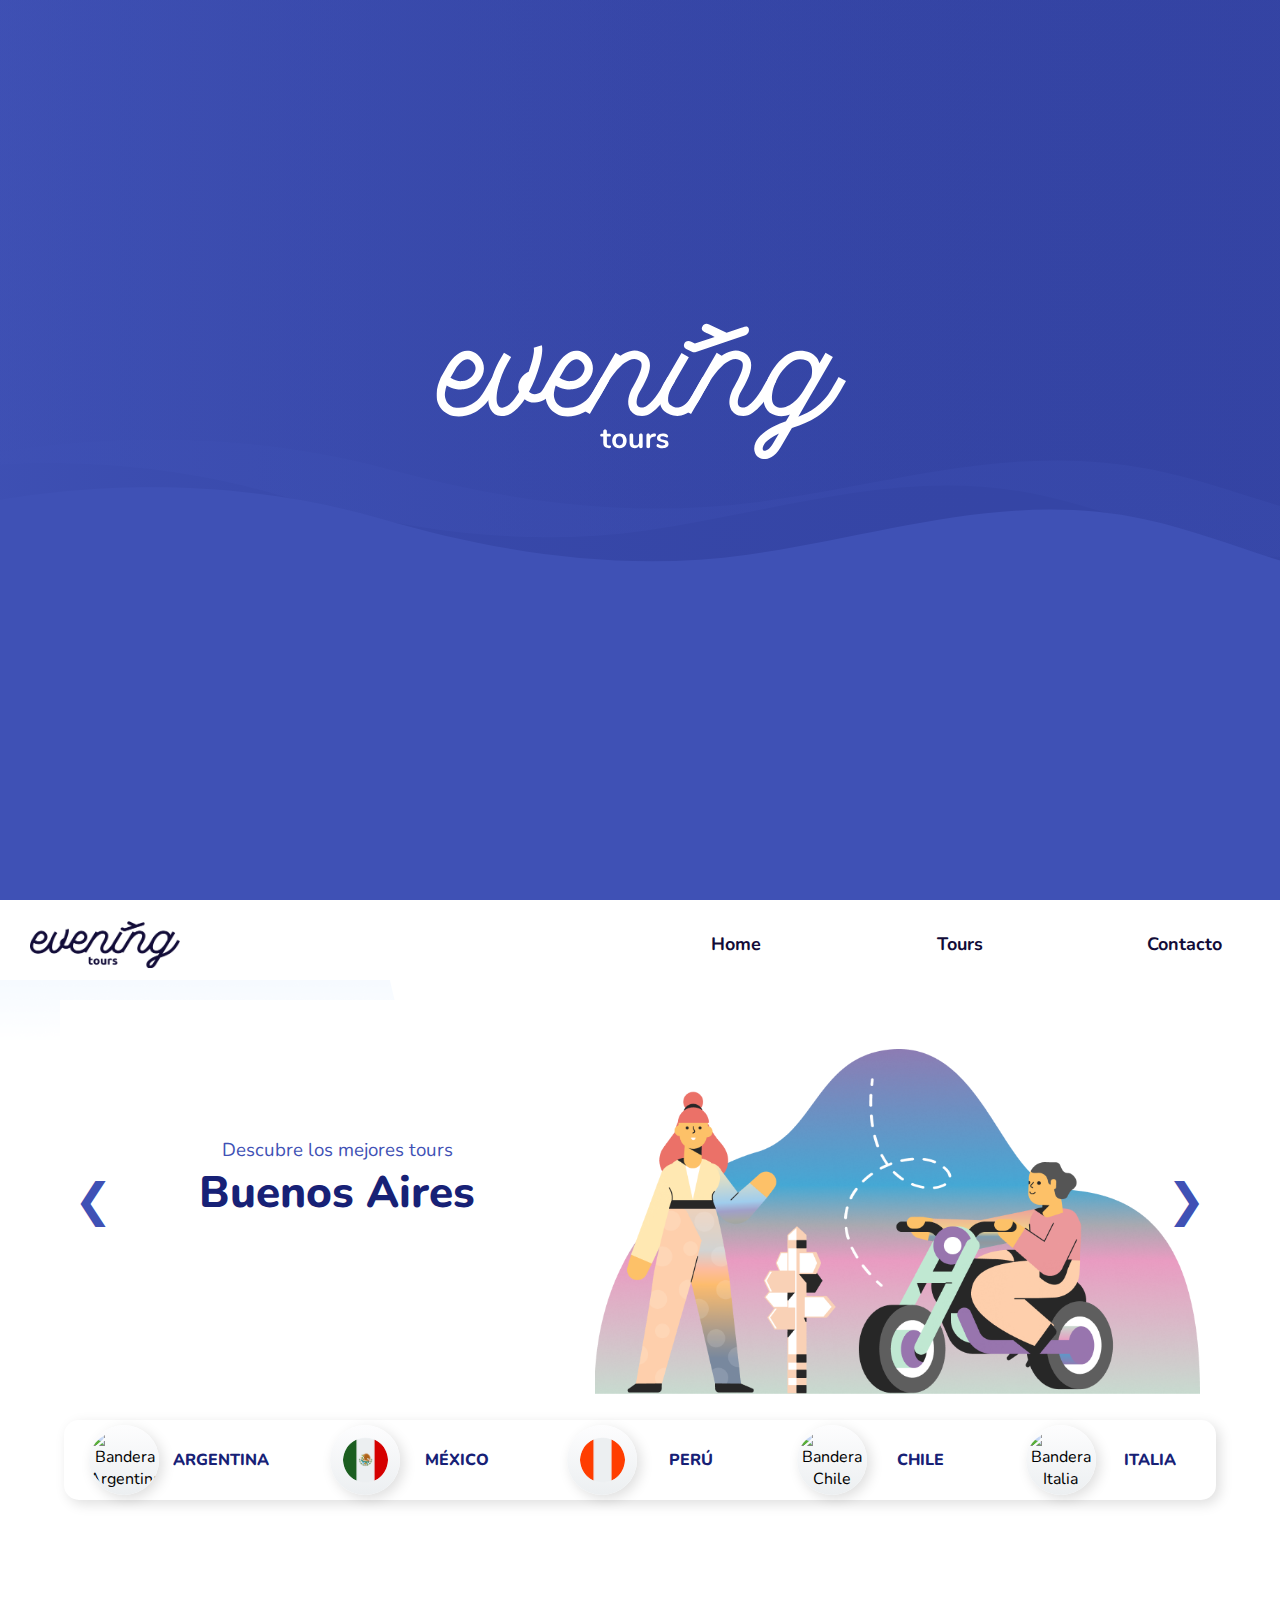
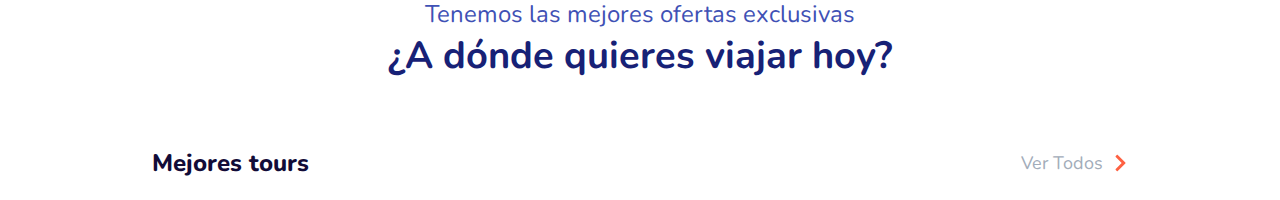
==== commit 29f0146d: "Merge pull request #58 from frontendcafe/lupis" ====
--- a/index.html
+++ b/index.html
@@ -13,7 +13,7 @@
     <link rel="stylesheet" href="./styles/intro.css" />
     <link rel="stylesheet" href="./styles/header.css" />
 
-    <title>Evening Tours - Onboarding</title>
+    <title>Evening Tours - CMYK 3</title>
 </head>
 
 <body class="bg">
@@ -430,7 +430,7 @@
     <script src="/js/header.js"></script>
     <script src="/js/nav.js"></script>
     <script src="/js/PaisApp.js"></script>
-    
+
 </body>
 
 </html>--- a/styles/styles.css
+++ b/styles/styles.css
@@ -1,60 +1,60 @@
 /** @format */
 
 :root {
-  --main-font: 'Nunito', sans-serif;
-  --active-button: #fe6142;
-  --secondary-button: #3f51b5;
-  --primary-text: #120c38;
-  --shadow: #fdfdfe;
-  --primary-background: #ffffff;
-  --secondary-background: #172176;
-  --link-color: #a2acb9;
-  --color-white: #fff;
-
-  --h1-font-size: 38px;
-  --h2-font-size: 32px;
-  --h3-font-size: 24px;
-  --h4-font-size: 24px;
-  --h6-font-size: 18px;
-  --subtitle-font-size: 24px;
-  --body-font-size: 18px;
-  --footer-font-size: 24px;
-  --buttons-text-font-size: 16px;
-  --categories-font-size: 18px;
-  --links-font-size: 18px;
-  --subtitle-body-font-size: 22px;
-
-  --h1-font-weight: 700;
-  --h2-font-weight: 800;
-  --h3-font-weight: 800;
-  --h4-font-weight: 700;
-  --h6-font-weight: 400;
-
-  --subtitle-font-weight: 400;
-  --body-regular-font-weight: 400;
-  --body-bold-font-weight: 700;
-  --footer-font-weight: 700;
-  --buttons-text-font-weight: 900;
-  --categories-font-weight: 800;
-  --links-font-weight: 700;
-
-  --border-shadow: 4px 4px 13px rgba(0, 0, 0, 0.13);
-  --border: 10px solid white;
-  --gradient: linear-gradient(180deg, #fdfdfe 0%, #eceff1 100%);
-  --border-card: 30px;
+    --main-font: "Nunito", sans-serif;
+    --active-button: #fe6142;
+    --secondary-button: #3f51b5;
+    --primary-text: #120c38;
+    --shadow: #fdfdfe;
+    --primary-background: #ffffff;
+    --secondary-background: #172176;
+    --link-color: #a2acb9;
+    --color-white: #fff;
+
+    --h1-font-size: 38px;
+    --h2-font-size: 32px;
+    --h3-font-size: 24px;
+    --h4-font-size: 24px;
+    --h6-font-size: 18px;
+    --subtitle-font-size: 24px;
+    --body-font-size: 18px;
+    --footer-font-size: 24px;
+    --buttons-text-font-size: 16px;
+    --categories-font-size: 18px;
+    --links-font-size: 18px;
+    --subtitle-body-font-size: 22px;
+
+    --h1-font-weight: 700;
+    --h2-font-weight: 800;
+    --h3-font-weight: 800;
+    --h4-font-weight: 700;
+    --h6-font-weight: 400;
+
+    --subtitle-font-weight: 400;
+    --body-regular-font-weight: 400;
+    --body-bold-font-weight: 700;
+    --footer-font-weight: 700;
+    --buttons-text-font-weight: 900;
+    --categories-font-weight: 800;
+    --links-font-weight: 700;
+
+    --border-shadow: 4px 4px 13px rgba(0, 0, 0, 0.13);
+    --border: 10px solid white;
+    --gradient: linear-gradient(180deg, #fdfdfe 0%, #eceff1 100%);
+    --border-card: 30px;
 }
 
 /* General Styles */
 
 html {
-  box-sizing: border-box;
-  font-size: 16px;
+    box-sizing: border-box;
+    font-size: 16px;
 }
 
 *,
 *:before,
 *:after {
-  box-sizing: inherit;
+    box-sizing: inherit;
 }
 
 body,
@@ -68,10 +68,10 @@
 ol,
 ul,
 li {
-  margin: 0;
-  padding: 0;
-  font-weight: normal;
-  font-family: var(--main-font);
+    margin: 0;
+    padding: 0;
+    font-weight: normal;
+    font-family: var(--main-font);
 }
 
 .bg {
@@ -85,14 +85,14 @@
     background-attachment: fixed;
 }
 .fondo-blanco {
-  background-color: white;
+    background-color: #fff;
 }
 
 /* Mobile */
 
 h1 {
-  font-size: var(--h1-font-size);
-  font-weight: var(--h1-font-weight);
+    font-size: var(--h1-font-size);
+    font-weight: var(--h1-font-weight);
 }
 
 .container {
@@ -109,556 +109,502 @@
     padding: 60px 50px 30px 50px;
 }
 .mejores-tours-header h1 {
-  color: var(--secondary-background);
+    color: var(--secondary-background);
 }
 .mejores-tours {
-  max-width: 1025px;
-  margin: 0 auto;
+    max-width: 1025px;
+    margin: 0 auto;
 }
 
 .container-title {
-  margin: 2.5rem 0;
+    margin: 2.5rem 0;
 }
 
 .third-title {
-  color: var(--primary-text);
-  font-weight: var(--h3-font-weight);
-  font-size: var(--h3-font-size);
-  line-height: 22px;
-  margin-left: auto;
-  text-align: center;
+    color: var(--primary-text);
+    font-weight: var(--h3-font-weight);
+    font-size: var(--h3-font-size);
+    line-height: 22px;
+    margin-left: auto;
+    text-align: center;
 }
 
 .btn-text,
 .arrow-next {
-  display: none;
+    display: none;
 }
 
 .cards-section {
-  width: 100%;
-  margin: 0 auto;
+    width: 100%;
+    margin: 0 auto;
 }
 
 .tour-card {
-  height: 30vh;
-  margin: 0 1.5rem 3rem;
-  border-radius: var(--border-card);
-  border: #fff solid 10px;
-  box-shadow: var(--border-shadow);
-  transition: all 0.3s;
-  z-index: 1;
+    height: 30vh;
+    margin: 0 1.5rem 3rem;
+    border-radius: var(--border-card);
+    border: #fff solid 10px;
+    box-shadow: var(--border-shadow);
+    transition: all 0.3s;
+    z-index: 1;
 }
 
 div .tour-card-1 {
-  background: #333 url(../assets/tours/mex/03_mex.jpeg) no-repeat center;
+    background: #333 url(../assets/tours/mex/03_mex.jpeg) no-repeat center;
 }
 
 div .tour-card-2 {
-  background: #fff url(../assets/tours/arg/01_arg.jpeg) no-repeat center;
+    background: #fff url(../assets/tours/arg/01_arg.jpeg) no-repeat center;
 }
 
 div .tour-card-3 {
-  background: #fff url(../assets/tours/per/03_per.jpeg) no-repeat center;
+    background: #fff url(../assets/tours/per/03_per.jpeg) no-repeat center;
 }
 
 div .tour-card-4 {
-  background: #fff url(../assets/tours/arg/03_arg.jpeg) no-repeat center;
-
-  /* display: none; */
+    background: #fff url(../assets/tours/arg/03_arg.jpeg) no-repeat center;
+
+    /* display: none; */
 }
 
 div .tour-card-5 {
-  background: #fff url(../assets/tours/ita/01_ita.jpeg) no-repeat center;
-
-  /* display: none; */
+    background: #fff url(../assets/tours/ita/01_ita.jpeg) no-repeat center;
+
+    /* display: none; */
 }
 
 div .tour-card-6 {
-  background: #fff url(../assets/tours/chi/01_chi.jpg) no-repeat center;
-
-  /* display: none; */
+    background: #fff url(../assets/tours/chi/01_chi.jpg) no-repeat center;
+
+    /* display: none; */
 }
 
 div:is(.tour-card-1, .tour-card-2, .tour-card-3, .tour-card-4, .tour-card-5, .tour-card-6) {
-  position: relative;
-  background-size: cover;
-  /* max-width: 100%; */
-  overflow: hidden;
+    position: relative;
+    background-size: cover;
+    /* max-width: 100%; */
+    overflow: hidden;
 }
 
 div:is(.tour-card-1, .tour-card-2, .tour-card-3, .tour-card-4, .tour-card-5, .tour-card-6)::after {
-  content: '';
-  position: absolute;
-  top: 0;
-  left: 0;
-  width: 100%;
-  height: 100%;
-  background: rgba(0, 0, 0, 0.2);
-  z-index: -1;
+    content: "";
+    position: absolute;
+    top: 0;
+    left: 0;
+    width: 100%;
+    height: 100%;
+    background: rgba(0, 0, 0, 0.2);
+    z-index: -1;
 }
 
 .card-content {
-  height: 100%;
-  color: var(--color-white);
-  padding: 1rem;
-  display: flex;
-  flex-direction: column;
-  justify-content: space-between;
+    height: 100%;
+    color: var(--color-white);
+    padding: 1rem;
+    display: flex;
+    flex-direction: column;
+    justify-content: space-between;
 }
 
 .invisible {
-  display: none;
+    display: none;
 }
 
 /* Hover */
 .tour-card:hover {
-  transform: translateY(-1rem) scale(1);
-  cursor: pointer;
+    transform: translateY(-1rem) scale(1);
+    cursor: pointer;
 }
 
 .first-content {
-  align-self: flex-end;
-  text-align: center;
-  align-content: center;
-  background-color: var(--active-button);
-  padding: 0.5rem 1rem;
-  border-radius: 21px;
+    align-self: flex-end;
+    text-align: center;
+    align-content: center;
+    background-color: var(--active-button);
+    padding: 0.5rem 1rem;
+    border-radius: 21px;
 }
 
 .tour-price {
-  background: inherit;
-  font-weight: var(--h3-font-weight);
-  font-size: var(--body-font-size);
-  line-height: 25px;
-  letter-spacing: -0.015em;
+    background: inherit;
+    font-weight: var(--h3-font-weight);
+    font-size: var(--body-font-size);
+    line-height: 25px;
+    letter-spacing: -0.015em;
 }
 
 .card-country {
-  font-weight: var(--h6-font-weight);
-  font-size: var(--h6-font-size);
+    font-weight: var(--h6-font-weight);
+    font-size: var(--h6-font-size);
 }
 
 .card-place {
-  font-size: var(--h3-font-size);
-  font-weight: var(--h3-font-weight);
+    font-size: var(--h3-font-size);
+    font-weight: var(--h3-font-weight);
 }
 
 h1 {
-  font-size: var(--h1-font-size);
-  font-weight: var(--h1-font-weight);
-}
-
-/* detalles de los tours */
-.descripcion-tour {
-  margin: 40px;
-  font: var(--primary-text);
-  color: rgb(48, 42, 81);
-}
-
-.informacion-tour {
-  margin-top: 20px;
-  display: grid;
-  grid-template-columns: 50% 50%;
-  grid-template-rows: 100px 100px;
-  gap: 1em;
-}
-
-.city-country {
-  font-size: var(--subtitle-body-font-size);
-}
-
-.city-name {
-  font-size: var(--h2-font-size);
-  font-weight: var(--h2-font-weight);
-}
-
-#sobre-el-tour {
-  font-size: var(--subtitle-body-font-size);
-  font-weight: var(--h4-font-weight);
-  margin: 5px 0 10px 0;
-}
-
-.subtitulo {
-  color: orangered;
-  font-weight: var(--h4-font-weight);
-  margin-bottom: 10px;
-}
-
-.description {
-  font-size: var(--body-font-size);
-  font-weight: var(--body-regular-font-weight);
-}
-/* fin de los detalles del tour */
+    font-size: var(--h1-font-size);
+    font-weight: var(--h1-font-weight);
+}
 
 @media (min-width: 769px) {
-  .container-title {
-    margin: 2.5rem 0;
-    display: flex;
-    justify-content: space-between;
-    align-items: center;
-  }
-
-  .third-title {
-    margin-left: 1.5rem;
-  }
-
-  .btn-text:link,
-  .btn-text:visited {
-    margin-left: auto;
-    font-size: var(--body-font-size);
-    color: var(--link-color);
-    display: inline-block;
-    text-decoration: none;
-    margin-right: 0.5rem;
-  }
-
-  .container-title a:hover ~ svg {
-    transform: translateX(3px);
-  }
-
-  .arrow-next {
-    display: inline-block;
-    margin-right: 1.5rem;
-    transition: all 0.2s;
-  }
+    .container-title {
+        margin: 2.5rem 0;
+        display: flex;
+        justify-content: space-between;
+        align-items: center;
+    }
+
+    .third-title {
+        margin-left: 1.5rem;
+    }
+
+    .btn-text:link,
+    .btn-text:visited {
+        margin-left: auto;
+        font-size: var(--body-font-size);
+        color: var(--link-color);
+        display: inline-block;
+        text-decoration: none;
+        margin-right: 0.5rem;
+    }
+
+    .container-title a:hover ~ svg {
+        transform: translateX(3px);
+    }
+
+    .arrow-next {
+        display: inline-block;
+        margin-right: 1.5rem;
+        transition: all 0.2s;
+    }
 }
 
 @media (min-width: 1025px) {
-  div:is(.tour-card-4) {
-    display: block;
-  }
-
-  .cards-section {
-    display: grid;
-    grid-template-columns: repeat(3, 1fr);
-    justify-content: space-between;
-  }
+    div:is(.tour-card-4) {
+        display: block;
+    }
+
+    .cards-section {
+        display: grid;
+        grid-template-columns: repeat(3, 1fr);
+        justify-content: space-between;
+    }
 }
 
 /* Desktop */
 @media (min-width: 769px) and (max-width: 1136px) {
-  div:is(.tour-card-4, .tour-card-5, .tour-card-6) {
+    div:is(.tour-card-4, .tour-card-5, .tour-card-6) {
+        display: block;
+    }
+
+    .cards-section {
+        display: grid;
+        grid-template-columns: repeat(2, 1fr);
+        justify-content: space-between;
+    }
+}
+
+@media (min-width: 1137px) {
+    div:is(.tour-card-4, .tour-card-5, .tour-card-6) {
+        display: block;
+    }
+}
+
+/* Navegacion */
+
+.navegacion-container {
+    width: 100vw;
+}
+.navegacion-responsive {
+    position: relative;
+}
+.navegacion-fija {
+    display: flex;
+    width: 100vw;
+    height: 68px;
+    justify-content: space-between;
+}
+
+.navegacion-logo {
+    height: 100%;
+    margin-left: 20px;
+    padding-left: 10px;
+}
+
+.img-logo-oscuro {
+    width: 110.33px;
+    height: 43.41px;
+    position: relative;
+    top: 50%;
+    transform: translateY(-50%);
+}
+
+.navegacion-hamburguesa {
+    height: 100%;
+    margin-right: 25px;
+}
+
+.navegacion-hamburguesa img {
+    /* width: 24px; */
+    height: 18px;
+    position: relative;
+    top: 50%;
+    transform: translateY(-50%);
+}
+
+#img-cruz {
+    display: none;
+}
+
+.navegacion-desplegable {
+    display: none;
+    width: 100%;
+    height: 300px;
+    position: absolute;
+    z-index: 2;
+    background-color: white;
+}
+
+.navegacion-desplegable div {
+    height: 25%;
+    padding-left: 20px;
+}
+
+.navegacion-desplegable div a {
+    position: relative;
+    top: 50%;
+    transform: translateY(-50%);
+    text-decoration: none;
+    font-style: normal;
+    font-size: var(--links-font-size);
+    font-weight: var(--links-font-weight);
+    color: var(--primary-text);
+}
+
+.navegacion-desktop {
+    display: none;
+    width: 100vw;
+    height: 80px;
+    justify-content: space-between;
+}
+
+.navegacion-links {
+    height: 100%;
+    width: 50%;
+    display: flex;
+    justify-content: space-between;
+}
+
+.navegacion-links div {
+    display: inline-block;
+    height: 100%;
+    width: 30%;
+    text-align: center;
+}
+
+.navegacion-links div a {
+    position: relative;
+    top: 40%;
+    transform: translateY(-50%);
+    text-decoration: none;
+    font-style: normal;
+    font-size: var(--links-font-size);
+    font-weight: var(--links-font-weight);
+    color: var(--primary-text);
+}
+
+.navegacion-fondo-imagen {
+    background-image: url(/assets/tours/arg/01_arg.jpeg);
+    height: 614px;
+    background-size: cover;
+}
+
+/* CATEGORIAS POR PAISES */
+
+.paises-container {
+    width: 100vw;
+}
+
+.paises-wrapper {
+    box-shadow: 4px 4px 13px 0px #00000021;
+    border-radius: 15px;
+    display: flex;
+    margin: 0 5% 3% 5%;
+    justify-content: space-around;
+    padding-top: 3% 0;
+}
+
+.pais {
+    text-align: center;
+    padding: 5px 0;
+    cursor: pointer;
+}
+
+/* .pais-bandera {} */
+
+.pais-bandera div {
+    border-radius: 50%;
+    width: 50px;
+    height: 50px;
+    --border: 17px solid white;
+    text-align: center;
+    background: linear-gradient(180deg, #fdfdfe 0%, #eceff1 100%);
+    box-shadow: 4px 4px 13px rgba(0, 0, 0, 0.13);
+}
+
+.pais-bandera div img {
+    width: 30px;
+    height: 30px;
+    border-radius: 50%;
+    position: relative;
+    top: 50%;
+    transform: translateY(-50%);
+}
+
+.pais-nombre {
+    padding-top: 15%;
+}
+
+.pais-nombre p {
+    font-size: 14px;
+    font-family: Nunito;
+    font-style: normal;
+    font-weight: 800;
+    line-height: 22px;
+    text-align: center;
+    color: var(--secondary-background);
+}
+.texto-corto {
     display: block;
-  }
-  .cards-section {
-    display: grid;
-    grid-template-columns: repeat(2, 1fr);
-    justify-content: space-between;
-  }
-  .mejores-tours-header {
-    padding: 0 20px;
-  }
-
-}
-
-@media (min-width: 1137px) {
-  div:is(.tour-card-4, .tour-card-5, .tour-card-6) {
-    display: block;
-  }
-}
-
-/* Navegacion */
-
-.navegacion-container {
-  width: 100vw;
-}
-.navegacion-responsive {
-  position: relative;
-}
-.navegacion-fija {
-  display: flex;
-  width: 100vw;
-  height: 68px;
-  justify-content: space-between;
-}
-
-.navegacion-logo {
-  height: 100%;
-  margin-left: 20px;
-  padding-left: 10px;
-}
-
-.img-logo-oscuro {
-  width: 110.33px;
-  height: 43.41px;
-  position: relative;
-  top: 50%;
-  transform: translateY(-50%);
-}
-
-.navegacion-hamburguesa {
-  height: 100%;
-  margin-right: 25px;
-}
-
-.navegacion-hamburguesa img {
-  /* width: 24px; */
-  height: 18px;
-  position: relative;
-  top: 50%;
-  transform: translateY(-50%);
-}
-
-#img-cruz {
-  display: none;
-}
-
-.navegacion-desplegable {
-  display: none;
-  width: 100%;
-  height: 300px;
-  position: absolute;
-  z-index: 2;
-  background-color: white;
-}
-
-.navegacion-desplegable div {
-  height: 25%;
-  padding-left: 20px;
-}
-
-.navegacion-desplegable div a {
-  position: relative;
-  top: 50%;
-  transform: translateY(-50%);
-  text-decoration: none;
-  font-style: normal;
-  font-size: var(--links-font-size);
-  font-weight: var(--links-font-weight);
-  color: var(--primary-text);
-}
-
-.navegacion-desktop {
-  display: none;
-  width: 100vw;
-  height: 80px;
-  justify-content: space-between;
-}
-
-.navegacion-links {
-  height: 100%;
-  width: 50%;
-  display: flex;
-  justify-content: space-between;
-}
-
-.navegacion-links div {
-  display: inline-block;
-  height: 100%;
-  width: 30%;
-  text-align: center;
-}
-
-.navegacion-links div a {
-  position: relative;
-  top: 40%;
-  transform: translateY(-50%);
-  text-decoration: none;
-  font-style: normal;
-  font-size: var(--links-font-size);
-  font-weight: var(--links-font-weight);
-  color: var(--primary-text);
-}
-
-.navegacion-fondo-imagen {
-  background-image: url(/assets/tours/arg/01_arg.jpeg);
-  height: 614px;
-  background-size: cover;
-}
-
-/* CATEGORIAS POR PAISES */
-
-.paises-container {
-  width: 100vw;
-}
-
-.paises-wrapper {
-  box-shadow: 4px 4px 13px 0px #00000021;
-  border-radius: 15px;
-  display: flex;
-  margin: 0 5% 3% 5%;
-  justify-content: space-around;
-  padding-top: 3% 0;
-}
-
-.pais {
-  text-align: center;
-  padding: 5px 0;
-  cursor: pointer;
-}
-
-/* .pais-bandera {} */
-
-.pais-bandera div {
-  border-radius: 50%;
-  width: 50px;
-  height: 50px;
-  --border: 17px solid white;
-  text-align: center;
-  background: linear-gradient(180deg, #fdfdfe 0%, #eceff1 100%);
-  box-shadow: 4px 4px 13px rgba(0, 0, 0, 0.13);
-}
-
-.pais-bandera div img {
-  width: 30px;
-  height: 30px;
-  border-radius: 50%;
-  position: relative;
-  top: 50%;
-  transform: translateY(-50%);
-}
-
-.pais-nombre {
-  padding-top: 15%;
-}
-
-.pais-nombre p {
-  font-size: 14px;
-  font-family: Nunito;
-  font-style: normal;
-  font-weight: 800;
-  line-height: 22px;
-  text-align: center;
-  color: var(--secondary-background);
-}
-.texto-corto {
-  display: block;
 }
 .texto-largo {
-  display: none;
+    display: none;
 }
 
 /* NUESTRO EQUIPO */
 
 .equipo-container {
-  width: 100vw;
+    width: 100vw;
 }
 
 .equipo-presentacion {
-  padding: 5% 0 15px 0;
+    padding: 5% 0 15px 0;
 }
 
 .equipo-presentacion h3 {
-  font-size: var(--h3-font-size);
-  color: var(--primary-text);
-  font-weight: var(--h3-font-weight);
-  text-align: center;
+    font-size: var(--h3-font-size);
+    color: var(--primary-text);
+    font-weight: var(--h3-font-weight);
+    text-align: center;
 }
 
 .equipo-presentacion div {
-  color: var(--primary-text);
-  font-size: var(--body-font-size);
-  line-height: 31px;
-  letter-spacing: -0.015em;
-  padding: 5% 10%;
-  text-align: justify;
+    color: var(--primary-text);
+    font-size: var(--body-font-size);
+    line-height: 31px;
+    letter-spacing: -0.015em;
+    padding: 5% 10%;
+    text-align: justify;
 }
 
 .equipo-tarjetas {
-
     padding: 0 0 5% 0;
     display: flex;
     overflow-x: scroll;
-
 }
 
 .tarjeta {
-  width: 300px;
-  margin: 0 10%;
-  text-align: center;
+    width: 300px;
+    margin: 0 10%;
+    text-align: center;
 }
 
 .tarjeta-img {
-  display: flex;
-  justify-content: center;
+    display: flex;
+    justify-content: center;
 }
 
 .tarjeta-img div {
-  border-radius: 50%;
-  width: 250px;
-  height: 250px;
-  background: linear-gradient(180deg, #fdfdfe 0%, #eceff1 100%);
-  margin-bottom: 30px;
-  --border-shadow: 4px 4px 13px rgba(0, 0, 0, 0.13);
-  --border: 17px solid white;
-  text-align: center;
+    border-radius: 50%;
+    width: 250px;
+    height: 250px;
+    background: linear-gradient(180deg, #fdfdfe 0%, #eceff1 100%);
+    margin-bottom: 30px;
+    --border-shadow: 4px 4px 13px rgba(0, 0, 0, 0.13);
+    --border: 17px solid white;
+    text-align: center;
 }
 
 .tarjeta-img div img {
-  width: 160px;
-  height: 160px;
-  border-radius: 50%;
-  position: relative;
-  top: 50%;
-  transform: translateY(-50%);
+    width: 160px;
+    height: 160px;
+    border-radius: 50%;
+    position: relative;
+    top: 50%;
+    transform: translateY(-50%);
 }
 
 .tarjeta-descripcion h4 {
-  font-size: var(--h4-font-size);
-  font-weight: var(--h4-font-weight);
-  color: var(--primary-text);
-  line-height: 39px;
-  margin: 20px 0;
+    font-size: var(--h4-font-size);
+    font-weight: var(--h4-font-weight);
+    color: var(--primary-text);
+    line-height: 39px;
+    margin: 20px 0;
 }
 
 .tarjeta-descripcion p {
-  color: var(--primary-text);
-  font-size: var(--body-font-size);
-  line-height: 25px;
-  margin: 10px 0;
+    color: var(--primary-text);
+    font-size: var(--body-font-size);
+    line-height: 25px;
+    margin: 10px 0;
 }
 
 .tarjeta-descripcion button {
-  font-family: var(--main-font);
-  background-color: var(--secondary-button);
-  font-size: var(--buttons-text-font-size);
-  font-weight: var(--buttons-text-font-weight);
-  width: 277px;
-  height: 55px;
-  border-radius: 37px;
-  border: none;
-  line-height: 22px;
-  color: #ffffff;
-  margin: 15px 0 20px 0;
-  text-decoration: none;
+    font-family: var(--main-font);
+    background-color: var(--secondary-button);
+    font-size: var(--buttons-text-font-size);
+    font-weight: var(--buttons-text-font-weight);
+    width: 277px;
+    height: 55px;
+    border-radius: 37px;
+    border: none;
+    line-height: 22px;
+    color: #ffffff;
+    margin: 15px 0 20px 0;
+    text-decoration: none;
 }
 .tarjeta-descripcion button a {
-  text-decoration: none;
-  color: #ffffff;
-}
-/*MODAL DE RESERVAS*/
-
-.modal-container {
-  display: none;
+    text-decoration: none;
+    color: #ffffff;
 }
 
 /* footer */
 
 footer {
-  background-image: url('../assets/footer.png');
-  width: 100%;
-  height: 550px;
-  background-position: center;
-  background-repeat: no-repeat;
-  background-size: cover;
-  overflow: hidden;
-  display: flex;
-  justify-content: center;
-  align-items: flex-end;
-  color: white;
-
+    background-image: url("../assets/foot.png");
+    width: 100%;
+    height: 500px;
+    background-position: center;
+    background-repeat: no-repeat;
+    background-size: cover;
+    overflow: hidden;
+    display: flex;
+    justify-content: center;
+    align-items: flex-end;
+    color: white;
 }
 .footer-container-logo {
-  width: 120px;
-  margin: 5px;
+    width: 120px;
+    margin: 5px;
 }
 .footer-container-fe {
-  width: 30px;
-  margin: 5px;
+    width: 30px;
+    margin: 5px;
 }
 
 .footer-container {
-
     width: 100%;
     margin-bottom: 10px;
     height: 150px;
@@ -666,12 +612,10 @@
     flex-flow: column;
     justify-content: space-around;
     align-items: center;
-
 }
 /* Tablet */
 
 @media (min-width: 769px) and (max-width: 1024px) {
-
     /*CATEGORIAS POR PAIS*/
     .pais-bandera div {
         width: 60px;
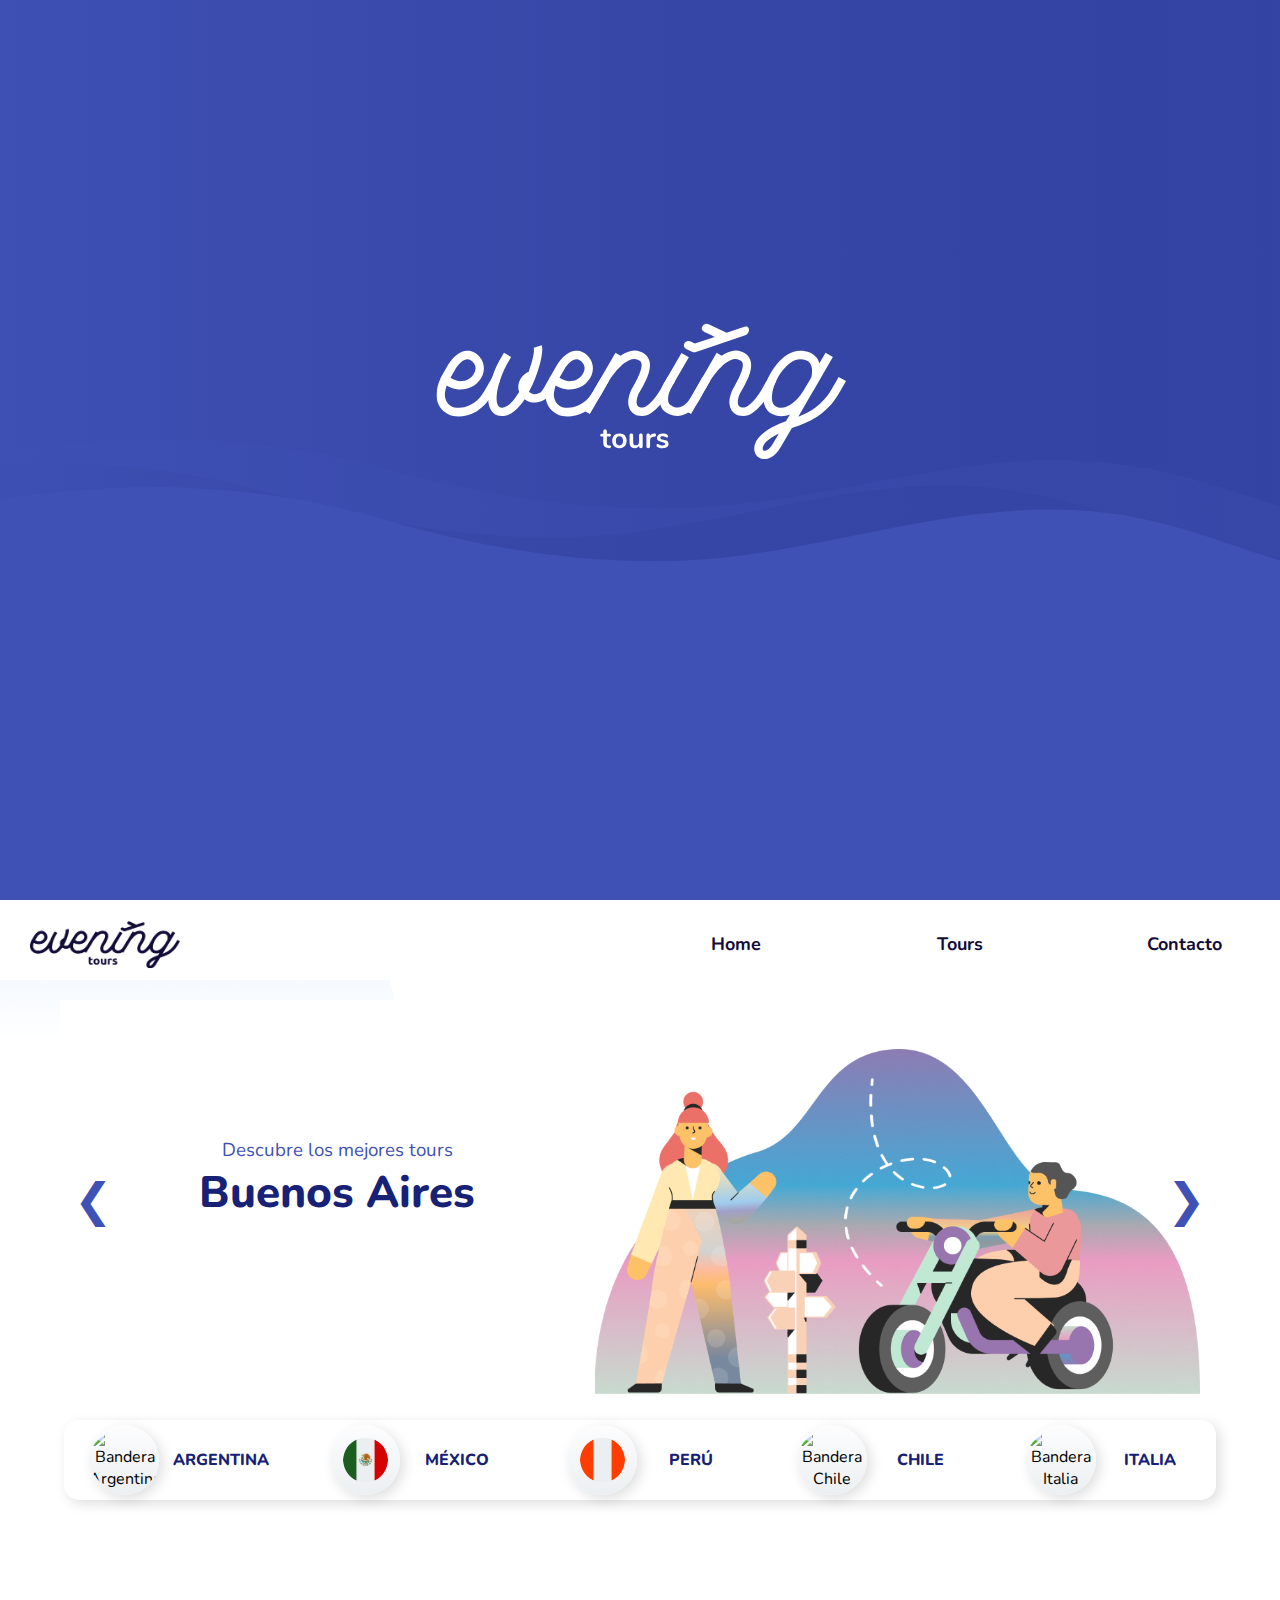
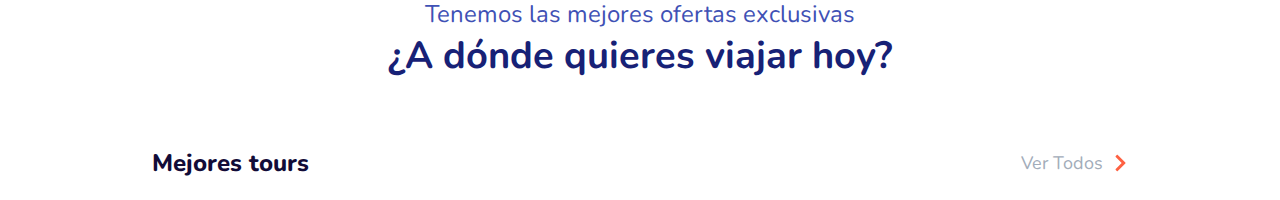
==== commit 03e8db1f: "fixes" ====
--- a/index.html
+++ b/index.html
@@ -252,72 +252,7 @@
                 </svg>
             </div>
             <div class="cards-section" id="cards-section">
-                <div class="tour-card tour-card-1">
-                    <div class="card-content">
-                        <div class="first-content">
-                            <span class="tour-price">$5000</span>
-                        </div>
-                        <div class="second-content">
-                            <h6 class="card-country">México</h6>
-                            <h3 class="card-place">Teotihuacán</h3>
-                        </div>
-                    </div>
-                </div>
-                <div class="tour-card tour-card-2">
-                    <div class="card-content">
-                        <div class="first-content">
-                            <span class="tour-price">$5000</span>
-                        </div>
-                        <div class="second-content">
-                            <h6 class="card-country">Argentina</h6>
-                            <h3 class="card-place">El Chatén</h3>
-                        </div>
-                    </div>
-                </div>
-                <div class="tour-card tour-card-3">
-                    <div class="card-content">
-                        <div class="first-content">
-                            <span class="tour-price">$5000</span>
-                        </div>
-                        <div class="second-content">
-                            <h6 class="card-country">Perú</h6>
-                            <h3 class="card-place">Machu Pichu</h3>
-                        </div>
-                    </div>
-                </div>
-                <div class="tour-card tour-card-4">
-                    <div class="card-content">
-                        <div class="first-content">
-                            <span class="tour-price">$5000</span>
-                        </div>
-                        <div class="second-content">
-                            <h6 class="card-country">Argentina</h6>
-                            <h3 class="card-place">Buenos Aires</h3>
-                        </div>
-                    </div>
-                </div>
-                <div class="tour-card tour-card-5">
-                    <div class="card-content">
-                        <div class="first-content">
-                            <span class="tour-price">$5000</span>
-                        </div>
-                        <div class="second-content">
-                            <h6 class="card-country">Italia</h6>
-                            <h3 class="card-place">Roma</h3>
-                        </div>
-                    </div>
-                </div>
-                <div class="tour-card tour-card-6">
-                    <div class="card-content">
-                        <div class="first-content">
-                            <span class="tour-price">$5000</span>
-                        </div>
-                        <div class="second-content">
-                            <h6 class="card-country">Chile</h6>
-                            <h3 class="card-place">Santiago</h3>
-                        </div>
-                    </div>
-                </div>
+
             </div>
         </section>
         <section class="equipo-container" id="id-equipo">
@@ -426,11 +361,10 @@
     <script src="https://code.jquery.com/jquery-3.6.0.min.js"
         integrity="sha256-/xUj+3OJU5yExlq6GSYGSHk7tPXikynS7ogEvDej/m4=" crossorigin="anonymous"></script>
     <script src="./js/app.js"></script>
-    <script src="/js/details.js"></script>
-    <script src="/js/header.js"></script>
-    <script src="/js/nav.js"></script>
-    <script src="/js/PaisApp.js"></script>
-
+    <script src="./js/details.js"></script>
+    <script src="./js/header.js"></script>
+    <script src="./js/nav.js"></script>
+    <script src="./js/PaisApp.js"></script>
 </body>
 
 </html>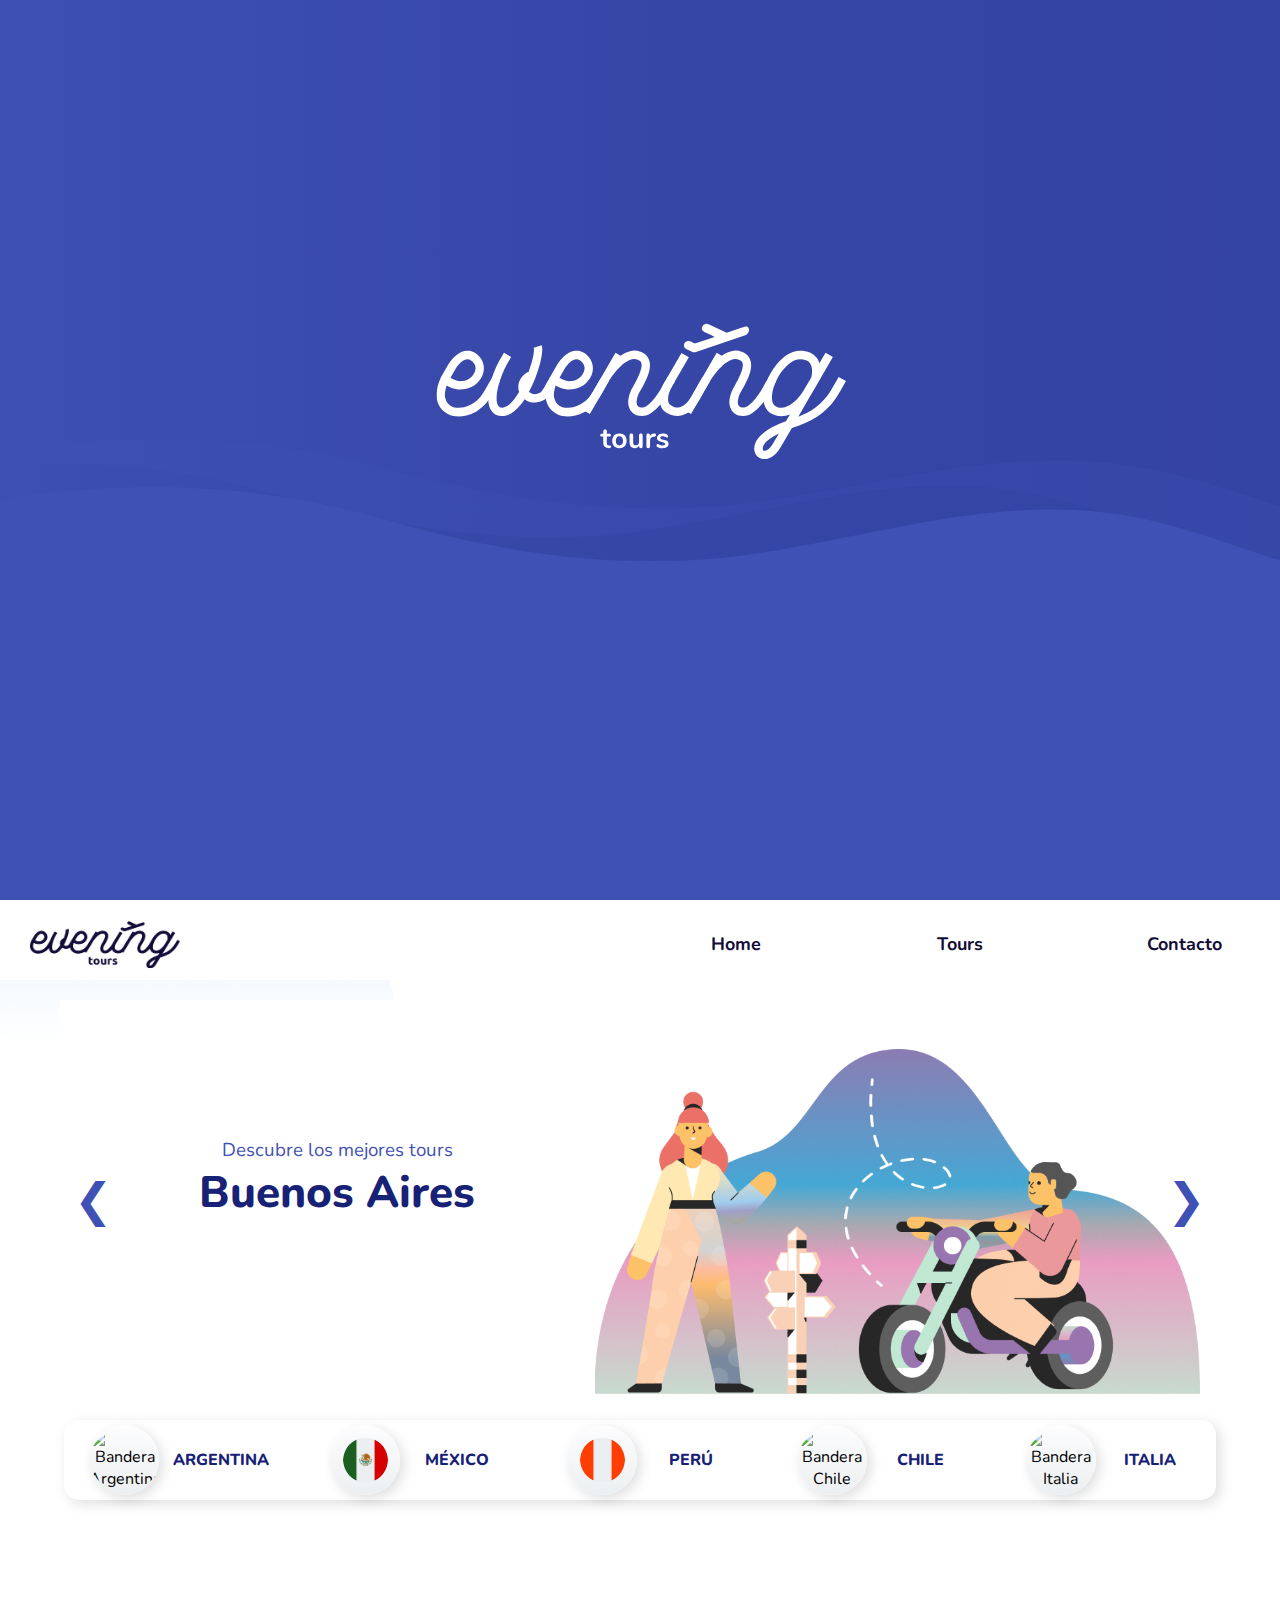
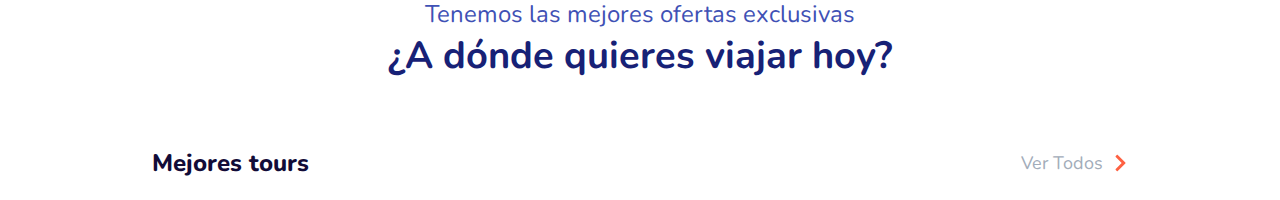
==== commit 0a577971: "Fix Reserva, Todos los Tours e index" ====
--- a/index.html
+++ b/index.html
@@ -273,66 +273,6 @@
                     <div class="tarjeta">
                         <div class="tarjeta-img">
                             <div>
-                                <img src="/assets/imgs/Pablo.jpg" alt="PabloJulianVittar" />
-                            </div>
-                        </div>
-                        <div class="tarjeta-descripcion">
-                            <h4>
-                                Pablo Julian <br />
-                                Vittar
-                            </h4>
-                            <p>Front End Developer</p>
-                            <button><a href="https://github.com/vitpab1" target="_blank">CONTACTO</a> </button>
-                        </div>
-                    </div>
-                    <div class="tarjeta">
-                        <div class="tarjeta-img">
-                            <div>
-                                <img src="/assets/imgs/Lupis.jpg" alt="LupisAr" />
-                            </div>
-                        </div>
-                        <div class="tarjeta-descripcion">
-                            <h4>
-                                Lupis <br />
-                                Ar
-                            </h4>
-                            <p>UI Designer</p>
-                            <button><a href="https://twitter.com/lupsteeler" target="_blank">CONTACTO</a> </button>
-                        </div>
-                    </div>
-                    <div class="tarjeta">
-                        <div class="tarjeta-img">
-                            <div>
-                                <img src="/assets/imgs/Jose.jpg" alt="JoseIgnacioTapia" />
-                            </div>
-                        </div>
-                        <div class="tarjeta-descripcion">
-                            <h4>
-                                José Ignacio <br />
-                                Tapia
-                            </h4>
-                            <p>Front End Developer</p>
-                            <button><a href="https://joseignaciotapia.github.io/" target="_blank">CONTACTO</a> </button>
-                        </div>
-                    </div>
-                    <div class="tarjeta">
-                        <div class="tarjeta-img">
-                            <div>
-                                <img src="/assets/imgs/Enrique.jpg" alt="EnriquePalominoCastello" />
-                            </div>
-                        </div>
-                        <div class="tarjeta-descripcion">
-                            <h4>
-                                Enrique <br />
-                                Palomino Castello
-                            </h4>
-                            <p>Front End Developer</p>
-                            <button><a href="https://github.com/enri4gios" target="_blank">CONTACTO</a> </button>
-                        </div>
-                    </div>
-                    <div class="tarjeta">
-                        <div class="tarjeta-img">
-                            <div>
                                 <img src="/assets/imgs/astrid.jpeg" alt="AstridMalamud" />
                             </div>
                         </div>
@@ -346,6 +286,75 @@
                                     target="_blank">CONTACTO</a> </button>
                         </div>
                     </div>
+
+                    <div class="tarjeta">
+                        <div class="tarjeta-img">
+                            <div>
+                                <img src="/assets/imgs/Lupis.jpg" alt="LupisAr" />
+                            </div>
+                        </div>
+                        <div class="tarjeta-descripcion">
+                            <h4>
+                                Lupis <br />
+                                Ar
+                            </h4>
+                            <p>UI Designer</p>
+                            <button><a href="https://twitter.com/lupsteeler" target="_blank">CONTACTO</a> </button>
+                        </div>
+                    </div>
+                    <div class="tarjeta">
+                        <div class="tarjeta-img">
+                            <div>
+                                <img src="/assets/imgs/Jose.jpg" alt="JoseIgnacioTapia" />
+                            </div>
+                        </div>
+                        <div class="tarjeta-descripcion">
+                            <h4>
+                                José Ignacio <br />
+                                Tapia
+                            </h4>
+                            <p>Front End Developer</p>
+                            <button><a href="https://joseignaciotapia.github.io/" target="_blank">CONTACTO</a> </button>
+                        </div>
+                    </div>
+                    <div class="tarjeta">
+                        <div class="tarjeta-img">
+                            <div>
+                                <img src="/assets/imgs/Enrique.jpg" alt="EnriquePalominoCastello" />
+                            </div>
+                        </div>
+                        <div class="tarjeta-descripcion">
+                            <h4>
+                                Enrique <br />
+                                Palomino Castello
+                            </h4>
+                            <p>Front End Developer</p>
+                            <button><a href="https://github.com/enri4gios" target="_blank">CONTACTO</a> </button>
+                        </div>
+                    </div>
+                    <div class="tarjeta">
+                        <div class="tarjeta-img">
+                            <div>
+                                <img src="/assets/imgs/Pablo.jpg" alt="PabloJulianVittar" />
+                            </div>
+                        </div>
+                        <div class="tarjeta-descripcion">
+                            <h4>
+                                Pablo Julian <br />
+                                Vittar
+                            </h4>
+                            <p>Front End Developer</p>
+                            <button><a href="https://github.com/vitpab1" target="_blank">CONTACTO</a> </button>
+                        </div>
+                    </div>
+                    <div class="input-date-calendar" style="display: none;"></div>
+                    <div class="input-date-calendar1" style=" display: none;"></div>
+                    <div class="adultos-input" style=" display: none;"></div>
+                    <div class="infantes-input" style=" display: none;"></div>
+                    <div class="argentina" style=" display: none;"></div>
+                    <div class="buenos-aires" style=" display: none;"></div>
+                    <div class="city-name" style=" display: none;"></div>
+                    <div class="city-country" style=" display: none;"></div>
                     <div style="width: 10%" class="fondo-blanco"></div>
                 </div>
             </div>
